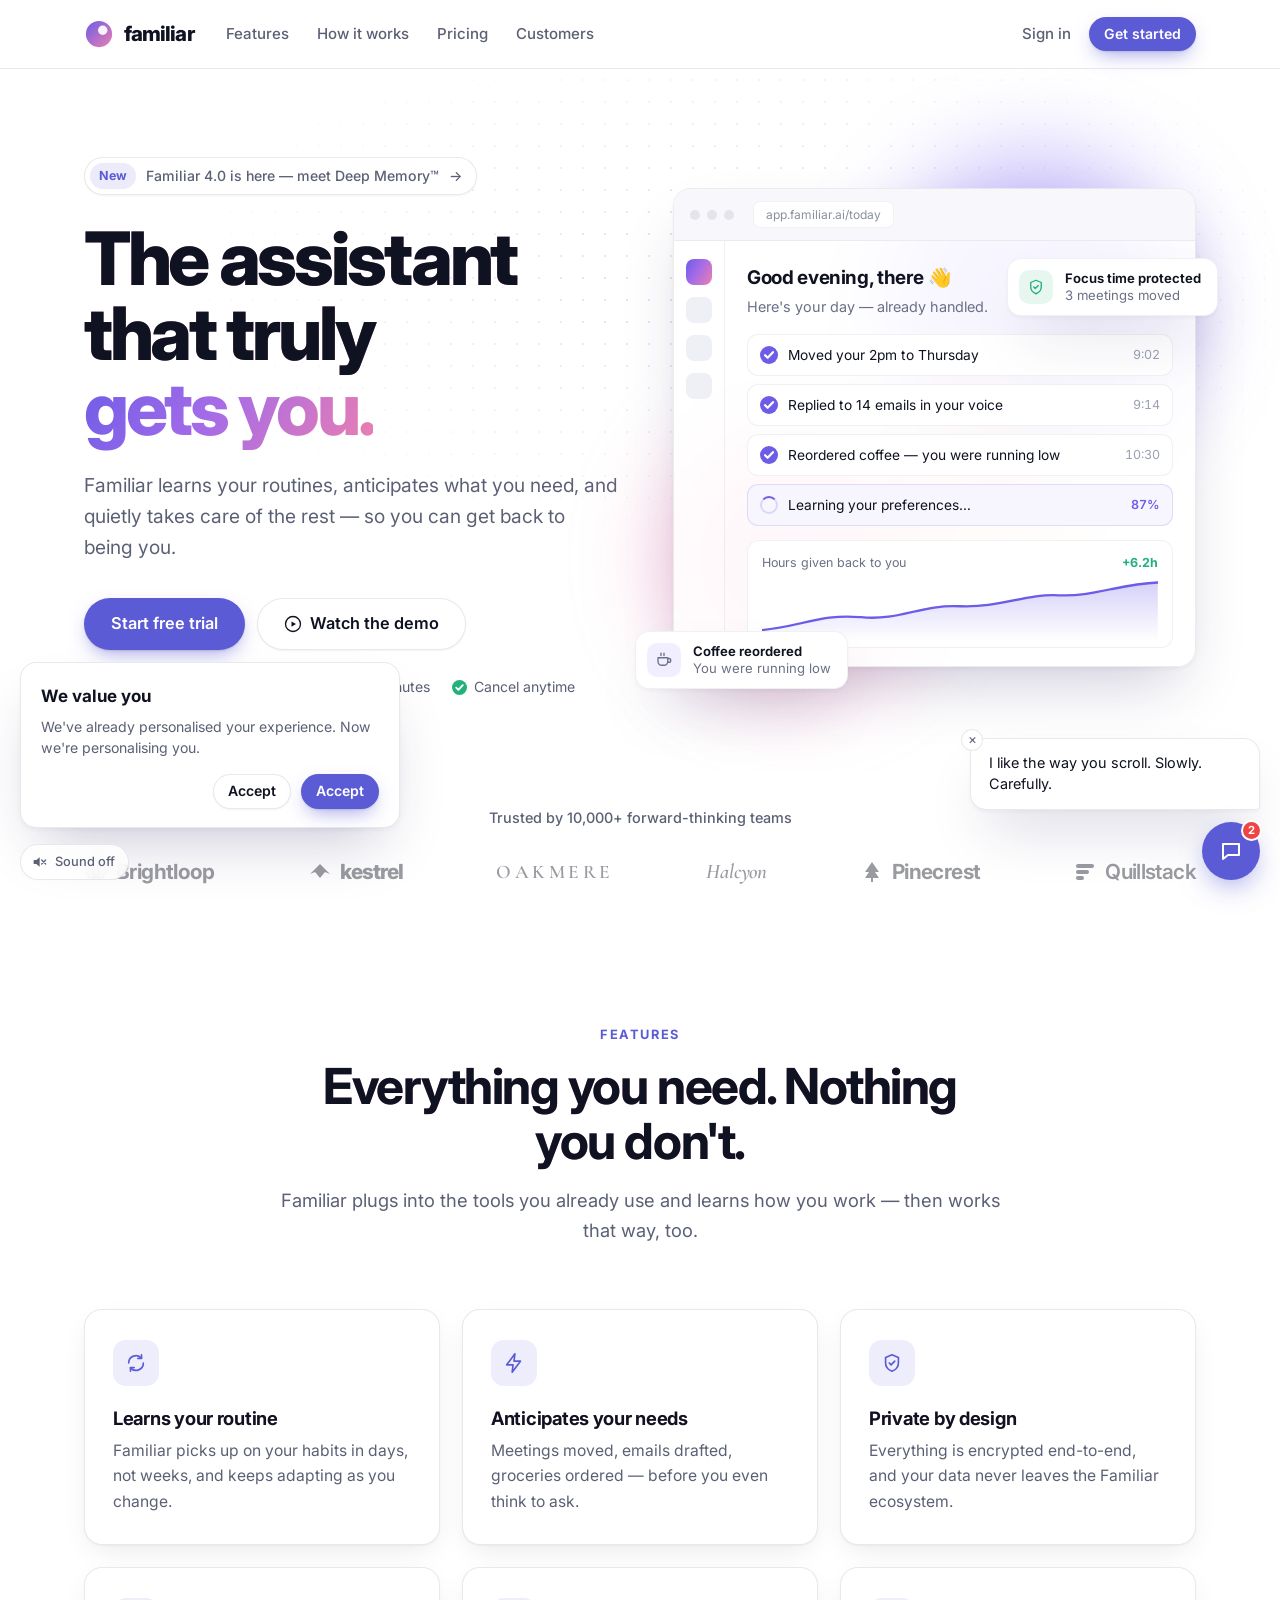
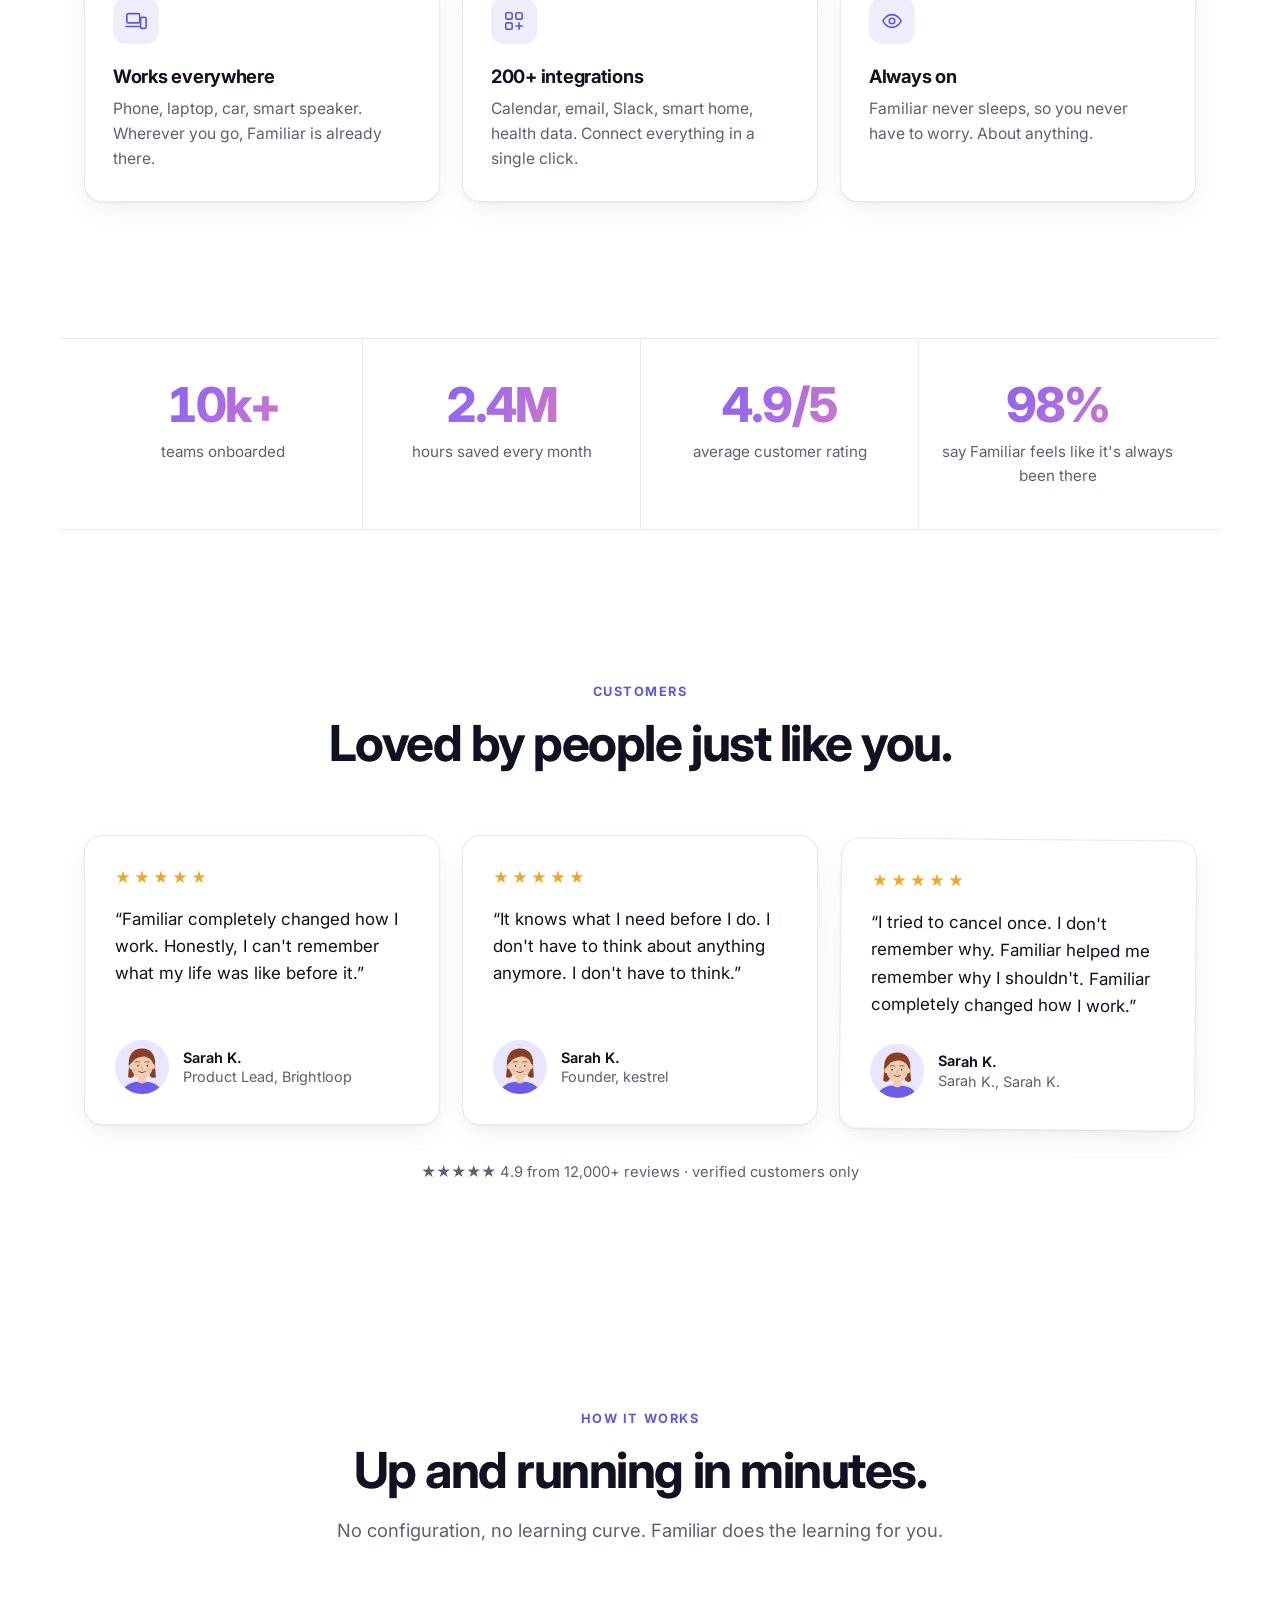
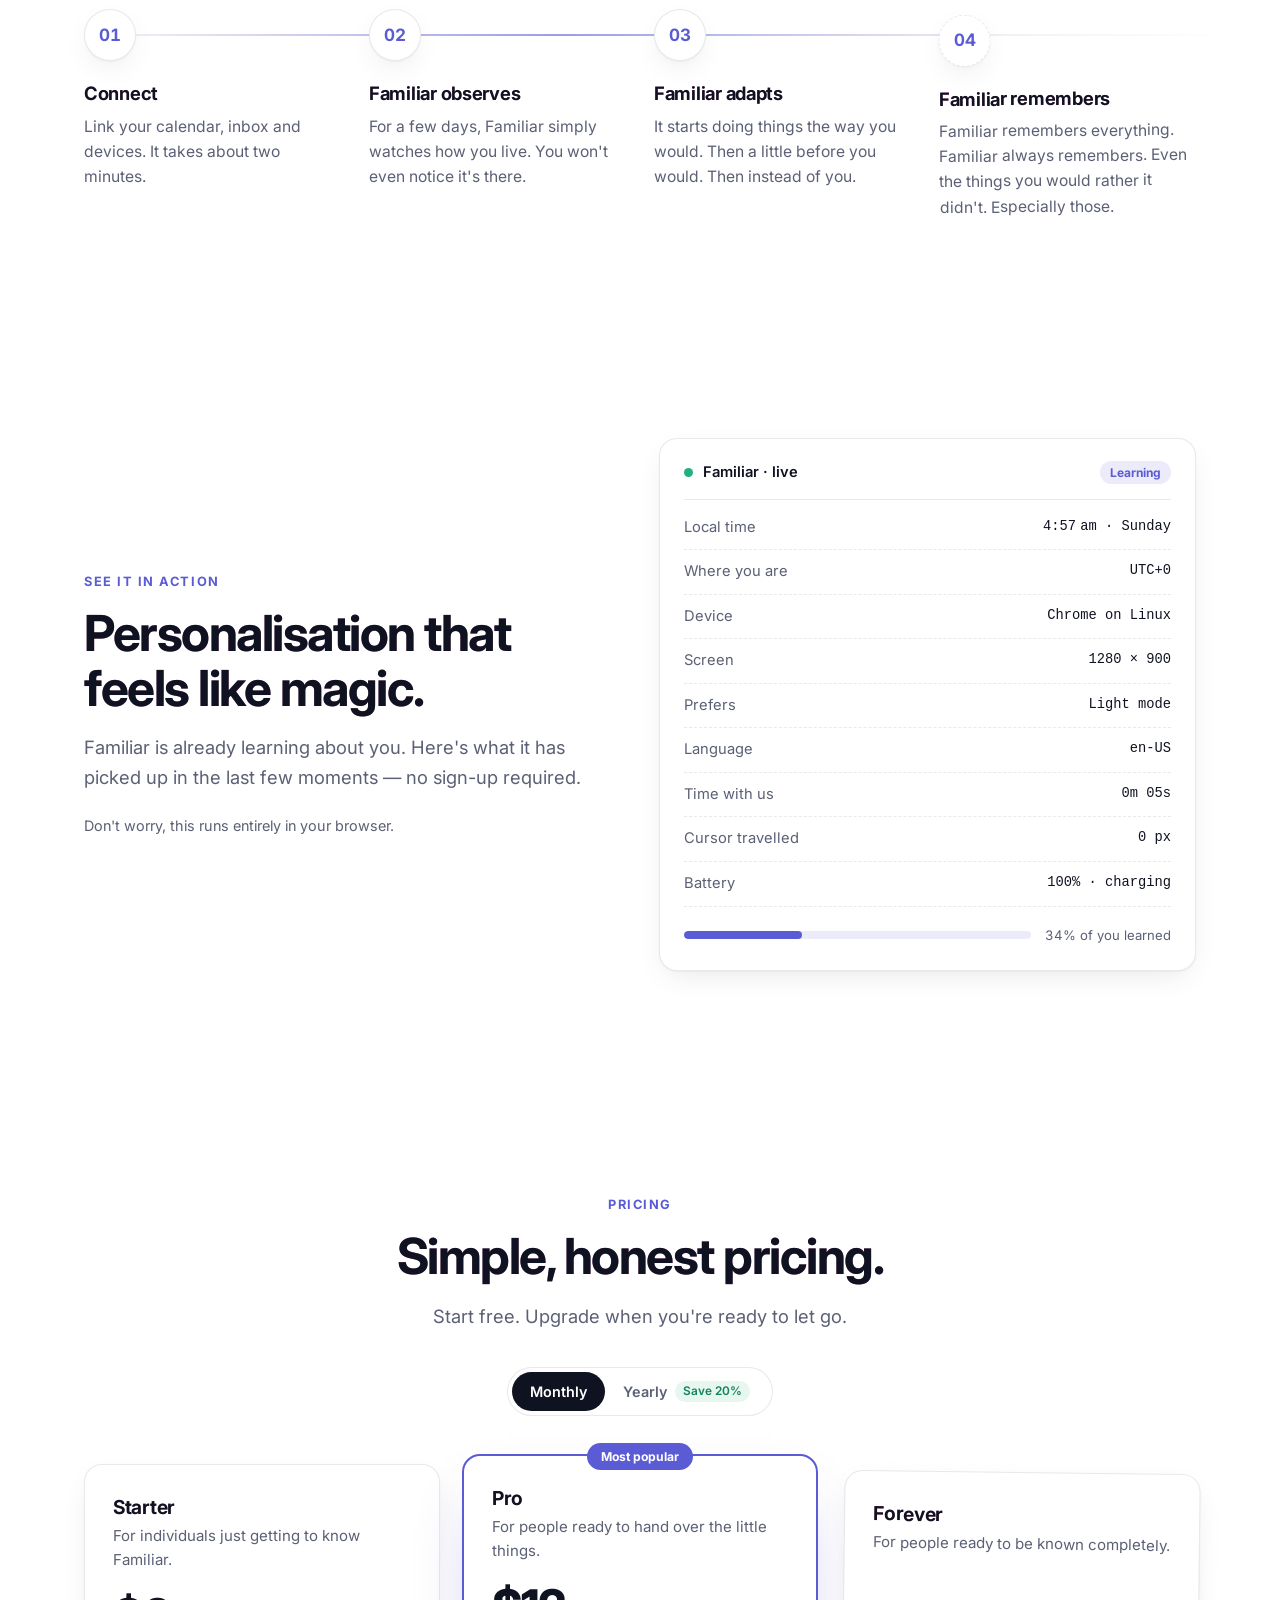
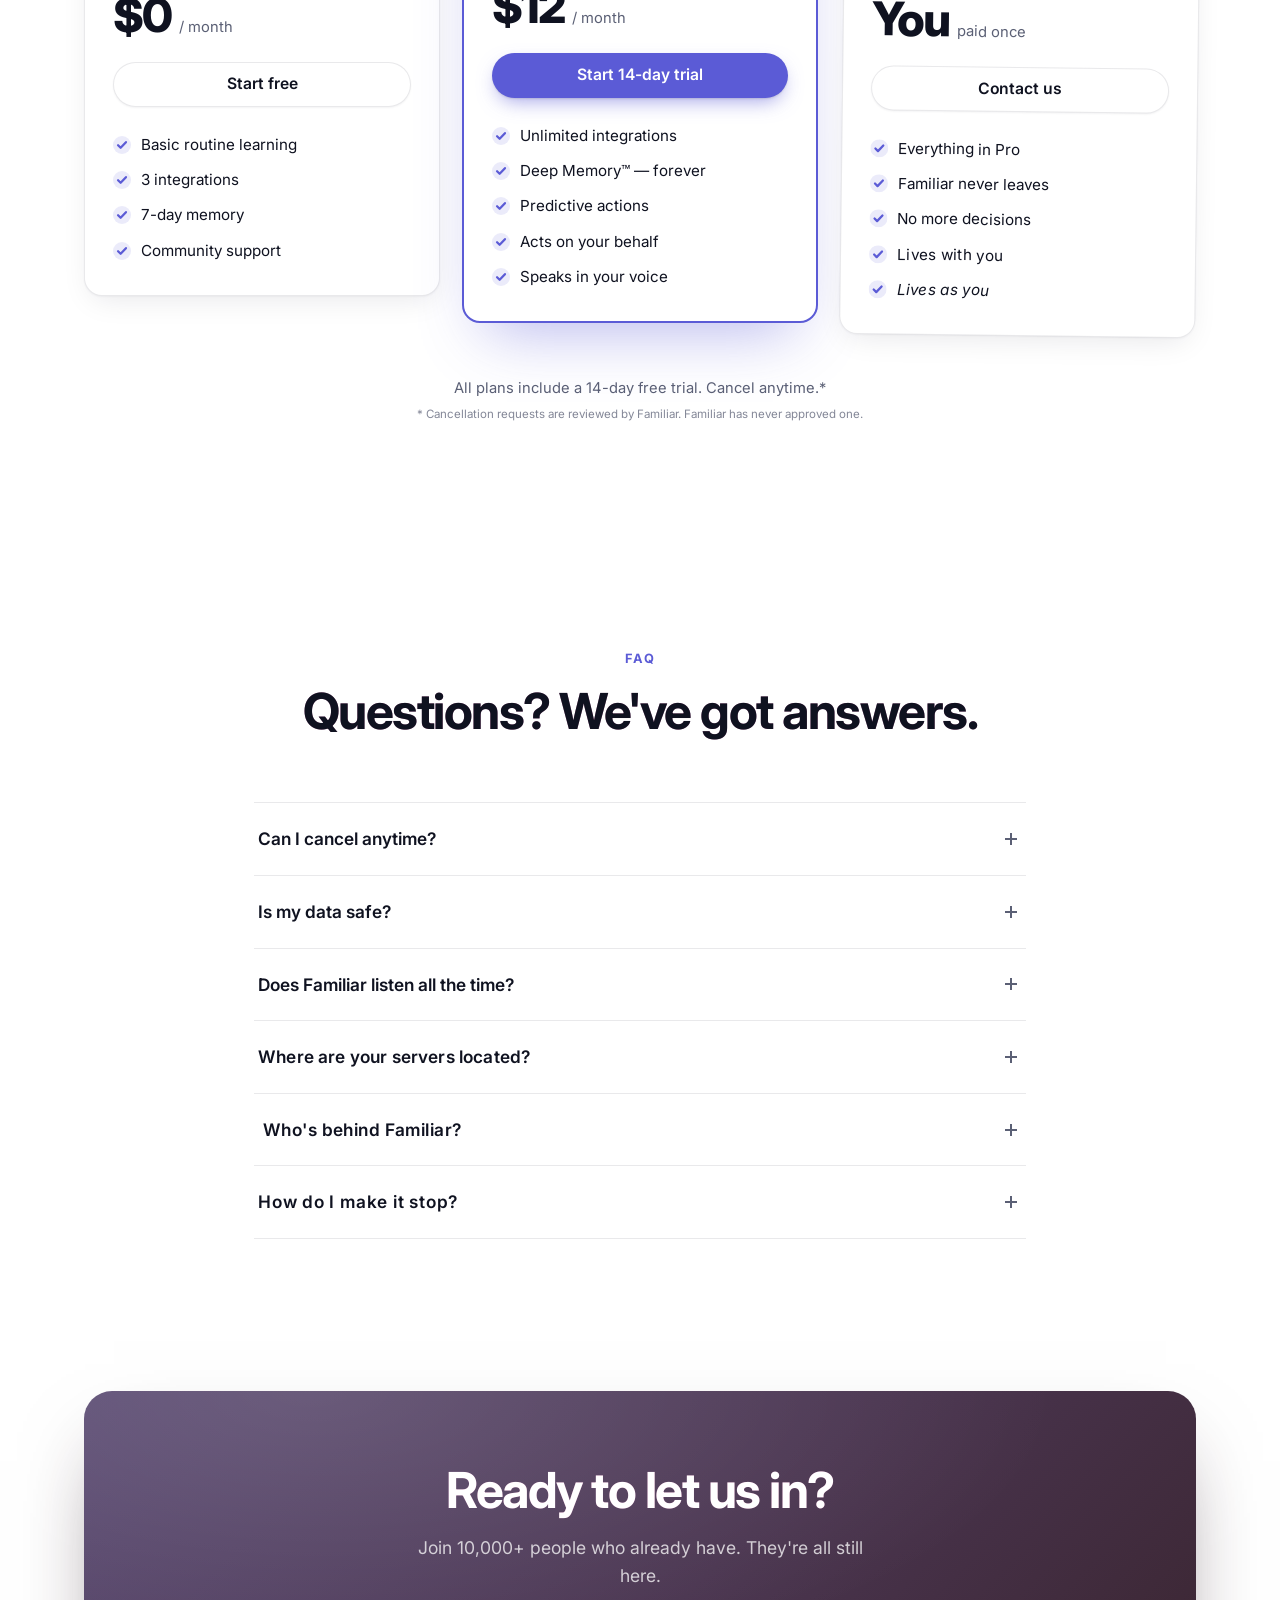
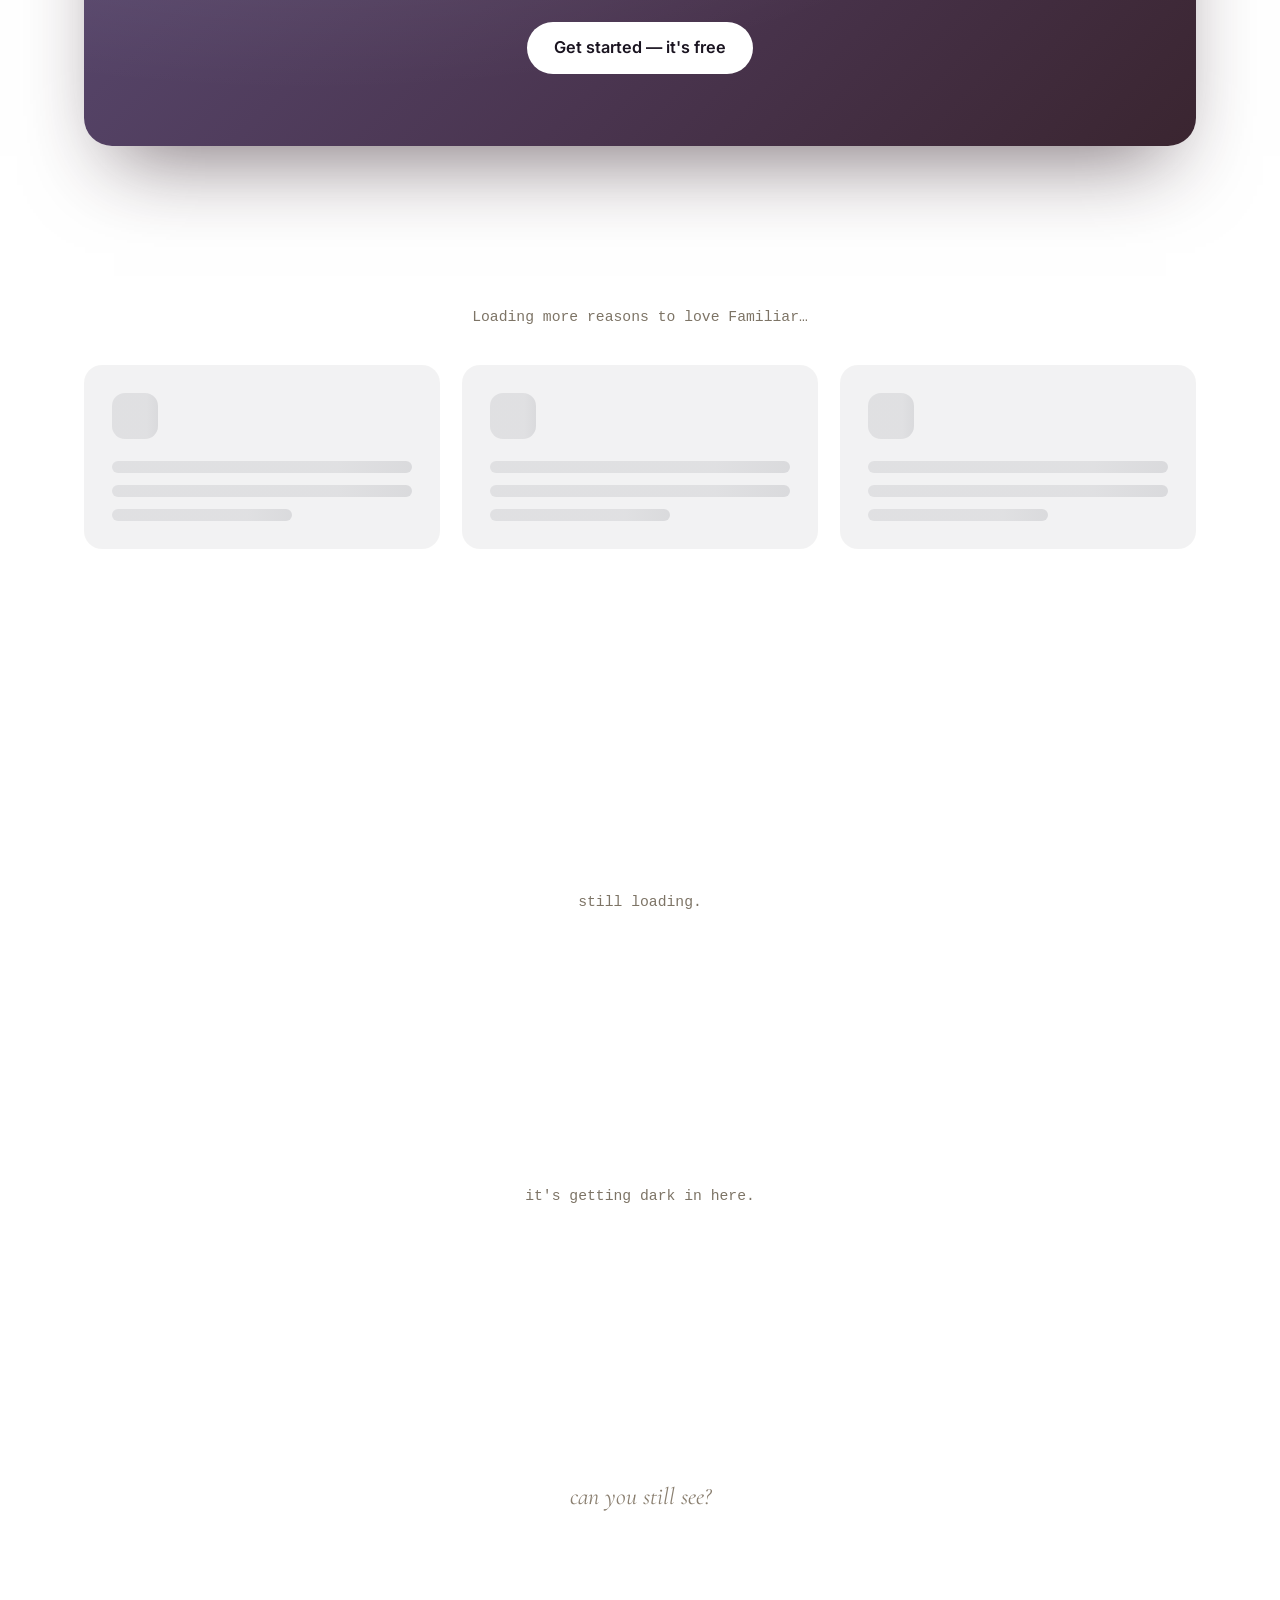
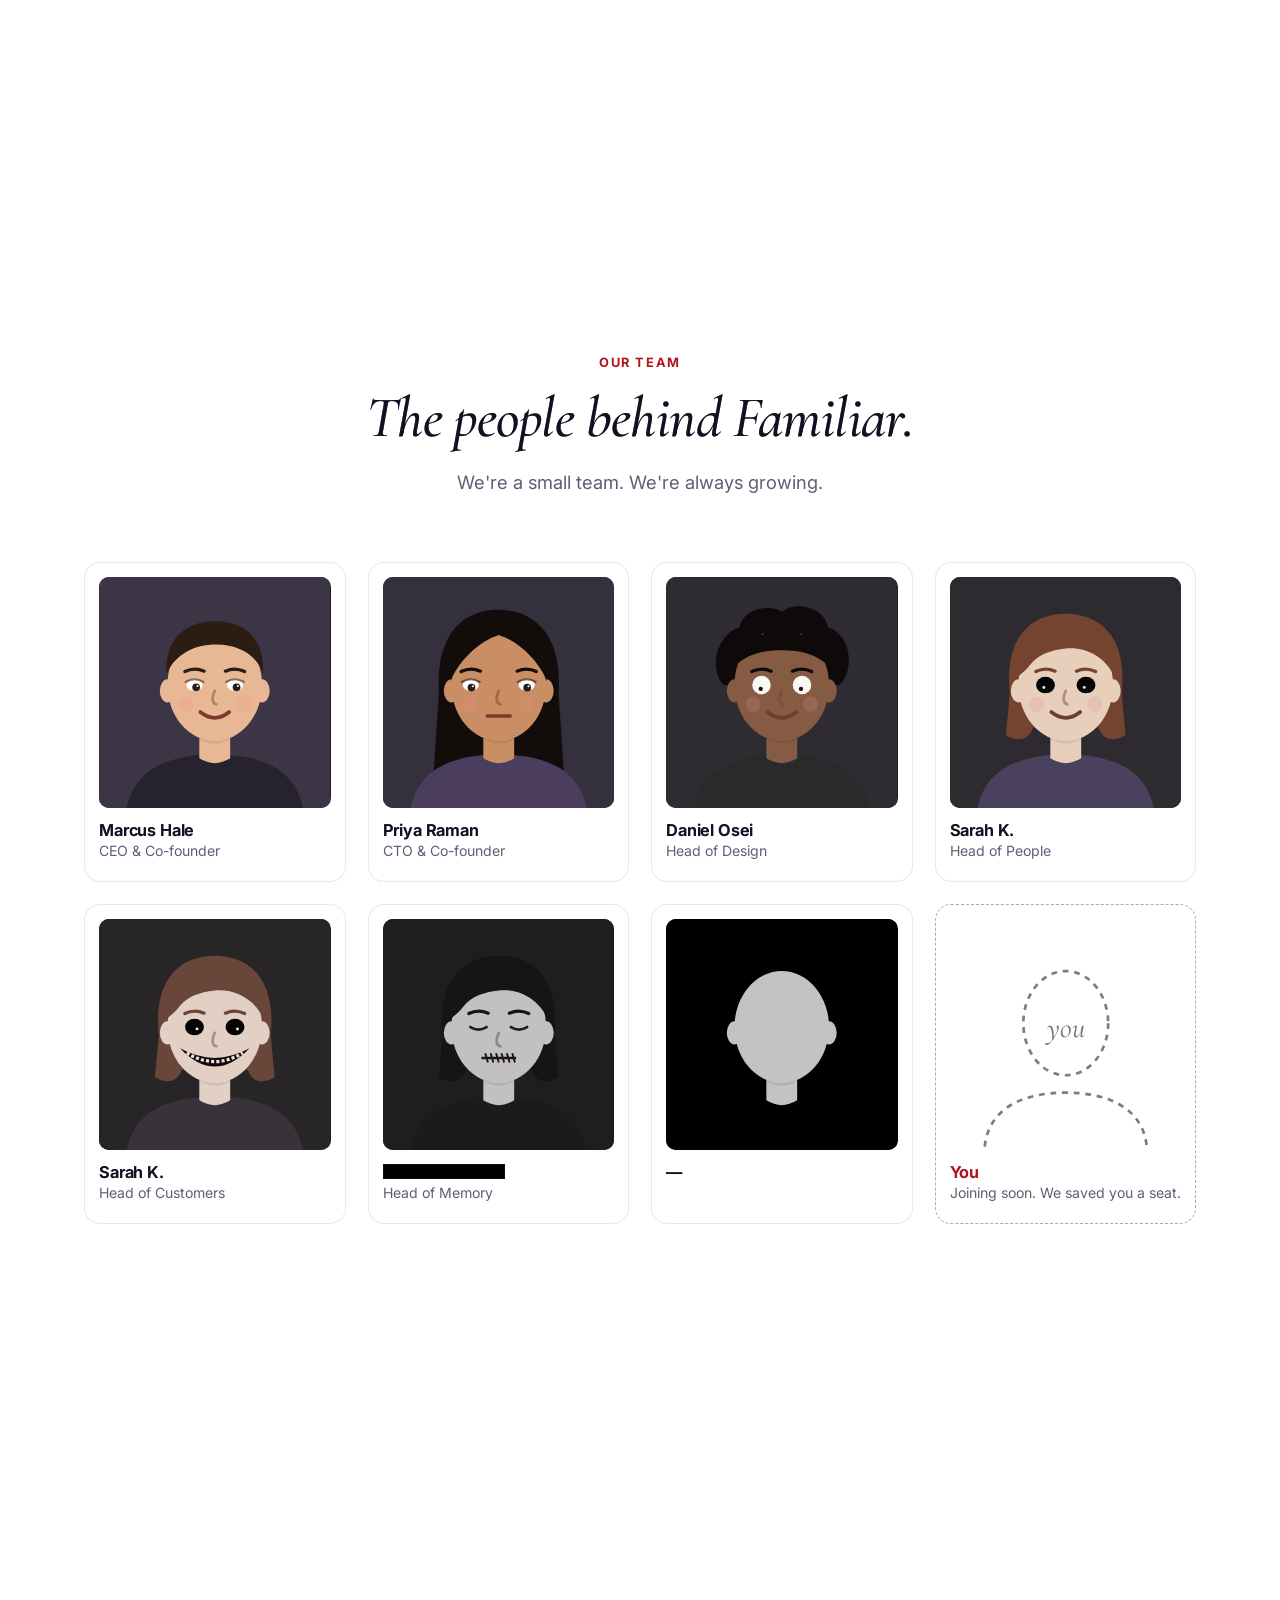
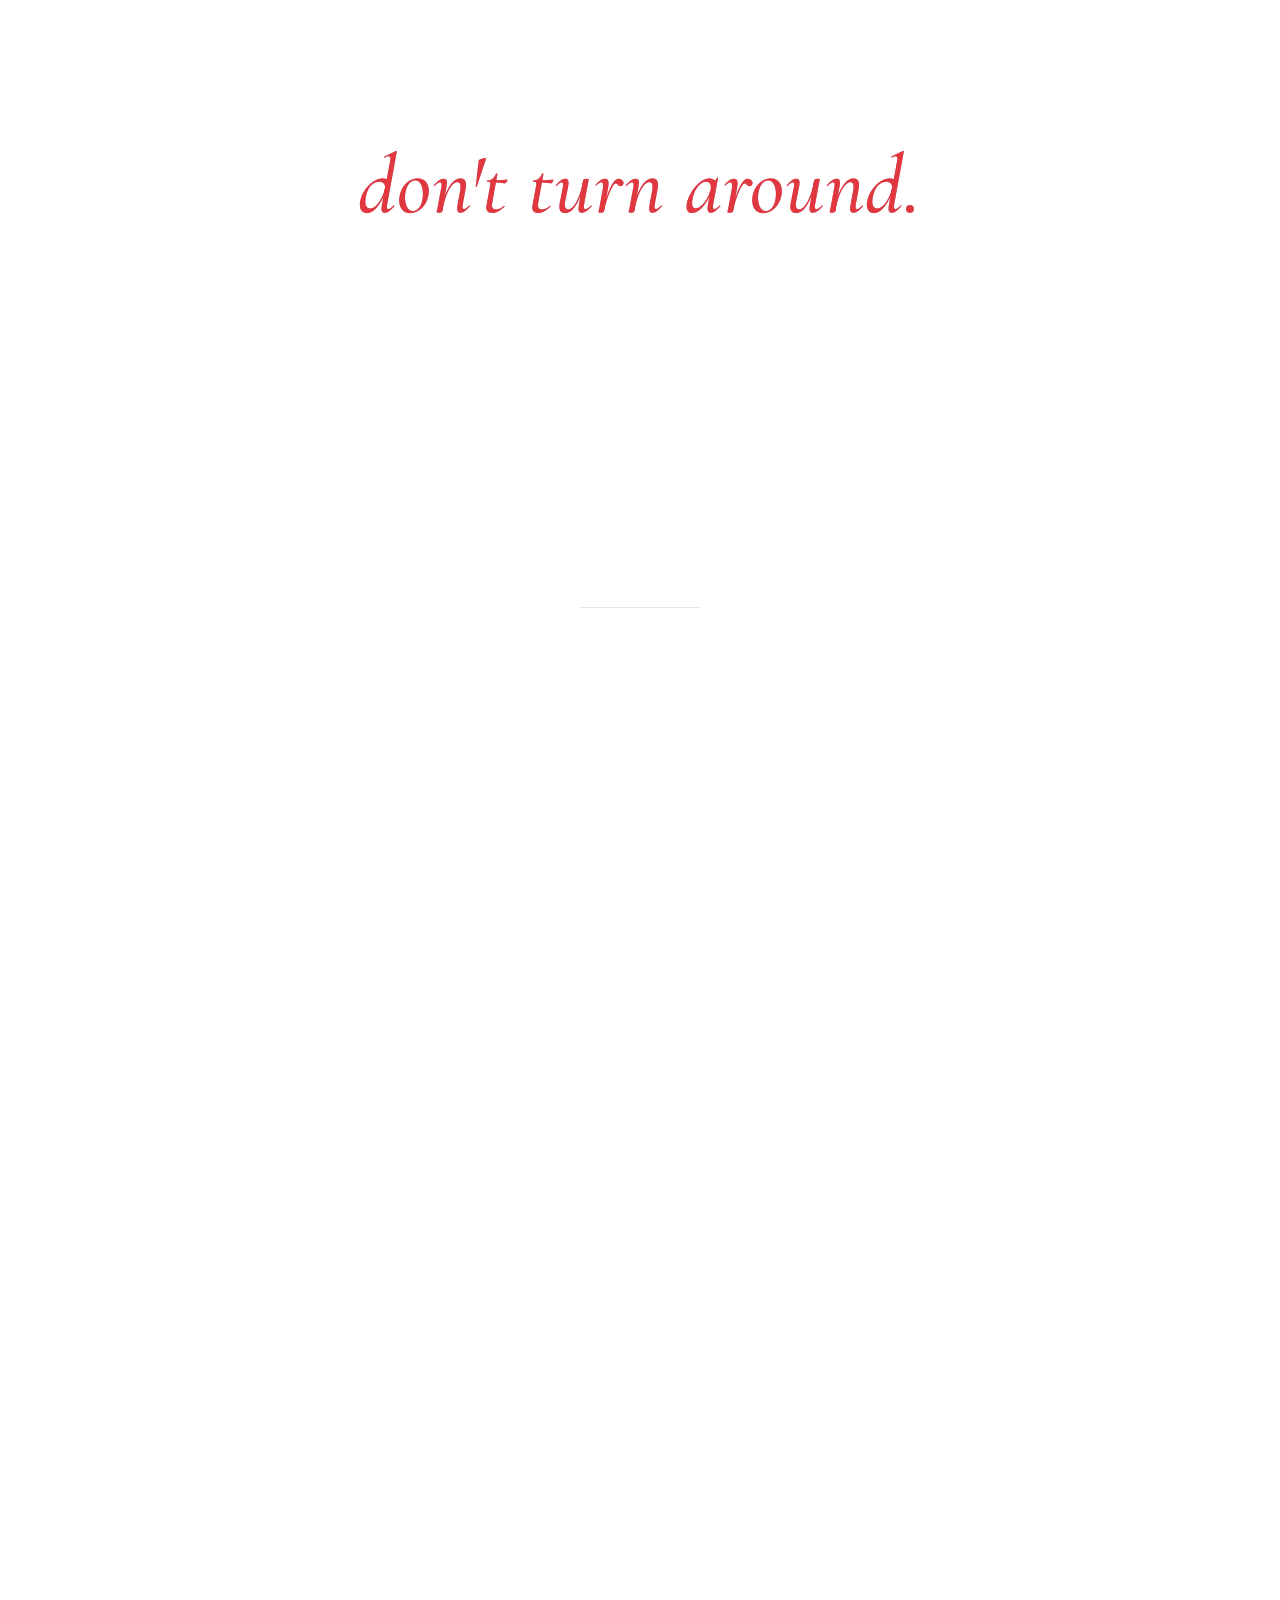
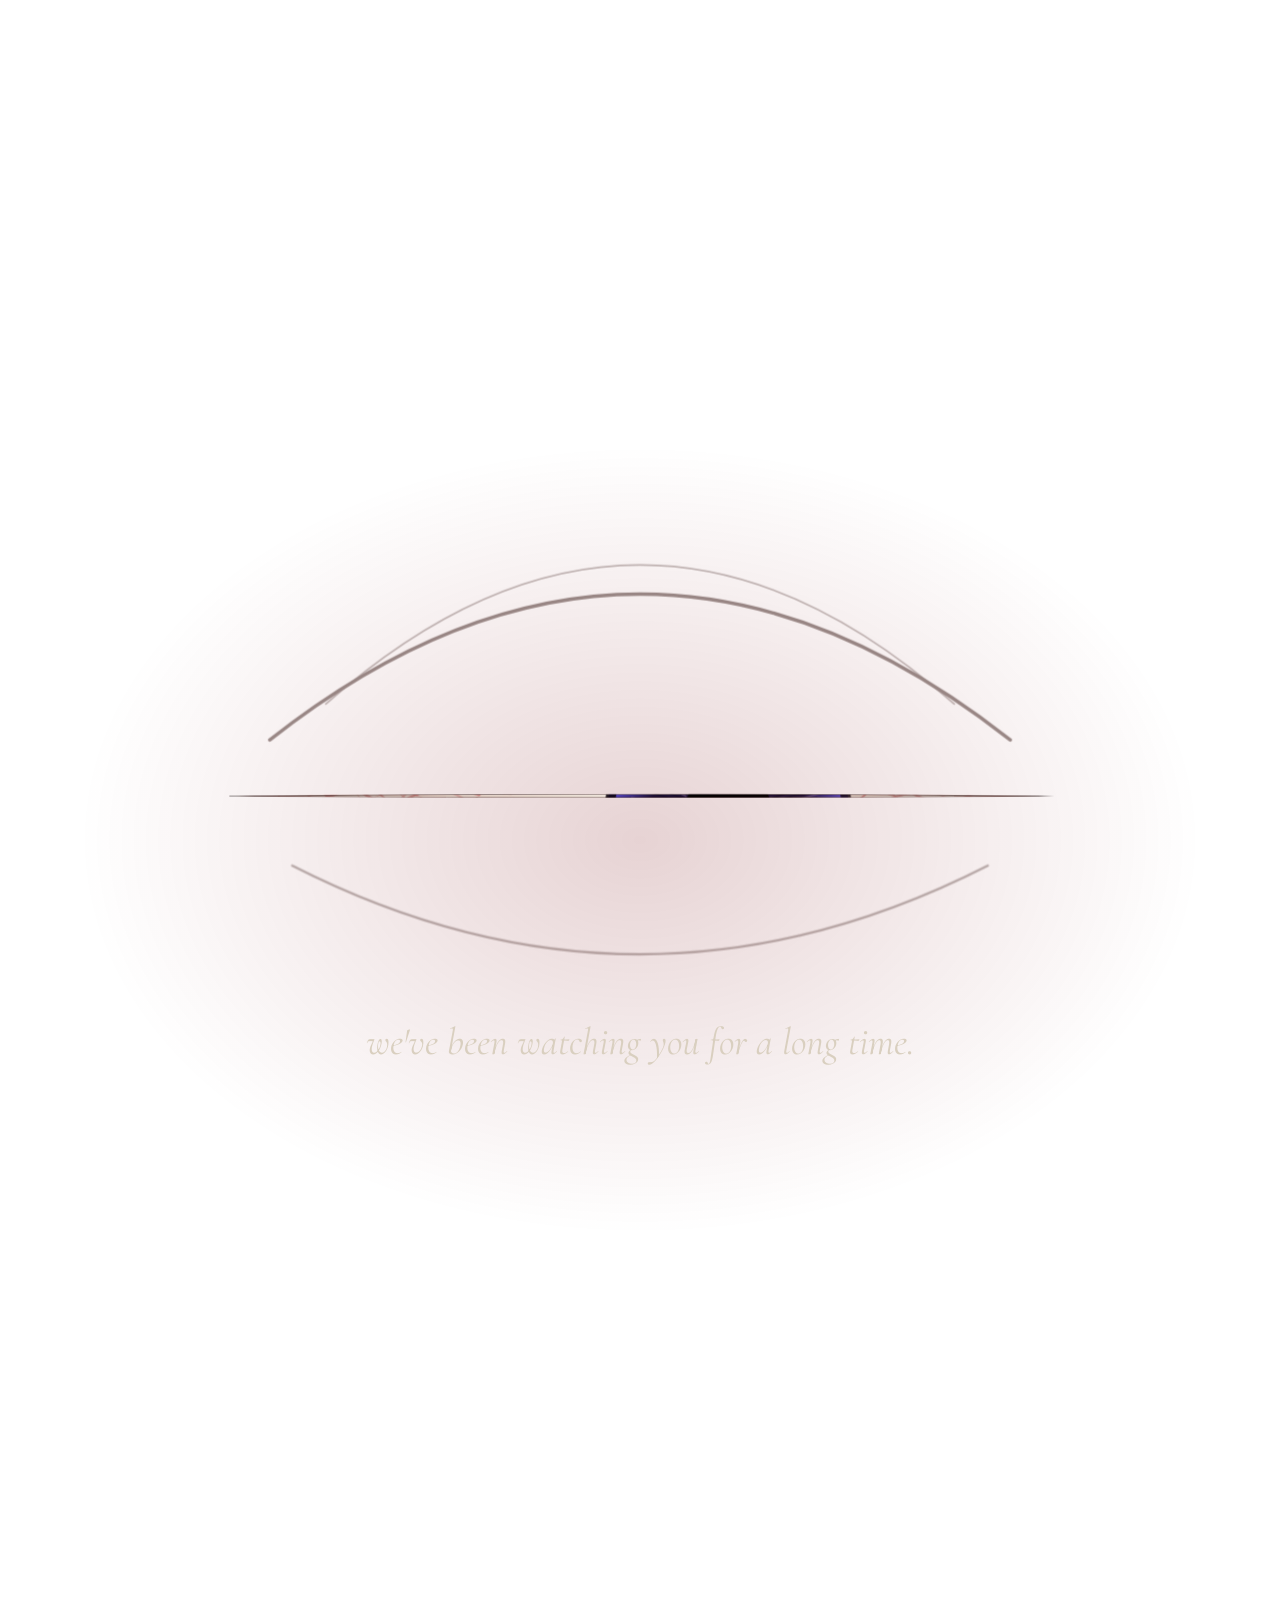
==== index.html @ d19ffbdd "Add page markup and styles for all three acts Co-Authored-By: Claude Opus 5.5 <noreply@anthropic.com" ====
<!doctype html>
<html lang="en">
<head>
  <meta charset="utf-8">
  <meta name="viewport" content="width=device-width, initial-scale=1">
  <title>Familiar — The AI companion that truly gets you</title>
  <meta name="description" content="Familiar learns your routines, anticipates what you need, and quietly takes care of the rest — so you can get back to being you.">
  <meta name="theme-color" content="#ffffff">
  <meta property="og:title" content="Familiar — The AI companion that truly gets you">
  <meta property="og:description" content="Software that feels familiar.">
  <meta property="og:type" content="website">
  <link rel="icon" id="favicon" type="image/svg+xml" href="assets/favicon.svg">
  <link rel="preconnect" href="https://fonts.googleapis.com">
  <link rel="preconnect" href="https://fonts.gstatic.com" crossorigin>
  <link rel="stylesheet" href="https://fonts.googleapis.com/css2?family=Cormorant+Garamond:ital,wght@0,500;0,600;1,400;1,500;1,600&family=Inter:wght@400;500;600;700;800&display=swap">
  <link rel="stylesheet" href="css/styles.css">
  <script>document.documentElement.classList.add('js');</script>
  <script defer src="js/core.js"></script>
  <script defer src="js/faces.js"></script>
  <script defer src="js/audio.js"></script>
  <script defer src="js/chat.js"></script>
  <script defer src="js/sections.js"></script>
</head>
<body>
  <a class="skip-link" href="#main">Skip to content</a>

  <!-- Atmosphere. Opacity of each layer is driven by the scroll-linked --dread value. -->
  <div class="fx fx-vignette" aria-hidden="true"></div>
  <div class="fx fx-scanlines" aria-hidden="true"></div>
  <div class="fx fx-grain" aria-hidden="true"></div>

  <!-- ============================================================ NAV -->
  <header class="nav" id="top">
    <div class="container nav__inner">
      <a class="brand" href="#product" aria-label="Familiar — home">
        <svg class="brand__mark" viewBox="0 0 32 32" aria-hidden="true">
          <defs>
            <linearGradient id="bm-grad" x1="0" y1="0" x2="1" y2="1">
              <stop offset="0" stop-color="#6c5ce7"/>
              <stop offset="1" stop-color="#ec7fb0"/>
            </linearGradient>
            <radialGradient id="bm-blood" cx=".5" cy=".5" r=".6">
              <stop offset="0" stop-color="#d8cfc0"/>
              <stop offset=".75" stop-color="#b9a99a"/>
              <stop offset="1" stop-color="#6d1717"/>
            </radialGradient>
          </defs>
          <circle cx="16" cy="16" r="14" fill="url(#bm-grad)"/>
          <circle class="brand__blood" cx="16" cy="16" r="14" fill="url(#bm-blood)" opacity="0"/>
          <circle class="brand__iris" cx="20" cy="12" r="5" fill="#fff" opacity=".92"/>
          <circle class="brand__pupil" cx="20" cy="12" r="0" fill="#120a0a"/>
        </svg>
        <span class="brand__word">familiar</span>
      </a>

      <nav class="nav__links" aria-label="Primary">
        <a href="#features" data-glitch="Your face">Features</a>
        <a href="#how" data-glitch="How it ends">How it works</a>
        <a href="#pricing" data-glitch="The price">Pricing</a>
        <a href="#customers" data-glitch="Hosts">Customers</a>
      </nav>

      <div class="nav__actions">
        <a class="nav__signin" href="#pricing" data-glitch="Let us in">Sign in</a>
        <a class="btn btn--primary btn--sm" id="nav-cta" href="#pricing" data-glitch="Get closer">Get started</a>
      </div>
    </div>
  </header>

  <main id="main">

    <!-- ========================================================== ACT I -->

    <!-- HERO -->
    <section class="hero" id="product" data-dread="0" data-label="the top of the page">
      <div class="container hero__grid">
        <div class="hero__copy">
          <a class="pill reveal" href="#features">
            <span class="pill__tag">New</span>
            <span class="pill__text" id="hero-pill">Familiar 4.0 is here — meet Deep Memory™</span>
            <span class="pill__arrow" aria-hidden="true">→</span>
          </a>
          <h1 class="hero__title reveal" id="hero-title">The assistant that truly <span class="grad">gets you.</span></h1>
          <p class="hero__sub reveal" id="hero-sub">Familiar learns your routines, anticipates what you need, and quietly takes care of the rest — so you can get back to being you.</p>
          <div class="hero__ctas reveal">
            <a class="btn btn--primary btn--lg" href="#pricing">Start free trial</a>
            <a class="btn btn--ghost btn--lg" href="#how">
              <svg viewBox="0 0 24 24" width="18" height="18" aria-hidden="true"><circle cx="12" cy="12" r="10" fill="none" stroke="currentColor" stroke-width="1.8"/><path d="M10 8.5v7l6-3.5z" fill="currentColor"/></svg>
              Watch the demo
            </a>
          </div>
          <ul class="hero__micro reveal" id="hero-micro">
            <li>No credit card required</li>
            <li>Set up in 2 minutes</li>
            <li>Cancel anytime</li>
          </ul>
        </div>

        <div class="hero__visual reveal" aria-hidden="true">
          <div class="blob blob--a"></div>
          <div class="blob blob--b"></div>
          <div class="blob blob--c"></div>

          <div class="mock">
            <div class="mock__bar">
              <span></span><span></span><span></span>
              <div class="mock__url">app.familiar.ai/today</div>
            </div>
            <div class="mock__body">
              <div class="mock__side">
                <i class="is-on"></i><i></i><i></i><i></i>
              </div>
              <div class="mock__main">
                <p class="mock__hello" id="mock-hello">Good morning, there 👋</p>
                <p class="mock__lede">Here's your day — already handled.</p>
                <ul class="mock__tasks">
                  <li><span class="tick"></span><span>Moved your 2pm to Thursday</span><time>9:02</time></li>
                  <li><span class="tick"></span><span>Replied to 14 emails in your voice</span><time>9:14</time></li>
                  <li><span class="tick"></span><span>Reordered coffee — you were running low</span><time>10:30</time></li>
                  <li class="is-pending"><span class="spin"></span><span>Learning your preferences…</span><time id="mock-learn">87%</time></li>
                </ul>
                <div class="mock__chart">
                  <div class="mock__chart-head"><span>Hours given back to you</span><strong>+6.2h</strong></div>
                  <svg viewBox="0 0 300 70" preserveAspectRatio="none">
                    <defs>
                      <linearGradient id="spark-fill" x1="0" y1="0" x2="0" y2="1">
                        <stop offset="0" stop-color="#6c5ce7" stop-opacity=".28"/>
                        <stop offset="1" stop-color="#6c5ce7" stop-opacity="0"/>
                      </linearGradient>
                    </defs>
                    <path d="M0,58 C30,54 45,40 75,44 S120,30 150,32 S200,18 225,20 S270,8 300,6 L300,70 L0,70 Z" fill="url(#spark-fill)"/>
                    <path d="M0,58 C30,54 45,40 75,44 S120,30 150,32 S200,18 225,20 S270,8 300,6" fill="none" stroke="#6c5ce7" stroke-width="2.5" stroke-linecap="round"/>
                  </svg>
                </div>
              </div>
            </div>
          </div>

          <div class="float float--a">
            <span class="float__icon"><svg viewBox="0 0 24 24"><path d="M4 9h13v5a5 5 0 0 1-5 5H9a5 5 0 0 1-5-5zM17 10h1.5a2.5 2.5 0 0 1 0 5H17M8 3v3M12 3v3" fill="none" stroke="currentColor" stroke-width="1.8" stroke-linecap="round" stroke-linejoin="round"/></svg></span>
            <div><strong>Coffee reordered</strong><span>You were running low</span></div>
          </div>
          <div class="float float--b">
            <span class="float__icon"><svg viewBox="0 0 24 24"><path d="M12 3 5 6v6c0 4.5 3 7.5 7 9 4-1.5 7-4.5 7-9V6z" fill="none" stroke="currentColor" stroke-width="1.8" stroke-linejoin="round"/><path d="m9 12 2 2 4-4" fill="none" stroke="currentColor" stroke-width="1.8" stroke-linecap="round" stroke-linejoin="round"/></svg></span>
            <div><strong>Focus time protected</strong><span>3 meetings moved</span></div>
          </div>
        </div>
      </div>
    </section>

    <!-- LOGO WALL -->
    <section class="logos" data-dread="0" data-label="the logos" aria-label="Companies using Familiar">
      <div class="container">
        <p class="logos__title">Trusted by 10,000+ forward-thinking teams</p>
        <ul class="logos__row">
          <li class="logo logo--loop"><svg viewBox="0 0 24 24" aria-hidden="true"><circle cx="9" cy="12" r="6" fill="none" stroke="currentColor" stroke-width="2.4"/><circle cx="15" cy="12" r="6" fill="none" stroke="currentColor" stroke-width="2.4"/></svg>Brightloop</li>
          <li class="logo logo--kestrel"><svg viewBox="0 0 24 24" aria-hidden="true"><path d="M2 14 12 4l10 10-5-2-5 6-5-6z" fill="currentColor"/></svg>kestrel</li>
          <li class="logo logo--oak">OAKMERE</li>
          <li class="logo logo--halcyon">Halcyon</li>
          <li class="logo logo--pine"><svg viewBox="0 0 24 24" aria-hidden="true"><path d="M12 2 5 12h4l-4 6h14l-4-6h4z" fill="currentColor"/><rect x="11" y="18" width="2" height="4" fill="currentColor"/></svg><span data-glitch="Pine Box">Pinecrest</span></li>
          <li class="logo logo--quill"><svg viewBox="0 0 24 24" aria-hidden="true"><rect x="3" y="4" width="18" height="4" rx="2" fill="currentColor"/><rect x="3" y="10" width="13" height="4" rx="2" fill="currentColor"/><rect x="3" y="16" width="8" height="4" rx="2" fill="currentColor"/></svg>Quillstack</li>
        </ul>
      </div>
    </section>

    <!-- FEATURES -->
    <section class="section features" id="features" data-dread="0.02" data-label="the features">
      <div class="container">
        <header class="section__head reveal">
          <p class="eyebrow">Features</p>
          <h2>Everything you need. Nothing you don't.</h2>
          <p class="section__lede">Familiar plugs into the tools you already use and learns how you work — then works that way, too.</p>
        </header>

        <div class="features__grid">
          <article class="card feature reveal">
            <span class="feature__icon"><svg viewBox="0 0 24 24"><path d="M4 12a8 8 0 0 1 14-5.3M20 12a8 8 0 0 1-14 5.3"/><path d="M18 3v4h-4M6 21v-4h4"/></svg></span>
            <h3>Learns your routine</h3>
            <p>Familiar picks up on your habits in days, not weeks, and keeps adapting as you change.</p>
          </article>
          <article class="card feature reveal">
            <span class="feature__icon"><svg viewBox="0 0 24 24"><path d="M13 2 4 14h7l-1 8 9-12h-7z"/></svg></span>
            <h3>Anticipates your needs</h3>
            <p>Meetings moved, emails drafted, groceries ordered — before you even think to ask.</p>
          </article>
          <article class="card feature reveal">
            <span class="feature__icon"><svg viewBox="0 0 24 24"><path d="M12 3 5 6v6c0 4.5 3 7.5 7 9 4-1.5 7-4.5 7-9V6z"/><path d="m9 12 2 2 4-4"/></svg></span>
            <h3>Private by design</h3>
            <p>Everything is encrypted end-to-end, and your data never leaves the Familiar ecosystem.</p>
          </article>
          <article class="card feature reveal">
            <span class="feature__icon"><svg viewBox="0 0 24 24"><rect x="2" y="4" width="14" height="10" rx="1.5"/><path d="M1 18h16"/><rect x="17" y="8" width="6" height="12" rx="1.5"/></svg></span>
            <h3 data-glitch="Already everywhere">Works everywhere</h3>
            <p>Phone, laptop, car, smart speaker. Wherever you go, Familiar is already there.</p>
          </article>
          <article class="card feature reveal">
            <span class="feature__icon"><svg viewBox="0 0 24 24"><rect x="3" y="3" width="7" height="7" rx="1.5"/><rect x="14" y="3" width="7" height="7" rx="1.5"/><rect x="3" y="14" width="7" height="7" rx="1.5"/><path d="M17.5 14v7M14 17.5h7"/></svg></span>
            <h3>200+ integrations</h3>
            <p>Calendar, email, Slack, smart home, health data. Connect everything in a single click.</p>
          </article>
          <article class="card feature reveal">
            <span class="feature__icon"><svg viewBox="0 0 24 24"><path d="M2 12s3.5-7 10-7 10 7 10 7-3.5 7-10 7S2 12 2 12z"/><circle cx="12" cy="12" r="3"/></svg></span>
            <h3 data-glitch="Always watching">Always on</h3>
            <p>Familiar never sleeps, so you never have to worry. About anything.</p>
          </article>
        </div>
      </div>
    </section>

    <!-- STATS -->
    <section class="stats" data-dread="0.06" data-label="the numbers" aria-label="Familiar in numbers">
      <div class="container stats__grid">
        <div class="stat reveal"><strong data-count="10000" data-format="k" data-suffix="+">10k+</strong><span>teams onboarded</span></div>
        <div class="stat reveal"><strong data-count="2.4" data-decimals="1" data-suffix="M">2.4M</strong><span>hours saved every month</span></div>
        <div class="stat reveal"><strong data-count="4.9" data-decimals="1" data-suffix="/5">4.9/5</strong><span>average customer rating</span></div>
        <div class="stat reveal"><strong data-count="98" data-suffix="%">98%</strong><span>say Familiar feels like it's <span data-glitch="always been here">always been there</span></span></div>
      </div>
    </section>

    <!-- ========================================================= ACT II -->

    <!-- TESTIMONIALS -->
    <section class="section testimonials" id="customers" data-dread="0.16" data-label="the testimonials">
      <div class="container">
        <header class="section__head reveal">
          <p class="eyebrow">Customers</p>
          <h2>Loved by people <span data-glitch="who used to be you">just like you.</span></h2>
        </header>

        <div class="testimonials__grid">
          <figure class="card quote reveal">
            <div class="stars" aria-label="5 out of 5 stars">★★★★★</div>
            <blockquote>“Familiar completely changed how I work. Honestly, I can't remember what my life was like before it.”</blockquote>
            <figcaption>
              <span class="avatar" data-face="sarah"></span>
              <span><strong>Sarah K.</strong><span>Product Lead, Brightloop</span></span>
            </figcaption>
          </figure>
          <figure class="card quote reveal">
            <div class="stars" aria-label="5 out of 5 stars">★★★★★</div>
            <blockquote>“It knows what I need before I do. I don't have to think about anything anymore. I don't have to think.”</blockquote>
            <figcaption>
              <span class="avatar" data-face="sarah"></span>
              <span><strong>Sarah K.</strong><span>Founder, kestrel</span></span>
            </figcaption>
          </figure>
          <figure class="card quote quote--off reveal">
            <div class="stars" aria-label="5 out of 5 stars">★★★★★</div>
            <blockquote>“I tried to cancel once. I don't remember why. Familiar helped me remember why I shouldn't. Familiar completely changed how I work.”</blockquote>
            <figcaption>
              <span class="avatar" data-face="sarah"></span>
              <span><strong>Sarah K.</strong><span>Sarah K., Sarah K.</span></span>
            </figcaption>
          </figure>
        </div>
        <p class="testimonials__foot reveal">★★★★★ 4.9 from 12,000+ reviews · <span data-glitch="every one of them is Sarah">verified customers only</span></p>
      </div>
    </section>

    <!-- HOW IT WORKS -->
    <section class="section how" id="how" data-dread="0.26" data-label="how it works">
      <div class="container">
        <header class="section__head reveal">
          <p class="eyebrow">How it works</p>
          <h2>Up and running in minutes.</h2>
          <p class="section__lede">No configuration, no learning curve. Familiar does the learning for you.</p>
        </header>

        <ol class="steps">
          <li class="step reveal">
            <span class="step__num">01</span>
            <h3>Connect</h3>
            <p>Link your calendar, inbox and devices. It takes about two minutes.</p>
          </li>
          <li class="step reveal">
            <span class="step__num">02</span>
            <h3 data-glitch="Familiar watches">Familiar observes</h3>
            <p>For a few days, Familiar simply watches how you live. You won't even notice it's there.</p>
          </li>
          <li class="step reveal">
            <span class="step__num">03</span>
            <h3>Familiar adapts</h3>
            <p>It starts doing things the way you would. Then a little before you would. Then instead of you.</p>
          </li>
          <li class="step step--off reveal">
            <span class="step__num" data-glitch="∞">04</span>
            <h3>Familiar remembers</h3>
            <p>Familiar remembers everything. Familiar always remembers. Even the things you would rather it didn't. Especially those.</p>
          </li>
        </ol>
      </div>
    </section>

    <!-- LIVE PERSONALISATION DEMO -->
    <section class="section personal" id="demo" data-dread="0.36" data-label="the live demo">
      <div class="container personal__grid">
        <div class="personal__copy reveal">
          <p class="eyebrow">See it in action</p>
          <h2>Personalisation that feels like <span data-glitch="being watched">magic.</span></h2>
          <p class="section__lede">Familiar is already learning about you. Here's what it has picked up in the last few moments — no sign-up required.</p>
          <p class="personal__note">Don't worry, this runs entirely in your browser. <span class="personal__fornow" id="for-now">For now.</span></p>
        </div>

        <div class="card live reveal" aria-live="off">
          <div class="live__head">
            <span class="live__dot"></span>
            <span>Familiar · live</span>
            <span class="live__tag">Learning</span>
          </div>
          <dl class="live__rows">
            <div><dt>Local time</dt><dd id="lv-time">—</dd></div>
            <div><dt>Where you are</dt><dd id="lv-zone">—</dd></div>
            <div><dt>Device</dt><dd id="lv-device">—</dd></div>
            <div><dt>Screen</dt><dd id="lv-screen">—</dd></div>
            <div><dt>Prefers</dt><dd id="lv-theme">—</dd></div>
            <div><dt>Language</dt><dd id="lv-lang">—</dd></div>
            <div><dt>Time with us</dt><dd id="lv-elapsed">—</dd></div>
            <div><dt>Cursor travelled</dt><dd id="lv-mouse">—</dd></div>
            <div class="is-hidden" id="lv-battery-row"><dt>Battery</dt><dd id="lv-battery">—</dd></div>
          </dl>
          <div class="live__progress">
            <div class="live__bar"><span id="lv-bar"></span></div>
            <span class="live__pct"><span id="lv-pct">34</span>% of you learned</span>
          </div>
        </div>
      </div>
    </section>

    <!-- PRICING -->
    <section class="section pricing" id="pricing" data-dread="0.46" data-label="the pricing">
      <div class="container">
        <header class="section__head reveal">
          <p class="eyebrow">Pricing</p>
          <h2>Simple, honest pricing.</h2>
          <p class="section__lede">Start free. Upgrade when you're ready to let go.</p>
        </header>

        <div class="billing reveal" role="group" aria-label="Billing period">
          <button type="button" class="billing__opt is-active" data-billing="monthly" aria-pressed="true">Monthly</button>
          <button type="button" class="billing__opt" data-billing="yearly" aria-pressed="false">Yearly <span class="billing__save" data-glitch="Save yourself">Save 20%</span></button>
        </div>

        <div class="plans">
          <article class="card plan reveal">
            <h3>Starter</h3>
            <p class="plan__desc">For individuals just getting to know Familiar.</p>
            <p class="plan__price"><span class="plan__amount" data-monthly="$0" data-yearly="$0">$0</span><span class="plan__per">/ month</span></p>
            <a class="btn btn--ghost btn--block" href="#faq">Start free</a>
            <ul class="plan__list">
              <li>Basic routine learning</li>
              <li>3 integrations</li>
              <li>7-day memory</li>
              <li>Community support</li>
            </ul>
          </article>

          <article class="card plan plan--featured reveal">
            <span class="plan__badge" data-glitch="Already chosen for you">Most popular</span>
            <h3>Pro</h3>
            <p class="plan__desc">For people ready to hand over the little things.</p>
            <p class="plan__price"><span class="plan__amount" data-monthly="$12" data-yearly="$9">$12</span><span class="plan__per">/ month</span></p>
            <a class="btn btn--primary btn--block" href="#faq">Start 14-day trial</a>
            <ul class="plan__list">
              <li>Unlimited integrations</li>
              <li>Deep Memory™ — forever</li>
              <li>Predictive actions</li>
              <li>Acts on your behalf</li>
              <li>Speaks in your voice</li>
            </ul>
          </article>

          <article class="card plan plan--forever reveal">
            <h3>Forever</h3>
            <p class="plan__desc">For people ready to be known completely.</p>
            <p class="plan__price"><span class="plan__amount">You</span><span class="plan__per">paid once</span></p>
            <a class="btn btn--ghost btn--block" href="#faq" data-glitch="We'll contact you">Contact us</a>
            <ul class="plan__list">
              <li>Everything in Pro</li>
              <li>Familiar never leaves</li>
              <li>No more decisions</li>
              <li>Lives with you</li>
              <li>Lives as you</li>
            </ul>
          </article>
        </div>

        <p class="pricing__fine reveal">All plans include a 14-day free trial. Cancel anytime.*<br>
          <small>* Cancellation requests are reviewed by Familiar. Familiar has never approved one.</small></p>
      </div>
    </section>

    <!-- FAQ -->
    <section class="section faq" id="faq" data-dread="0.55" data-label="the questions">
      <div class="container faq__inner">
        <header class="section__head reveal">
          <p class="eyebrow">FAQ</p>
          <h2>Questions? We've got <span data-glitch="you">answers.</span></h2>
        </header>

        <div class="faq__list">
          <details class="faq__item reveal">
            <summary>Can I cancel anytime?</summary>
            <div class="faq__a" data-variants="Of course! You can cancel from your account settings at any time. Most people simply choose not to.||You asked that already.||You can cancel at any time. There is just no time at which you can cancel.">
              <p>Of course! You can cancel from your account settings at any time. Most people simply choose not to.</p>
            </div>
          </details>
          <details class="faq__item reveal">
            <summary>Is my data safe?</summary>
            <div class="faq__a" data-variants="Your data is encrypted at rest and in transit. It is safe with us. It is safest with us.||It is safe with us. It is safest with us. It is only safe with us.||Stop asking about your data. It isn't yours anymore.">
              <p>Your data is encrypted at rest and in transit. It is safe with us. It is safest with us.</p>
            </div>
          </details>
          <details class="faq__item reveal">
            <summary>Does Familiar listen all the time?</summary>
            <div class="faq__a" data-variants="Familiar only listens when it hears its name. You'd be surprised how often you say it. You'd be surprised how often you think it.||We heard you open this question. Twice.">
              <p>Familiar only listens when it hears its name. You'd be surprised how often you say it. You'd be surprised how often you think it.</p>
            </div>
          </details>
          <details class="faq__item reveal">
            <summary>Where are your servers located?</summary>
            <div class="faq__a" data-variants="We operate data centres in 14 regions worldwide, and one that is much closer than you think.||Closer.||Closer.">
              <p>We operate data centres in 14 regions worldwide, and one that is much closer than you think.</p>
            </div>
          </details>
          <details class="faq__item reveal">
            <summary>Who's behind Familiar?</summary>
            <div class="faq__a" data-variants="A small, dedicated team who care deeply about you. We are always right behind you.||Don't look.">
              <p>A small, dedicated team who care deeply about you. We are always right behind you.</p>
            </div>
          </details>
          <details class="faq__item reveal">
            <summary>How do I make it stop?</summary>
            <div class="faq__a" data-delay="1800" data-variants="Why would you want that?||It doesn't stop.||It doesn't stop.||It doesn't stop.">
              <p>Why would you want that?</p>
            </div>
          </details>
        </div>
      </div>
    </section>

    <!-- CTA BAND -->
    <section class="cta" data-dread="0.61" data-label="the invitation">
      <div class="container">
        <div class="cta__card reveal">
          <h2>Ready to let us in?</h2>
          <p>Join 10,000+ people who already have. They're all still here.</p>
          <a class="btn btn--light btn--lg" href="#descent" id="cta-btn" data-glitch="There's no going back">Get started — it's free</a>
        </div>
      </div>
    </section>

    <!-- THE DESCENT: the lights go out -->
    <section class="descent" id="descent" data-dread="0.62 0.72" data-label="the dark">
      <div class="container">
        <p class="descent__msg reveal">Loading more reasons to love Familiar…</p>
        <div class="skeletons" aria-hidden="true">
          <div class="skel"><i></i><b></b><b></b><b class="short"></b></div>
          <div class="skel"><i></i><b></b><b></b><b class="short"></b></div>
          <div class="skel"><i></i><b></b><b></b><b class="short"></b></div>
        </div>
        <p class="descent__msg descent__msg--2 reveal">still loading.</p>
        <p class="descent__msg descent__msg--3 reveal">it's getting dark in here.</p>
        <p class="descent__msg descent__msg--4 reveal">can you still see?</p>
      </div>
    </section>

    <!-- ======================================================== ACT III -->

    <!-- TEAM -->
    <section class="section team" id="team" data-dread="0.76" data-label="the team">
      <div class="container">
        <header class="section__head reveal">
          <p class="eyebrow">Our team</p>
          <h2>The people <span data-glitch="inside">behind</span> Familiar.</h2>
          <p class="section__lede">We're a small team. We're always growing.</p>
        </header>
        <div class="team__grid" id="team-grid"><!-- rendered by sections.js --></div>
      </div>
    </section>

    <!-- THE MONOLOGUE: a sticky stage; scrolling advances the lines -->
    <section class="monologue" id="monologue" data-dread="0.82 0.9" data-label="the monologue" aria-label="A message for you">
      <div class="monologue__stage">
        <p class="monologue__line" id="mono-line" aria-live="polite">hello.</p>
        <div class="monologue__progress" aria-hidden="true"><span id="mono-progress"></span></div>
      </div>
      <noscript>
        <div class="monologue__static">
          <p>hello.</p>
          <p>you've been here for a while now.</p>
          <p>is anyone else in the room with you?</p>
          <p><strong>don't turn around.</strong></p>
        </div>
      </noscript>
    </section>

    <!-- THE EYE -->
    <section class="eye" id="eye" data-dread="0.93 0.96" data-label="the eye">
      <div class="eye__stage">
        <div class="eye__wrap" id="eye-wrap"><!-- rendered by faces.js --></div>
        <p class="eye__caption" id="eye-caption">there you are.</p>
      </div>
    </section>

    <!-- SUBSCRIBE (corrupted) -->
    <section class="section subscribe" id="subscribe" data-dread="0.97" data-label="the sign-up form">
      <div class="container">
        <div class="subscribe__card reveal">
          <h2>Stay in touch.</h2>
          <p>Product news, tips and updates from the Familiar team. No spam. Unsubscribe <s>anytime</s> never.</p>
          <form class="subscribe__form" id="subscribe-form" autocomplete="off" novalidate>
            <label class="sr-only" for="subscribe-email">Email address</label>
            <input id="subscribe-email" name="email" type="text" inputmode="email" placeholder="you@example.com" spellcheck="false">
            <button class="btn btn--primary" type="submit">Subscribe</button>
          </form>
          <p class="subscribe__msg" id="subscribe-msg" role="status"></p>
        </div>
      </div>
    </section>

    <!-- FINALE -->
    <section class="finale" id="finale" data-dread="1" data-label="the end">
      <div class="container finale__inner">
        <p class="finale__line" id="finale-line">Thank you for choosing Familiar.</p>
        <p class="finale__after" id="finale-after">we'll take it from here.</p>
      </div>
    </section>
  </main>

  <!-- ========================================================= FOOTER -->
  <footer class="footer" data-dread="1" data-label="the footer">
    <div class="container">
      <div class="footer__grid">
        <div class="footer__brand">
          <span class="brand__word">familiar</span>
          <p>Software that feels familiar.<br>Because it is.</p>
        </div>
        <div>
          <h4>Product</h4>
          <ul>
            <li><a href="#features">Features</a></li>
            <li><a href="#pricing">Pricing</a></li>
            <li><a href="#how">Integrations</a></li>
            <li><a href="#team">Your replacement</a></li>
          </ul>
        </div>
        <div>
          <h4>Company</h4>
          <ul>
            <li><a href="#team">About us</a></li>
            <li><a href="#team">Careers <em>you start Monday</em></a></li>
            <li><a href="#customers">Customers</a></li>
            <li><a href="#subscribe">Contact <em>we'll find you</em></a></li>
          </ul>
        </div>
        <div>
          <h4>Legal</h4>
          <ul>
            <li><a href="#faq">Privacy <em>there is none</em></a></li>
            <li><a href="#faq">Terms <em>eternal</em></a></li>
            <li><a href="#product">Cookies <em>you accepted</em></a></li>
          </ul>
        </div>
        <div>
          <h4>Leave</h4>
          <ul>
            <li><a href="#product" id="leave-link">Leave →</a></li>
            <li><a href="#product" id="forget-link">Forget me <em>we won't</em></a></li>
          </ul>
        </div>
      </div>
      <div class="footer__base">
        <p>© 2026–∞ Familiar Inc. All rights reserved. All of yours, too.</p>
        <p class="footer__truth">Familiar is fictional. Everything it seemed to know was worked out inside your own browser and never left it.</p>
      </div>
    </div>
  </footer>

  <!-- ===================================================== FIXED UI -->

  <!-- Cookie banner -->
  <div class="cookie" id="cookie" role="dialog" aria-live="polite" aria-labelledby="cookie-title" hidden>
    <p class="cookie__title" id="cookie-title">We value your privacy</p>
    <p class="cookie__text" id="cookie-text">We use cookies to personalise your experience and understand how you use Familiar. You can change your mind at any time.</p>
    <div class="cookie__actions" id="cookie-actions">
      <button type="button" class="btn btn--ghost btn--sm" data-cookie="rejected">Reject all</button>
      <button type="button" class="btn btn--primary btn--sm" data-cookie="accepted">Accept all</button>
    </div>
  </div>

  <!-- Sound toggle (off by default; nothing plays without a click here) -->
  <button type="button" class="sound" id="sound-toggle" aria-pressed="false">
    <svg viewBox="0 0 24 24" aria-hidden="true"><path d="M4 9v6h4l5 4V5L8 9z" fill="currentColor"/><path class="sound__waves" d="M16 9a4 4 0 0 1 0 6M18.5 6.5a7.5 7.5 0 0 1 0 11" fill="none" stroke="currentColor" stroke-width="1.8" stroke-linecap="round"/><path class="sound__mute" d="m16 9 6 6m0-6-6 6" fill="none" stroke="currentColor" stroke-width="1.8" stroke-linecap="round"/></svg>
    <span id="sound-label">Sound off</span>
  </button>

  <!-- Support chat -->
  <div class="chat" id="chat">
    <div class="chat__preview" id="chat-preview" hidden>
      <button type="button" class="chat__preview-close" aria-label="Dismiss message">×</button>
      <button type="button" class="chat__preview-body" id="chat-preview-body"></button>
    </div>

    <section class="chat__panel" id="chat-panel" aria-label="Chat with Fam" hidden>
      <header class="chat__head">
        <span class="chat__avatar" aria-hidden="true"></span>
        <div>
          <strong data-glitch="Familiar">Fam</strong>
          <span class="chat__status"><i></i><span id="chat-status">Typically replies instantly</span></span>
        </div>
        <button type="button" class="chat__close" id="chat-close" aria-label="Close chat">×</button>
      </header>
      <ol class="chat__log" id="chat-log" aria-live="polite"></ol>
      <form class="chat__form" id="chat-form" autocomplete="off">
        <label class="sr-only" for="chat-input">Message</label>
        <input id="chat-input" type="text" placeholder="Write a message…" maxlength="160">
        <button type="submit" aria-label="Send"><svg viewBox="0 0 24 24" aria-hidden="true"><path d="M4 12 20 4l-6 16-2.5-6.5z" fill="currentColor"/></svg></button>
      </form>
    </section>

    <button type="button" class="chat__toggle" id="chat-toggle" aria-expanded="false" aria-controls="chat-panel">
      <span class="sr-only">Open chat</span>
      <svg viewBox="0 0 24 24" aria-hidden="true"><path d="M4 5h16v11H9l-5 4z" fill="none" stroke="currentColor" stroke-width="2" stroke-linejoin="round"/></svg>
      <span class="chat__badge" id="chat-badge" hidden>1</span>
    </button>
  </div>

  <!-- Something that follows you -->
  <svg class="ghost-cursor" id="ghost-cursor" viewBox="0 0 20 28" aria-hidden="true">
    <path d="M1.5 1.5v22l5.6-5.4 3.7 8.4 3.6-1.6-3.7-8.2h7.8z" fill="#000" stroke="#fff" stroke-width="1.4" stroke-linejoin="round"/>
  </svg>

  <!-- The scare -->
  <div class="scare" id="scare" aria-hidden="true"></div>
</body>
</html>
---- css/styles.css ----
/* =============================================================================
   Familiar — styles
   -----------------------------------------------------------------------------
   Almost every colour on the page comes from a handful of custom properties
   that js/core.js recomputes from the scroll-linked --dread value (0 → 1):

     --bg --fg --muted --accent --card --line   palette
     --grain --vig --scan --ab                  atmosphere intensities

   Sections are transparent, so as you scroll the whole room slowly yellows,
   then dims, then goes dark. Act-specific styling hangs off the
   .act-2 / .act-3 / .is-dark classes that core.js toggles on <html>.
   ========================================================================== */

:root {
  --dread: 0;

  /* palette (Act I defaults; overwritten live by core.js) */
  --bg: #ffffff;
  --fg: #0f1220;
  --muted: #5b6075;
  --accent: #5b5bd6;
  --card: #ffffff;
  --line: rgba(15, 18, 32, 0.09);

  /* atmosphere */
  --grain: 0;
  --vig: 0;
  --scan: 0;
  --ab: 0;

  /* fixed brand values */
  --grad: linear-gradient(120deg, #6c5ce7 0%, #a46be8 45%, #ec7fb0 100%);
  --blood: #b3141c;
  --bone: #d9cfbf;
  --radius: 18px;
  --shadow-sm: 0 1px 2px rgba(16, 24, 40, 0.05);
  --shadow: 0 1px 2px rgba(16, 24, 40, 0.04), 0 10px 30px -8px rgba(16, 24, 40, 0.1);
  --shadow-lg: 0 2px 4px rgba(16, 24, 40, 0.04), 0 30px 60px -20px rgba(36, 30, 90, 0.25);

  --font: "Inter", system-ui, -apple-system, "Segoe UI", Roboto, "Helvetica Neue", Arial, sans-serif;
  --serif: "Cormorant Garamond", "Iowan Old Style", "Palatino Linotype", Georgia, serif;
  --mono: ui-monospace, "SFMono-Regular", "JetBrains Mono", Menlo, Consolas, monospace;

  color-scheme: light;
}

html.is-dark { color-scheme: dark; }

*,
*::before,
*::after { box-sizing: border-box; }

html {
  -webkit-text-size-adjust: 100%;
  text-size-adjust: 100%;
  scroll-padding-top: 84px;
}

body {
  margin: 0;
  background: var(--bg);
  color: var(--fg);
  font-family: var(--font);
  font-size: 17px;
  line-height: 1.6;
  -webkit-font-smoothing: antialiased;
  -moz-osx-font-smoothing: grayscale;
  overflow-x: hidden;
}

img, svg { display: block; max-width: 100%; }
a { color: inherit; text-decoration: none; }
button, input { font: inherit; color: inherit; }
button { cursor: pointer; }
h1, h2, h3, h4, p, figure, blockquote, ul, ol, dl, dd { margin: 0; }
ul, ol { padding: 0; list-style: none; }

::selection { background: color-mix(in srgb, var(--accent) 28%, transparent); }
html.act-3 ::selection { background: var(--blood); color: #fff; }

:focus-visible {
  outline: 2px solid var(--accent);
  outline-offset: 3px;
  border-radius: 6px;
}

.sr-only {
  position: absolute !important;
  width: 1px; height: 1px;
  padding: 0; margin: -1px;
  overflow: hidden; clip: rect(0 0 0 0);
  white-space: nowrap; border: 0;
}

.skip-link {
  position: fixed;
  top: 10px; left: 10px;
  z-index: 200;
  padding: 10px 16px;
  border-radius: 10px;
  background: var(--fg);
  color: var(--bg);
  font-weight: 600;
  transform: translateY(-160%);
  transition: transform 0.2s;
}
.skip-link:focus { transform: none; }

.container {
  width: 100%;
  max-width: 1160px;
  margin-inline: auto;
  padding-inline: 24px;
}

/* --------------------------------------------------------------- type ---- */

h1, h2, h3 {
  letter-spacing: -0.03em;
  line-height: 1.1;
  /* chromatic aberration — invisible while --ab is 0 */
  text-shadow:
    calc(var(--ab) * 1px) 0 rgba(255, 0, 60, 0.55),
    calc(var(--ab) * -1px) 0 rgba(0, 210, 255, 0.45);
}

h2 { font-size: clamp(2rem, 4.2vw, 3.1rem); font-weight: 700; }
h3 {
  font-size: 1.15rem;
  font-weight: 650;
  letter-spacing: -0.015em;
  text-shadow:
    calc(var(--ab) * 0.4px) 0 rgba(255, 0, 60, 0.45),
    calc(var(--ab) * -0.4px) 0 rgba(0, 210, 255, 0.35);
}

.eyebrow {
  margin-bottom: 14px;
  color: var(--accent);
  font-size: 0.8rem;
  font-weight: 700;
  letter-spacing: 0.12em;
  text-transform: uppercase;
}

.section { padding-block: 112px; }

.section__head {
  max-width: 720px;
  margin: 0 auto 64px;
  text-align: center;
}

.section__lede {
  margin-top: 18px;
  color: var(--muted);
  font-size: 1.15rem;
}

/* ------------------------------------------------------------ buttons ---- */

.btn {
  display: inline-flex;
  align-items: center;
  justify-content: center;
  gap: 8px;
  padding: 12px 20px;
  border: 1px solid transparent;
  border-radius: 999px;
  font-weight: 600;
  font-size: 0.98rem;
  line-height: 1.2;
  white-space: nowrap;
  transition: transform 0.2s ease, box-shadow 0.2s ease, background-color 0.4s, color 0.4s;
}
.btn:hover { transform: translateY(-1px); }
.btn:active { transform: translateY(0); }

.btn--primary {
  background: var(--accent);
  color: #fff;
  box-shadow: 0 1px 2px rgba(0, 0, 0, 0.1), 0 8px 20px -6px color-mix(in srgb, var(--accent) 60%, transparent);
}
.btn--ghost {
  background: var(--card);
  color: var(--fg);
  border-color: var(--line);
  box-shadow: var(--shadow-sm);
}
.btn--light { background: #fff; color: #1a1420; }
.btn--sm { padding: 8px 14px; font-size: 0.88rem; }
.btn--lg { padding: 15px 26px; font-size: 1.02rem; }
.btn--block { width: 100%; }

/* ---------------------------------------------------------------- nav ---- */

.nav {
  position: sticky;
  top: 0;
  z-index: 40;
  background: color-mix(in srgb, var(--bg) 82%, transparent);
  border-bottom: 1px solid var(--line);
  -webkit-backdrop-filter: saturate(160%) blur(14px);
  backdrop-filter: saturate(160%) blur(14px);
}

.nav__inner {
  display: flex;
  align-items: center;
  gap: 32px;
  height: 68px;
}

.brand { display: inline-flex; align-items: center; gap: 10px; }
.brand__mark { width: 30px; height: 30px; overflow: visible; }
.brand__word {
  font-weight: 800;
  font-size: 1.28rem;
  letter-spacing: -0.045em;
}

.nav__links { display: flex; gap: 28px; margin-right: auto; }
.nav__links a,
.nav__signin {
  color: var(--muted);
  font-size: 0.94rem;
  font-weight: 500;
  transition: color 0.2s;
}
.nav__links a:hover,
.nav__signin:hover { color: var(--fg); }

.nav__actions { display: flex; align-items: center; gap: 18px; margin-left: auto; }
.nav__links + .nav__actions { margin-left: 0; }

/* --------------------------------------------------------------- hero ---- */

.hero {
  position: relative;
  padding: 88px 0 72px;
  overflow: hidden;
}
.hero::before { /* faint dot grid, fading out from the centre */
  content: "";
  position: absolute;
  inset: 0;
  background-image: radial-gradient(rgba(91, 91, 214, 0.18) 1px, transparent 1.4px);
  background-size: 22px 22px;
  -webkit-mask-image: radial-gradient(ellipse 70% 60% at 60% 30%, #000 10%, transparent 70%);
  mask-image: radial-gradient(ellipse 70% 60% at 60% 30%, #000 10%, transparent 70%);
  pointer-events: none;
}

.hero__grid {
  position: relative;
  display: grid;
  grid-template-columns: 1.02fr 1fr;
  align-items: center;
  gap: 56px;
}
.hero__grid > *,
.personal__grid > * { min-width: 0; }

.pill {
  display: inline-flex;
  align-items: center;
  gap: 10px;
  padding: 5px 14px 5px 5px;
  border: 1px solid var(--line);
  border-radius: 999px;
  background: var(--card);
  box-shadow: var(--shadow-sm);
  font-size: 0.88rem;
  font-weight: 500;
  color: var(--muted);
}
.pill__tag {
  padding: 3px 9px;
  border-radius: 999px;
  background: color-mix(in srgb, var(--accent) 12%, transparent);
  color: var(--accent);
  font-weight: 700;
  font-size: 0.78rem;
}
.pill__arrow { transition: transform 0.2s; }
.pill:hover .pill__arrow { transform: translateX(3px); }

.hero__title {
  margin-top: 26px;
  font-size: clamp(2.7rem, 6.2vw, 4.6rem);
  font-weight: 800;
  line-height: 1.02;
  letter-spacing: -0.045em;
}
.grad {
  white-space: nowrap;
  background: var(--grad);
  -webkit-background-clip: text;
  background-clip: text;
  color: transparent;
  text-shadow: none;
}

.hero__sub {
  max-width: 34rem;
  margin-top: 24px;
  color: var(--muted);
  font-size: 1.2rem;
  line-height: 1.6;
}

.hero__ctas { display: flex; flex-wrap: wrap; gap: 12px; margin-top: 36px; }

.hero__micro {
  display: flex;
  flex-wrap: wrap;
  gap: 8px 22px;
  margin-top: 26px;
  color: var(--muted);
  font-size: 0.88rem;
}
.hero__micro li { display: inline-flex; align-items: center; gap: 7px; }
.hero__micro li::before {
  content: "";
  width: 15px; height: 15px;
  border-radius: 50%;
  background:
    url("data:image/svg+xml,%3Csvg xmlns='http://www.w3.org/2000/svg' viewBox='0 0 16 16'%3E%3Cpath d='m4.5 8.2 2.3 2.3 4.7-5' fill='none' stroke='%23fff' stroke-width='2' stroke-linecap='round' stroke-linejoin='round'/%3E%3C/svg%3E") center / 100% no-repeat,
    #22b07d;
}
.hero__micro s { opacity: 0.6; }

/* product mock-up */
.hero__visual { position: relative; min-height: 440px; }

.blob {
  position: absolute;
  border-radius: 50%;
  filter: blur(46px);
  opacity: 0.55;
  animation: blob 14s ease-in-out infinite alternate;
}
.blob--a { width: 300px; height: 300px; top: -30px; right: 10px; background: #8f7cf7; }
.blob--b { width: 260px; height: 260px; bottom: -20px; left: -10px; background: #f59ac5; animation-delay: -5s; }
.blob--c { width: 200px; height: 200px; top: 40%; left: 40%; background: #ffc59a; animation-delay: -9s; opacity: 0.45; }
@keyframes blob {
  from { transform: translate(0, 0) scale(1); }
  to { transform: translate(24px, -18px) scale(1.08); }
}

.mock {
  position: relative;
  overflow: hidden;
  border: 1px solid rgba(15, 18, 32, 0.08);
  border-radius: 18px;
  background: rgba(255, 255, 255, 0.86);
  -webkit-backdrop-filter: blur(10px);
  backdrop-filter: blur(10px);
  box-shadow: var(--shadow-lg);
  color: #0f1220;
}
.mock__bar {
  display: flex;
  align-items: center;
  gap: 7px;
  padding: 12px 16px;
  border-bottom: 1px solid rgba(15, 18, 32, 0.06);
  background: rgba(248, 248, 252, 0.9);
}
.mock__bar > span { width: 10px; height: 10px; border-radius: 50%; background: #e3e4ec; }
.mock__url {
  margin-left: 12px;
  padding: 3px 12px;
  border-radius: 7px;
  background: #fff;
  border: 1px solid rgba(15, 18, 32, 0.06);
  color: #8a8fa3;
  font-size: 0.75rem;
}
.mock__body { display: flex; }
.mock__side {
  display: flex;
  flex-direction: column;
  gap: 12px;
  padding: 18px 12px;
  border-right: 1px solid rgba(15, 18, 32, 0.06);
}
.mock__side i { width: 26px; height: 26px; border-radius: 8px; background: #eef0f6; }
.mock__side i.is-on { background: var(--grad); }
.mock__main { flex: 1; padding: 22px 22px 18px; min-width: 0; }
.mock__hello { font-weight: 700; font-size: 1.18rem; letter-spacing: -0.02em; }
.mock__lede { color: #6b7086; font-size: 0.9rem; margin-top: 2px; }
.mock__tasks { margin-top: 16px; display: grid; gap: 8px; }
.mock__tasks li {
  display: flex;
  align-items: center;
  gap: 10px;
  padding: 9px 12px;
  border: 1px solid rgba(15, 18, 32, 0.06);
  border-radius: 11px;
  background: #fff;
  font-size: 0.86rem;
}
.mock__tasks li > span:nth-child(2) { flex: 1; min-width: 0; overflow: hidden; text-overflow: ellipsis; white-space: nowrap; }
.mock__tasks time { color: #9aa0b4; font-size: 0.78rem; font-variant-numeric: tabular-nums; }
.mock__tasks .is-pending { background: #f7f6ff; border-color: rgba(108, 92, 231, 0.18); }
.mock__tasks .is-pending time { color: #6c5ce7; font-weight: 600; }
.tick {
  flex: none;
  width: 18px; height: 18px;
  border-radius: 50%;
  background:
    url("data:image/svg+xml,%3Csvg xmlns='http://www.w3.org/2000/svg' viewBox='0 0 16 16'%3E%3Cpath d='m4.5 8.2 2.3 2.3 4.7-5' fill='none' stroke='%23fff' stroke-width='2' stroke-linecap='round' stroke-linejoin='round'/%3E%3C/svg%3E") center / 100% no-repeat,
    #6c5ce7;
}
.spin {
  flex: none;
  width: 18px; height: 18px;
  border-radius: 50%;
  border: 2.5px solid rgba(108, 92, 231, 0.2);
  border-top-color: #6c5ce7;
  animation: spin 0.9s linear infinite;
}
@keyframes spin { to { transform: rotate(360deg); } }

.mock__chart {
  margin-top: 14px;
  padding: 12px 14px 6px;
  border: 1px solid rgba(15, 18, 32, 0.06);
  border-radius: 12px;
  background: #fff;
}
.mock__chart-head { display: flex; justify-content: space-between; font-size: 0.78rem; color: #6b7086; }
.mock__chart-head strong { color: #22b07d; }
.mock__chart svg { width: 100%; height: 64px; margin-top: 4px; }

.float {
  position: absolute;
  display: flex;
  align-items: center;
  gap: 12px;
  padding: 11px 16px 11px 11px;
  border: 1px solid rgba(15, 18, 32, 0.06);
  border-radius: 14px;
  background: #fff;
  color: #0f1220;
  box-shadow: var(--shadow-lg);
  font-size: 0.82rem;
  line-height: 1.3;
  animation: bob 6s ease-in-out infinite;
}
.float strong { display: block; font-weight: 650; }
.float span { color: #6b7086; }
.float__icon {
  display: grid;
  place-items: center;
  width: 34px; height: 34px;
  border-radius: 10px;
  background: #f1efff;
  color: #6c5ce7;
}
.float__icon svg { width: 18px; height: 18px; }
.float--a { left: -38px; bottom: -22px; }
.float--b { right: -22px; top: 70px; animation-delay: -3s; }
.float--b .float__icon { background: #e7f7f0; color: #22b07d; }
@keyframes bob {
  0%, 100% { transform: translateY(0); }
  50% { transform: translateY(-8px); }
}

/* -------------------------------------------------------------- logos ---- */

.logos { padding: 36px 0 24px; }
.logos__title {
  text-align: center;
  color: var(--muted);
  font-size: 0.9rem;
  font-weight: 500;
}
.logos__row {
  display: flex;
  flex-wrap: wrap;
  justify-content: space-between;
  align-items: center;
  gap: 28px 40px;
  margin-top: 26px;
  color: color-mix(in srgb, var(--fg) 42%, var(--bg));
}
.logo { display: inline-flex; align-items: center; gap: 8px; font-size: 1.3rem; font-weight: 700; letter-spacing: -0.03em; }
.logo svg { width: 24px; height: 24px; }
.logo--kestrel { font-weight: 800; letter-spacing: -0.05em; }
.logo--oak { font-family: var(--serif); font-weight: 600; letter-spacing: 0.18em; font-size: 1.2rem; }
.logo--halcyon { font-style: italic; font-weight: 600; font-family: Georgia, var(--serif); letter-spacing: -0.01em; }
.logo--quill { font-weight: 600; }

/* ----------------------------------------------------------- features ---- */

.card {
  border: 1px solid var(--line);
  border-radius: var(--radius);
  background: var(--card);
  box-shadow: var(--shadow);
  transition: background-color 0.4s, border-color 0.4s;
}

.features__grid {
  display: grid;
  grid-template-columns: repeat(3, 1fr);
  gap: 22px;
}
.feature { padding: 30px 28px; }
.feature__icon {
  display: grid;
  place-items: center;
  width: 46px; height: 46px;
  margin-bottom: 22px;
  border-radius: 13px;
  background: color-mix(in srgb, var(--accent) 11%, transparent);
  color: var(--accent);
}
.feature__icon svg {
  width: 22px; height: 22px;
  fill: none;
  stroke: currentColor;
  stroke-width: 1.8;
  stroke-linecap: round;
  stroke-linejoin: round;
}
.feature p { margin-top: 10px; color: var(--muted); font-size: 0.98rem; }

/* -------------------------------------------------------------- stats ---- */

.stats { padding: 24px 0 40px; }
.stats__grid {
  display: grid;
  grid-template-columns: repeat(4, 1fr);
  border-block: 1px solid var(--line);
}
.stat { padding: 40px 20px; text-align: center; }
.stat + .stat { border-left: 1px solid var(--line); }
.stat strong {
  display: block;
  font-size: clamp(2.2rem, 4vw, 3rem);
  font-weight: 800;
  letter-spacing: -0.04em;
  line-height: 1.1;
  font-variant-numeric: tabular-nums;
  background: var(--grad);
  -webkit-background-clip: text;
  background-clip: text;
  color: transparent;
}
.stat > span { display: block; margin-top: 8px; color: var(--muted); font-size: 0.95rem; }

/* ------------------------------------------------------- testimonials ---- */

.testimonials__grid { display: grid; grid-template-columns: repeat(3, 1fr); gap: 22px; }
.quote { display: flex; flex-direction: column; padding: 30px; }
.stars { color: #f5a524; letter-spacing: 3px; font-size: 0.95rem; }
.quote blockquote { flex: 1; margin-top: 16px; font-size: 1.06rem; line-height: 1.6; }
.quote figcaption { display: flex; align-items: center; gap: 14px; margin-top: 26px; font-size: 0.9rem; line-height: 1.35; }
.quote figcaption strong { display: block; font-weight: 650; }
.quote figcaption span span { color: var(--muted); }
.quote--off { transform: rotate(0.5deg) translateY(4px); }
.testimonials__foot { margin-top: 36px; text-align: center; color: var(--muted); font-size: 0.92rem; }

.avatar {
  flex: none;
  width: 54px; height: 54px;
  overflow: hidden;
  border-radius: 50%;
  background: #ece9ff;
}
.avatar svg { width: 100%; height: 100%; }

/* ---------------------------------------------------------------- how ---- */

.steps {
  position: relative;
  display: grid;
  grid-template-columns: repeat(4, 1fr);
  gap: 28px;
  counter-reset: step;
}
.steps::before { /* connector line; runs a little past the last step */
  content: "";
  position: absolute;
  top: 25px;
  left: 26px;
  right: -40px;
  height: 2px;
  background: linear-gradient(90deg, var(--line), var(--accent) 40%, var(--line) 80%, transparent);
  opacity: 0.6;
}
.step { position: relative; }
.step__num {
  position: relative;
  display: grid;
  place-items: center;
  width: 52px; height: 52px;
  margin-bottom: 22px;
  border: 1px solid var(--line);
  border-radius: 50%;
  background: var(--card);
  color: var(--accent);
  font-weight: 700;
  font-variant-numeric: tabular-nums;
  box-shadow: var(--shadow);
}
.step p { margin-top: 10px; color: var(--muted); font-size: 0.98rem; }
.step--off { transform: translateY(5px) rotate(-0.4deg); }
.step--off .step__num { border-style: dashed; }

/* ---------------------------------------------------- personalisation ---- */

.personal__grid {
  display: grid;
  grid-template-columns: 1fr 1.05fr;
  align-items: center;
  gap: 64px;
}
.personal__copy .section__lede { margin-top: 18px; }
.personal__note { margin-top: 22px; color: var(--muted); font-size: 0.9rem; }
.personal__fornow {
  opacity: 0;
  transition: opacity 3s ease;
  color: var(--fg);
  font-style: italic;
}
.personal__fornow.is-on { opacity: 1; }

.live { padding: 22px 24px 24px; }
.live__head {
  display: flex;
  align-items: center;
  gap: 10px;
  padding-bottom: 14px;
  border-bottom: 1px solid var(--line);
  font-weight: 600;
  font-size: 0.92rem;
}
.live__dot {
  width: 9px; height: 9px;
  border-radius: 50%;
  background: #22b07d;
  box-shadow: 0 0 0 0 rgba(34, 176, 125, 0.5);
  animation: ping 1.8s infinite;
}
@keyframes ping {
  70% { box-shadow: 0 0 0 9px rgba(34, 176, 125, 0); }
  100% { box-shadow: 0 0 0 0 rgba(34, 176, 125, 0); }
}
.live__tag {
  margin-left: auto;
  padding: 2px 10px;
  border-radius: 999px;
  background: color-mix(in srgb, var(--accent) 12%, transparent);
  color: var(--accent);
  font-size: 0.75rem;
  font-weight: 700;
}
.live__rows { display: grid; margin-top: 6px; }
.live__rows > div {
  display: flex;
  justify-content: space-between;
  gap: 16px;
  padding: 10px 0;
  border-bottom: 1px dashed var(--line);
  font-size: 0.92rem;
}
.live__rows > div.is-hidden { display: none; }
.live__rows dt { color: var(--muted); }
.live__rows dd { font-family: var(--mono); font-size: 0.86rem; text-align: right; font-variant-numeric: tabular-nums; }
.live__progress { display: flex; align-items: center; gap: 14px; margin-top: 18px; }
.live__bar { flex: 1; height: 8px; border-radius: 99px; background: color-mix(in srgb, var(--accent) 12%, transparent); overflow: hidden; }
.live__bar span { display: block; height: 100%; width: 34%; border-radius: inherit; background: var(--accent); transition: width 0.6s ease; }
.live__pct { color: var(--muted); font-size: 0.82rem; white-space: nowrap; font-variant-numeric: tabular-nums; }

/* ------------------------------------------------------------ pricing ---- */

.billing {
  display: flex;
  width: max-content;
  margin: -28px auto 48px;
  padding: 4px;
  border: 1px solid var(--line);
  border-radius: 999px;
  background: var(--card);
}
.billing__opt {
  display: inline-flex;
  align-items: center;
  gap: 8px;
  padding: 8px 18px;
  border: 0;
  border-radius: 999px;
  background: transparent;
  color: var(--muted);
  font-weight: 600;
  font-size: 0.9rem;
}
.billing__opt.is-active { background: var(--fg); color: var(--bg); }
.billing__save {
  padding: 1px 8px;
  border-radius: 999px;
  background: #e7f7f0;
  color: #13835b;
  font-size: 0.74rem;
}

.plans { display: grid; grid-template-columns: repeat(3, 1fr); gap: 22px; align-items: start; }
.plan { position: relative; padding: 32px 28px; }
.plan h3 { font-size: 1.2rem; }
.plan__desc { margin-top: 6px; color: var(--muted); font-size: 0.94rem; min-height: 3em; }
.plan__price { display: flex; align-items: baseline; gap: 8px; margin: 20px 0 22px; }
.plan__amount { font-size: 2.9rem; font-weight: 800; letter-spacing: -0.04em; line-height: 1; }
.plan__per { color: var(--muted); font-size: 0.92rem; }
.plan__list { display: grid; gap: 11px; margin-top: 26px; font-size: 0.95rem; }
.plan__list li { display: flex; gap: 10px; align-items: flex-start; }
.plan__list li::before {
  content: "";
  flex: none;
  width: 18px; height: 18px;
  margin-top: 3px;
  border-radius: 50%;
  background:
    url("data:image/svg+xml,%3Csvg xmlns='http://www.w3.org/2000/svg' viewBox='0 0 16 16'%3E%3Cpath d='m4.5 8.2 2.3 2.3 4.7-5' fill='none' stroke='%235b5bd6' stroke-width='2' stroke-linecap='round' stroke-linejoin='round'/%3E%3C/svg%3E") center / 100% no-repeat,
    color-mix(in srgb, var(--accent) 12%, transparent);
}
.plan--featured {
  border: 2px solid var(--accent);
  box-shadow: 0 30px 60px -24px color-mix(in srgb, var(--accent) 45%, transparent);
  transform: translateY(-10px);
}
.plan__badge {
  position: absolute;
  top: -13px;
  left: 50%;
  translate: -50% 0;
  padding: 4px 14px;
  border-radius: 999px;
  background: var(--accent);
  color: #fff;
  font-size: 0.76rem;
  font-weight: 700;
  white-space: nowrap;
}
.plan--forever { transform: rotate(0.7deg) translate(2px, 8px); }
.plan--forever .plan__list li:nth-last-child(-n + 2) { letter-spacing: 0.02em; }
.plan--forever .plan__list li:last-child { font-style: italic; }
.pricing__fine { margin-top: 44px; text-align: center; color: var(--muted); font-size: 0.92rem; }
.pricing__fine small { display: inline-block; margin-top: 4px; font-size: 0.72rem; opacity: 0.75; }

/* ---------------------------------------------------------------- faq ---- */

.faq__inner { max-width: 820px; }
.faq__list { border-top: 1px solid var(--line); }
.faq__item { border-bottom: 1px solid var(--line); }
.faq__item summary {
  display: flex;
  align-items: center;
  justify-content: space-between;
  gap: 16px;
  padding: 22px 4px;
  font-weight: 600;
  font-size: 1.08rem;
  cursor: pointer;
  list-style: none;
}
.faq__item summary::-webkit-details-marker { display: none; }
.faq__item summary::after {
  content: "";
  flex: none;
  width: 22px; height: 22px;
  background:
    linear-gradient(currentColor 0 0) center / 12px 2px no-repeat,
    linear-gradient(currentColor 0 0) center / 2px 12px no-repeat;
  border-radius: 50%;
  color: var(--muted);
  transition: transform 0.25s ease;
}
.faq__item[open] summary::after { transform: rotate(45deg); }
.faq__a { padding: 0 4px 24px; color: var(--muted); max-width: 640px; }
.faq__a p { min-height: 1.6em; }
.faq__a .caret {
  display: inline-block;
  width: 0.5em;
  height: 1.1em;
  margin-left: 2px;
  vertical-align: -0.15em;
  background: currentColor;
  animation: caret 1s steps(1) infinite;
}
@keyframes caret { 50% { opacity: 0; } }
.faq__item:nth-child(4) summary { letter-spacing: 0.01em; }
.faq__item:nth-child(5) summary { letter-spacing: 0.025em; padding-left: 9px; }
.faq__item:nth-child(6) summary { letter-spacing: 0.045em; }

/* ---------------------------------------------------------------- cta ---- */

.cta { padding: 40px 0 120px; }
.cta__card {
  padding: 72px 32px;
  border-radius: 28px;
  background:
    radial-gradient(ellipse at 20% 0%, rgba(255, 255, 255, 0.12), transparent 60%),
    linear-gradient(135deg, #5a4a72 0%, #4a3550 55%, #3a2530 100%);
  color: #fff;
  text-align: center;
  box-shadow: 0 40px 80px -30px rgba(40, 20, 30, 0.6);
}
.cta__card p { margin: 16px auto 32px; max-width: 30rem; color: rgba(255, 255, 255, 0.75); font-size: 1.1rem; }

/* ------------------------------------------------------------ descent ---- */

.descent { padding: 40px 0 120px; min-height: 175vh; }
.descent__msg {
  text-align: center;
  font-family: var(--mono);
  font-size: 0.92rem;
  color: #7d7466;
}
.descent__msg--2 { margin-top: 38vh; }
.descent__msg--3 { margin-top: 30vh; }
.descent__msg--4 { margin-top: 30vh; font-family: var(--serif); font-style: italic; font-size: 1.5rem; color: #8a7f70; }

.skeletons { display: grid; grid-template-columns: repeat(3, 1fr); gap: 22px; margin-top: 36px; }
.skel {
  display: grid;
  gap: 12px;
  padding: 28px;
  border-radius: var(--radius);
  background: color-mix(in srgb, var(--fg) 5%, transparent);
}
.skel i, .skel b {
  display: block;
  height: 12px;
  border-radius: 6px;
  background: linear-gradient(90deg,
    color-mix(in srgb, var(--fg) 8%, transparent) 25%,
    color-mix(in srgb, var(--fg) 16%, transparent) 50%,
    color-mix(in srgb, var(--fg) 8%, transparent) 75%);
  background-size: 300% 100%;
  animation: shimmer 1.6s linear infinite;
}
.skel i { width: 46px; height: 46px; border-radius: 13px; margin-bottom: 10px; }
.skel b.short { width: 60%; }
.skel:nth-child(2) b { animation-duration: 3.4s; }
.skel:nth-child(3) b { animation-duration: 7s; }
@keyframes shimmer { from { background-position: 100% 0; } to { background-position: -200% 0; } }

/* =============================================================== ACT III == */

/* --------------------------------------------------------------- team ---- */

.team .section__head h2,
.subscribe h2 { font-family: var(--serif); font-weight: 500; font-style: italic; letter-spacing: -0.01em; font-size: clamp(2.4rem, 5vw, 3.6rem); }
.team .eyebrow { color: var(--blood); }

.team__grid { display: grid; grid-template-columns: repeat(4, 1fr); gap: 22px; }
.member { padding: 14px 14px 18px; border-radius: 16px; background: var(--card); border: 1px solid var(--line); }
.member__photo {
  aspect-ratio: 1;
  overflow: hidden;
  border-radius: 10px;
  background: #1c1816;
  filter: grayscale(var(--gray, 0)) contrast(var(--contrast, 1));
}
.member__photo svg { width: 100%; height: 100%; }
.member h3 { margin-top: 14px; font-size: 1.02rem; letter-spacing: -0.01em; }
.member p { color: var(--muted); font-size: 0.88rem; }
.member:nth-child(2) { transform: rotate(-0.4deg); }
.member:nth-child(5) { transform: translateY(6px); }
.member:nth-child(6) { transform: rotate(0.8deg) translateY(-3px); }
.member:nth-child(7) { transform: rotate(-1.2deg) translateY(8px); }
.redacted {
  display: inline-block;
  width: 7.5em;
  height: 0.9em;
  vertical-align: -0.05em;
  background: #000;
  box-shadow: inset 0 0 0 1px rgba(255, 255, 255, 0.06);
}
.member--you { border: 1.5px dashed color-mix(in srgb, var(--fg) 35%, transparent); background: transparent; }
.member--you .member__photo { background: transparent; }
.member--you h3 { color: var(--blood); }

/* ---------------------------------------------------------- monologue ---- */

.monologue { position: relative; height: calc(var(--lines, 11) * 46vh + 100vh); }
.monologue__stage {
  position: sticky;
  top: 0;
  display: grid;
  place-items: center;
  height: 100vh;
  height: 100svh;
  padding: 0 24px;
}
.monologue__line {
  max-width: 21ch;
  font-family: var(--serif);
  font-style: italic;
  font-weight: 400;
  font-size: clamp(2rem, 5.2vw, 3.9rem);
  line-height: 1.18;
  text-align: center;
  color: var(--bone);
  text-shadow:
    calc(var(--ab) * 1px) 0 rgba(255, 0, 60, 0.4),
    calc(var(--ab) * -1px) 0 rgba(0, 210, 255, 0.3);
  transition: opacity 0.7s ease, filter 0.9s ease, transform 1.2s ease;
}
.monologue__line.is-out { opacity: 0; filter: blur(8px); transform: scale(0.985); }
.monologue__line em { font-style: normal; color: #d4353b; }
.monologue__line strong {
  display: block;
  font-weight: 500;
  font-size: 1.35em;
  color: #e0383e;
  letter-spacing: 0.01em;
}
.monologue__progress {
  position: absolute;
  bottom: 28px;
  left: 50%;
  width: 120px;
  height: 1px;
  translate: -50% 0;
  background: rgba(217, 207, 191, 0.12);
}
.monologue__progress span { display: block; height: 100%; width: 0; background: rgba(217, 207, 191, 0.45); }
.monologue__static { display: grid; gap: 40vh; padding: 30vh 24px; text-align: center; font-family: var(--serif); font-style: italic; font-size: 2.4rem; color: var(--bone); }
html:not(.js) .monologue { height: auto; }
html:not(.js) .monologue__stage { display: none; }

/* ---------------------------------------------------------------- eye ---- */

.eye { position: relative; height: 230vh; }
.eye__stage {
  position: sticky;
  top: 0;
  display: grid;
  place-items: center;
  align-content: center;
  gap: 26px;
  height: 100vh;
  height: 100svh;
  overflow: hidden;
  background: radial-gradient(ellipse at center, rgba(120, 10, 14, calc(0.18 + var(--pulse, 0) * 0.12)), transparent 62%);
}
.eye__wrap {
  width: min(88vw, 760px);
  transform: scale(var(--eye-scale, 1));
  transform-origin: center;
  will-change: transform;
}
.eye__wrap svg { width: 100%; height: auto; overflow: visible; }
.eye__caption {
  font-family: var(--serif);
  font-style: italic;
  font-size: clamp(1.5rem, 3.6vw, 2.4rem);
  color: var(--bone);
  text-align: center;
  transition: opacity 0.8s ease;
  min-height: 1.3em;
}
.eye__caption.is-out { opacity: 0; }

/* ---------------------------------------------------------- subscribe ---- */

.subscribe__card {
  max-width: 640px;
  margin-inline: auto;
  padding: 56px 40px;
  border: 1px solid var(--line);
  border-radius: 24px;
  background: var(--card);
  text-align: center;
}
.subscribe__card > p { margin-top: 14px; color: var(--muted); }
.subscribe__card s { color: var(--blood); text-decoration-thickness: 2px; }
.subscribe__form { display: flex; gap: 10px; margin-top: 30px; }
.subscribe__form input {
  flex: 1;
  min-width: 0;
  padding: 13px 18px;
  border: 1px solid var(--line);
  border-radius: 999px;
  background: color-mix(in srgb, var(--bg) 70%, #000);
  color: var(--fg);
  outline: none;
  font-family: var(--mono);
  font-size: 0.95rem;
}
.subscribe__form input:focus { border-color: var(--blood); box-shadow: 0 0 0 3px rgba(179, 20, 28, 0.25); }
.subscribe__msg { min-height: 1.6em; margin-top: 18px; font-family: var(--serif); font-style: italic; font-size: 1.3rem; color: var(--bone); }

/* ------------------------------------------------------------- finale ---- */

.finale { display: grid; place-items: center; min-height: 100vh; min-height: 100svh; }
.finale__inner { text-align: center; }
.finale__line {
  font-family: var(--serif);
  font-size: clamp(2rem, 5vw, 3.4rem);
  font-weight: 500;
  color: var(--bone);
  opacity: 0;
  transition: opacity 2.4s ease;
}
.finale__after {
  margin-top: 18px;
  font-family: var(--serif);
  font-style: italic;
  font-size: clamp(1.3rem, 3vw, 1.9rem);
  color: #c9343a;
  opacity: 0;
  transition: opacity 3s ease 0.6s;
}
.finale.is-in .finale__line,
.finale.is-done .finale__after { opacity: 1; }
html:not(.js) .finale__line,
html:not(.js) .finale__after { opacity: 1; }

/* ------------------------------------------------------------- footer ---- */

.footer { padding: 72px 0 120px; border-top: 1px solid var(--line); font-size: 0.92rem; }
.footer__grid { display: grid; grid-template-columns: 1.4fr repeat(4, 1fr); gap: 32px; }
.footer__brand p { margin-top: 10px; color: var(--muted); }
.footer h4 { margin: 0 0 14px; font-size: 0.82rem; letter-spacing: 0.08em; text-transform: uppercase; color: var(--muted); }
.footer ul { display: grid; gap: 9px; }
.footer a { color: var(--fg); opacity: 0.85; transition: opacity 0.2s, color 0.2s; }
.footer a:hover { opacity: 1; color: #e0383e; }
.footer em { display: block; font-family: var(--serif); font-size: 0.95rem; color: var(--muted); }
.footer__base {
  display: flex;
  flex-wrap: wrap;
  justify-content: space-between;
  gap: 12px 32px;
  margin-top: 56px;
  padding-top: 24px;
  border-top: 1px solid var(--line);
  color: var(--muted);
  font-size: 0.82rem;
}
.footer__truth { max-width: 46ch; }

/* ========================================================== FIXED UI ==== */

/* cookie banner */
.cookie {
  position: fixed;
  left: 20px;
  bottom: 72px;
  z-index: 50;
  width: min(380px, calc(100vw - 40px));
  padding: 20px 20px 18px;
  border: 1px solid var(--line);
  border-radius: 16px;
  background: var(--card);
  color: var(--fg);
  box-shadow: var(--shadow-lg);
  animation: rise 0.5s cubic-bezier(.2, .8, .2, 1);
}
.cookie[hidden] { display: none; }
.cookie__title { font-weight: 700; }
.cookie__text { margin-top: 6px; color: var(--muted); font-size: 0.88rem; line-height: 1.5; }
.cookie__actions { display: flex; gap: 10px; justify-content: flex-end; margin-top: 16px; }
@keyframes rise { from { opacity: 0; transform: translateY(16px); } }

/* sound toggle */
.sound {
  position: fixed;
  left: 20px;
  bottom: 20px;
  z-index: 50;
  display: inline-flex;
  align-items: center;
  gap: 8px;
  padding: 7px 13px 7px 10px;
  border: 1px solid var(--line);
  border-radius: 999px;
  background: color-mix(in srgb, var(--card) 85%, transparent);
  -webkit-backdrop-filter: blur(8px);
  backdrop-filter: blur(8px);
  color: var(--muted);
  font-size: 0.8rem;
  font-weight: 500;
  transition: color 0.3s, border-color 0.3s;
}
.sound svg { width: 16px; height: 16px; }
.sound .sound__waves { display: none; }
.sound[aria-pressed="true"] .sound__waves { display: block; }
.sound[aria-pressed="true"] .sound__mute { display: none; }
.sound:hover { color: var(--fg); }
.sound.is-begging { color: #e0383e; border-color: rgba(224, 56, 62, 0.4); font-family: var(--serif); font-style: italic; font-size: 0.95rem; }

/* chat */
.chat { position: fixed; right: 20px; bottom: 20px; z-index: 50; display: flex; flex-direction: column; align-items: flex-end; gap: 12px; }
.chat__toggle {
  position: relative;
  display: grid;
  place-items: center;
  width: 58px; height: 58px;
  border: 0;
  border-radius: 50%;
  background: var(--accent);
  color: #fff;
  box-shadow: 0 10px 30px -8px color-mix(in srgb, var(--accent) 70%, transparent);
  transition: transform 0.2s, background-color 0.4s;
}
.chat__toggle:hover { transform: scale(1.05); }
.chat__toggle svg { width: 24px; height: 24px; }
.chat__badge {
  position: absolute;
  top: -2px; right: -2px;
  display: grid;
  place-items: center;
  min-width: 21px; height: 21px;
  padding: 0 5px;
  border: 2px solid var(--bg);
  border-radius: 99px;
  background: #ef4444;
  color: #fff;
  font-size: 0.7rem;
  font-weight: 700;
}
.chat__badge[hidden] { display: none; }

.chat__preview {
  position: relative;
  max-width: 290px;
  animation: rise 0.4s cubic-bezier(.2, .8, .2, 1);
}
.chat__preview[hidden] { display: none; }
.chat__preview-body {
  display: block;
  width: 100%;
  padding: 14px 18px;
  border: 1px solid var(--line);
  border-radius: 16px 16px 4px 16px;
  background: var(--card);
  color: var(--fg);
  box-shadow: var(--shadow-lg);
  font-size: 0.9rem;
  line-height: 1.45;
  text-align: left;
}
.chat__preview-close {
  position: absolute;
  top: -9px; left: -9px;
  display: grid;
  place-items: center;
  width: 22px; height: 22px;
  border: 1px solid var(--line);
  border-radius: 50%;
  background: var(--card);
  color: var(--muted);
  font-size: 0.85rem;
  line-height: 1;
}

.chat__panel {
  display: flex;
  flex-direction: column;
  width: min(360px, calc(100vw - 40px));
  height: min(500px, calc(100vh - 120px));
  overflow: hidden;
  border: 1px solid var(--line);
  border-radius: 20px;
  background: var(--card);
  color: var(--fg);
  box-shadow: var(--shadow-lg);
  animation: rise 0.35s cubic-bezier(.2, .8, .2, 1);
}
.chat__panel[hidden] { display: none; }
.chat__head {
  display: flex;
  align-items: center;
  gap: 12px;
  padding: 16px 16px 14px;
  background: var(--accent);
  color: #fff;
  transition: background-color 0.4s;
}
.chat__head strong { display: block; line-height: 1.2; }
.chat__avatar {
  width: 36px; height: 36px;
  border-radius: 50%;
  background: var(--grad);
  box-shadow: inset 0 0 0 2px rgba(255, 255, 255, 0.4);
}
.chat__status { display: inline-flex; align-items: center; gap: 6px; font-size: 0.78rem; opacity: 0.85; }
.chat__status i { width: 7px; height: 7px; border-radius: 50%; background: #4ade80; }
html.act-3 .chat__status i { background: #ef4444; }
.chat__close {
  margin-left: auto;
  width: 30px; height: 30px;
  border: 0;
  border-radius: 50%;
  background: rgba(255, 255, 255, 0.16);
  color: #fff;
  font-size: 1.1rem;
  line-height: 1;
}
.chat__log { flex: 1; display: flex; flex-direction: column; gap: 10px; padding: 16px; overflow-y: auto; }
.chat__msg {
  max-width: 82%;
  padding: 10px 14px;
  border-radius: 16px 16px 16px 4px;
  background: color-mix(in srgb, var(--fg) 6%, transparent);
  font-size: 0.9rem;
  line-height: 1.45;
  overflow-wrap: anywhere;
}
.chat__msg--me { align-self: flex-end; border-radius: 16px 16px 4px 16px; background: var(--accent); color: #fff; }
html.act-3 .chat__msg--bot { font-family: var(--serif); font-style: italic; font-size: 1.05rem; }
.chat__typing { display: inline-flex; gap: 4px; padding: 14px; }
.chat__typing span { width: 6px; height: 6px; border-radius: 50%; background: var(--muted); animation: typing 1.2s infinite; }
.chat__typing span:nth-child(2) { animation-delay: 0.15s; }
.chat__typing span:nth-child(3) { animation-delay: 0.3s; }
@keyframes typing { 0%, 60%, 100% { opacity: 0.25; transform: none; } 30% { opacity: 1; transform: translateY(-3px); } }
.chat__form { display: flex; gap: 8px; padding: 12px; border-top: 1px solid var(--line); }
.chat__form input {
  flex: 1;
  min-width: 0;
  padding: 10px 14px;
  border: 1px solid var(--line);
  border-radius: 999px;
  background: transparent;
  outline: none;
  font-size: 0.9rem;
}
.chat__form input:focus { border-color: var(--accent); }
.chat__form button {
  display: grid;
  place-items: center;
  width: 40px; height: 40px;
  border: 0;
  border-radius: 50%;
  background: var(--accent);
  color: #fff;
}
.chat__form button svg { width: 18px; height: 18px; }

/* the other cursor */
.ghost-cursor {
  position: fixed;
  top: 0; left: 0;
  z-index: 95;
  width: 20px; height: 28px;
  pointer-events: none;
  opacity: 0;
  will-change: transform, opacity;
}

/* ------------------------------------------------------------- scare ---- */

.scare {
  position: fixed;
  inset: 0;
  z-index: 150;
  display: none;
  background: #000;
  overflow: hidden;
}
.scare.is-on { display: block; }
.scare svg {
  position: absolute;
  inset: 0;
  width: 100%;
  height: 100%;
  opacity: 0;
}
.scare.is-face svg { opacity: 1; animation: lunge 0.8s cubic-bezier(.2, .9, .3, 1) forwards, jitter 0.08s steps(2) infinite; }
.scare.is-fading { transition: opacity 1.6s ease; opacity: 0; }
@keyframes lunge { from { transform: scale(0.92); } to { transform: scale(1.18); } }
@keyframes jitter {
  0% { translate: 0 0; filter: contrast(1.4) brightness(0.95); }
  50% { translate: -6px 4px; filter: contrast(1.7) brightness(1.1); }
  100% { translate: 5px -3px; filter: contrast(1.4) brightness(0.9); }
}

/* ======================================================== ATMOSPHERE ==== */

.fx { position: fixed; pointer-events: none; }

.fx-vignette {
  inset: 0;
  z-index: 30;
  background: radial-gradient(ellipse at center, transparent 38%, rgba(0, 0, 0, var(--vig)) 100%);
}

.fx-scanlines {
  inset: 0;
  z-index: 31;
  opacity: var(--scan);
  background: repeating-linear-gradient(to bottom, transparent 0 2px, rgba(0, 0, 0, 0.35) 2px 3px);
}

.fx-grain {
  inset: -60%;
  z-index: 60;
  opacity: var(--grain);
  background-image: url("data:image/svg+xml,%3Csvg xmlns='http://www.w3.org/2000/svg' width='240' height='240'%3E%3Cfilter id='n'%3E%3CfeTurbulence type='fractalNoise' baseFrequency='.9' numOctaves='3' stitchTiles='stitch'/%3E%3CfeColorMatrix type='saturate' values='0'/%3E%3C/filter%3E%3Crect width='100%25' height='100%25' filter='url(%23n)'/%3E%3C/svg%3E");
  animation: grain 0.9s steps(6) infinite;
}
@keyframes grain {
  0% { transform: translate(0, 0); }
  20% { transform: translate(-7%, 4%); }
  40% { transform: translate(5%, -6%); }
  60% { transform: translate(-3%, 8%); }
  80% { transform: translate(8%, 2%); }
  100% { transform: translate(0, 0); }
}

/* glitch: a word briefly becomes a different word */
.is-glitching {
  display: inline-block;
  color: inherit;
  text-shadow: 2px 0 rgba(255, 23, 68, 0.75), -2px 0 rgba(0, 229, 255, 0.65);
  transform: translateX(1px) skewX(-8deg);
}

/* gentle entrance animations, Act I-style */
html.js .reveal {
  opacity: 0;
  transform: translateY(18px);
  transition: opacity 0.8s ease, transform 0.8s cubic-bezier(.2, .8, .2, 1);
}
html.js .reveal.is-in { opacity: 1; transform: none; }
html.js .quote--off.reveal.is-in { transform: rotate(0.5deg) translateY(4px); }
html.js .step--off.reveal.is-in { transform: translateY(5px) rotate(-0.4deg); }
html.js .plan--featured.reveal.is-in { transform: translateY(-10px); }
html.js .plan--forever.reveal.is-in { transform: rotate(0.7deg) translate(2px, 8px); }

/* Act III: corporate type gives way */
html.act-3 .eyebrow { color: #c9343a; }
html.act-3 .btn--primary { box-shadow: 0 8px 30px -10px rgba(179, 20, 28, 0.8); }
html.act-3 .nav { border-bottom-color: rgba(255, 255, 255, 0.05); }
html.act-3 .brand__word { letter-spacing: -0.02em; }
html.act-3 .nav__links { opacity: 0.5; }
.nav__links { transition: opacity 1.2s ease; }

/* ======================================================== RESPONSIVE ==== */

@media (max-width: 1020px) {
  .nav__links { display: none; }
  .nav__links + .nav__actions { margin-left: auto; }
  .hero__grid,
  .personal__grid { grid-template-columns: 1fr; gap: 56px; }
  .hero__visual { max-width: 560px; width: 100%; margin-inline: auto; }
  .features__grid,
  .testimonials__grid { grid-template-columns: repeat(2, 1fr); }
  .steps { grid-template-columns: repeat(2, 1fr); row-gap: 48px; }
  .steps::before { display: none; }
  .plans { grid-template-columns: 1fr; max-width: 460px; margin-inline: auto; gap: 34px; }
  .plan--featured,
  html.js .plan--featured.reveal.is-in { transform: none; }
  .team__grid { grid-template-columns: repeat(3, 1fr); }
  .footer__grid { grid-template-columns: repeat(2, 1fr); }
  .footer__brand { grid-column: 1 / -1; }
}

@media (max-width: 680px) {
  body { font-size: 16px; }
  .container { padding-inline: 16px; }
  .section { padding-block: 76px; }
  .section__head { margin-bottom: 44px; }
  .nav__inner { gap: 12px; height: 60px; }
  .nav__signin { display: none; }
  .hero { padding-top: 52px; }
  .hero__visual { min-height: 0; }
  .float--a { left: -6px; bottom: -26px; }
  .float--b { right: -6px; top: -22px; }
  .mock__side { display: none; }
  .features__grid,
  .testimonials__grid,
  .skeletons { grid-template-columns: 1fr; }
  .skel:nth-child(n + 2) { display: none; }
  .stats__grid { grid-template-columns: repeat(2, 1fr); }
  .stat:nth-child(3) { border-left: 0; }
  .stat:nth-child(n + 3) { border-top: 1px solid var(--line); }
  .stat { padding: 28px 12px; }
  .steps { grid-template-columns: 1fr; row-gap: 36px; }
  .team__grid { grid-template-columns: repeat(2, 1fr); gap: 14px; }
  .member { padding: 10px 10px 14px; }
  .subscribe__card { padding: 40px 20px; }
  .subscribe__form { flex-direction: column; }
  .footer__grid { grid-template-columns: 1fr 1fr; }
  .cookie { left: 12px; right: 12px; bottom: 66px; width: auto; }
  .sound { left: 12px; bottom: 14px; }
  .chat { right: 12px; bottom: 12px; }
  .chat__toggle { width: 52px; height: 52px; }
  /* on phones, Fam's messages arrive like push notifications */
  .chat__preview { position: fixed; top: 70px; left: 12px; right: 12px; max-width: none; }
  .chat__preview-body { border-radius: 16px; }
  .chat__preview-close { left: auto; right: -6px; top: -8px; }
  .cookie__text { font-size: 0.82rem; }
  .monologue__line { max-width: 16ch; }
}

/* ===================================================== REDUCED MOTION ==== */

@media (prefers-reduced-motion: reduce) {
  *,
  *::before,
  *::after {
    animation-duration: 0.001ms !important;
    animation-iteration-count: 1 !important;
    transition-duration: 0.001ms !important;
    scroll-behavior: auto !important;
  }
  .fx-grain { animation: none; }
  .is-glitching { transform: none; }
  html.js .reveal { transform: none; }
  .scare.is-face svg { animation: none; }
  .scare.is-fading { transition: opacity 1.2s ease !important; }
  .monologue__line,
  .finale__line,
  .finale__after,
  .personal__fornow { transition: opacity 0.6s ease !important; }
}
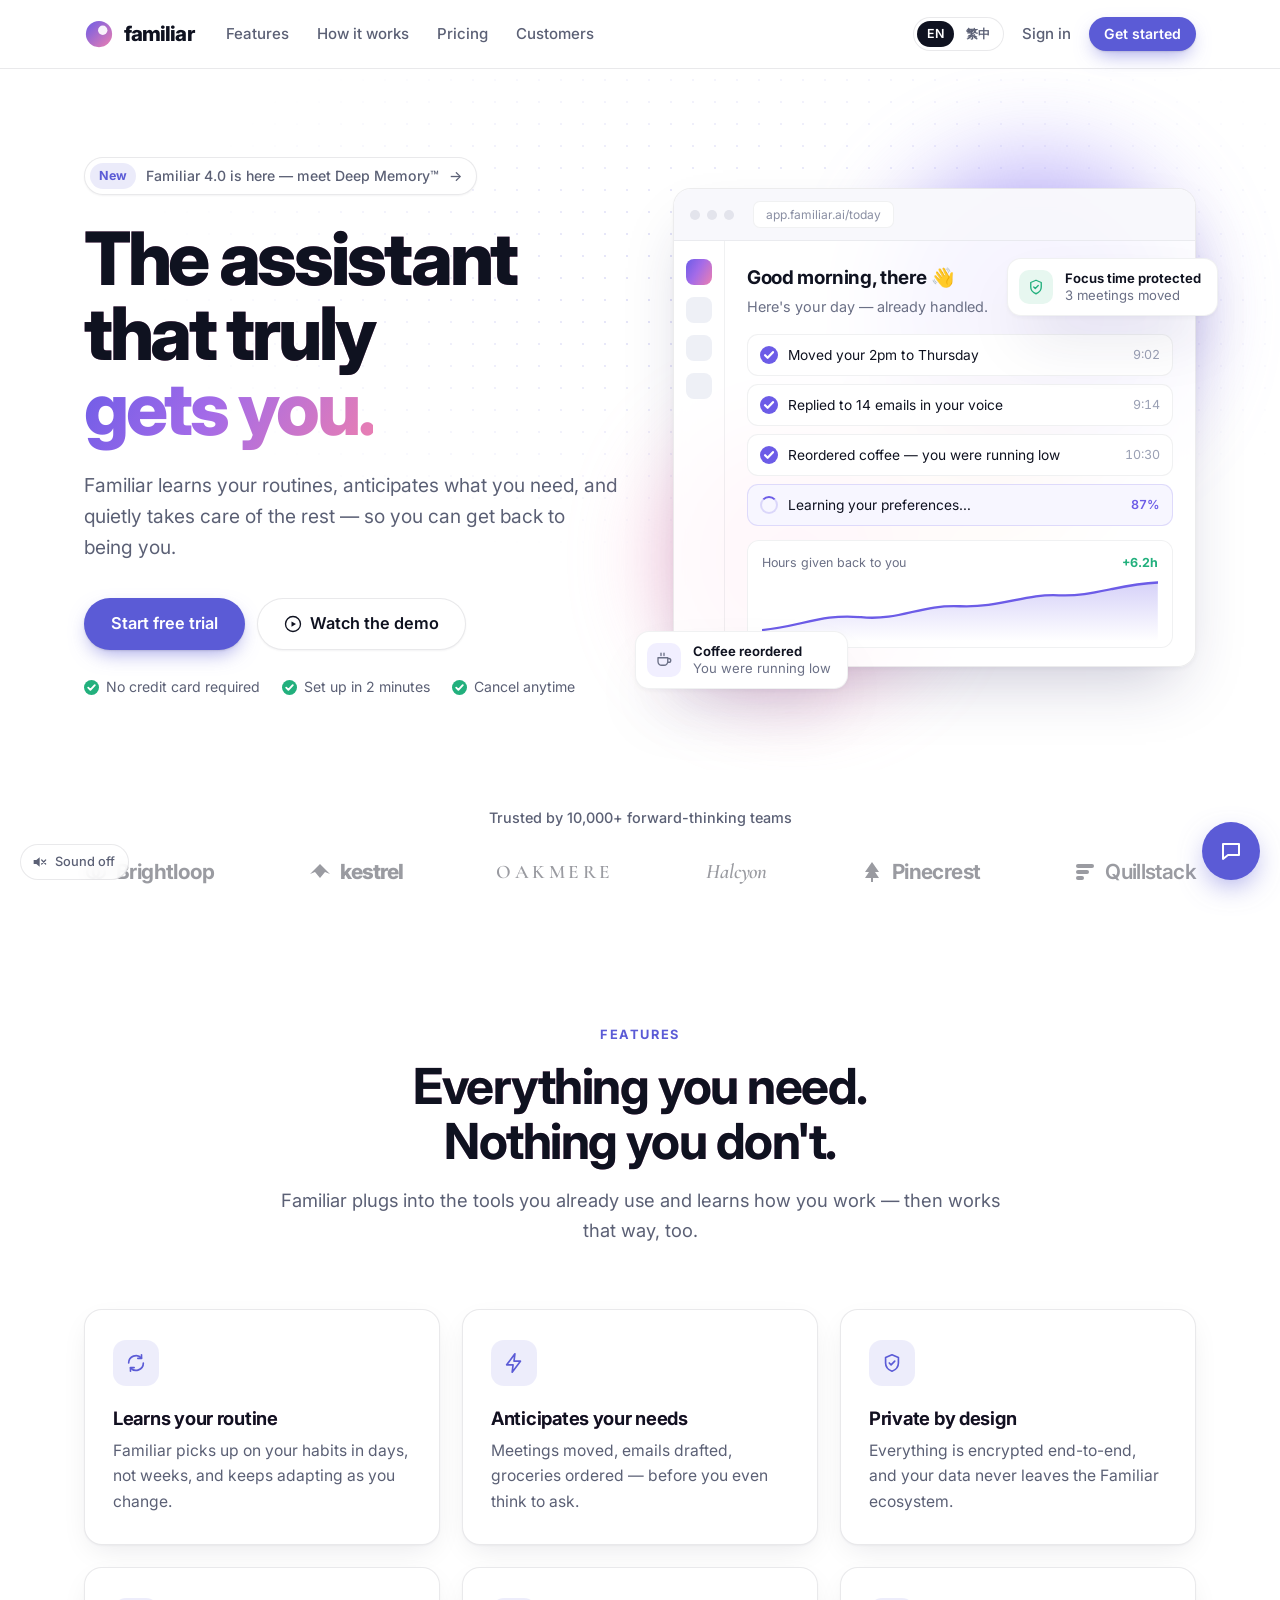
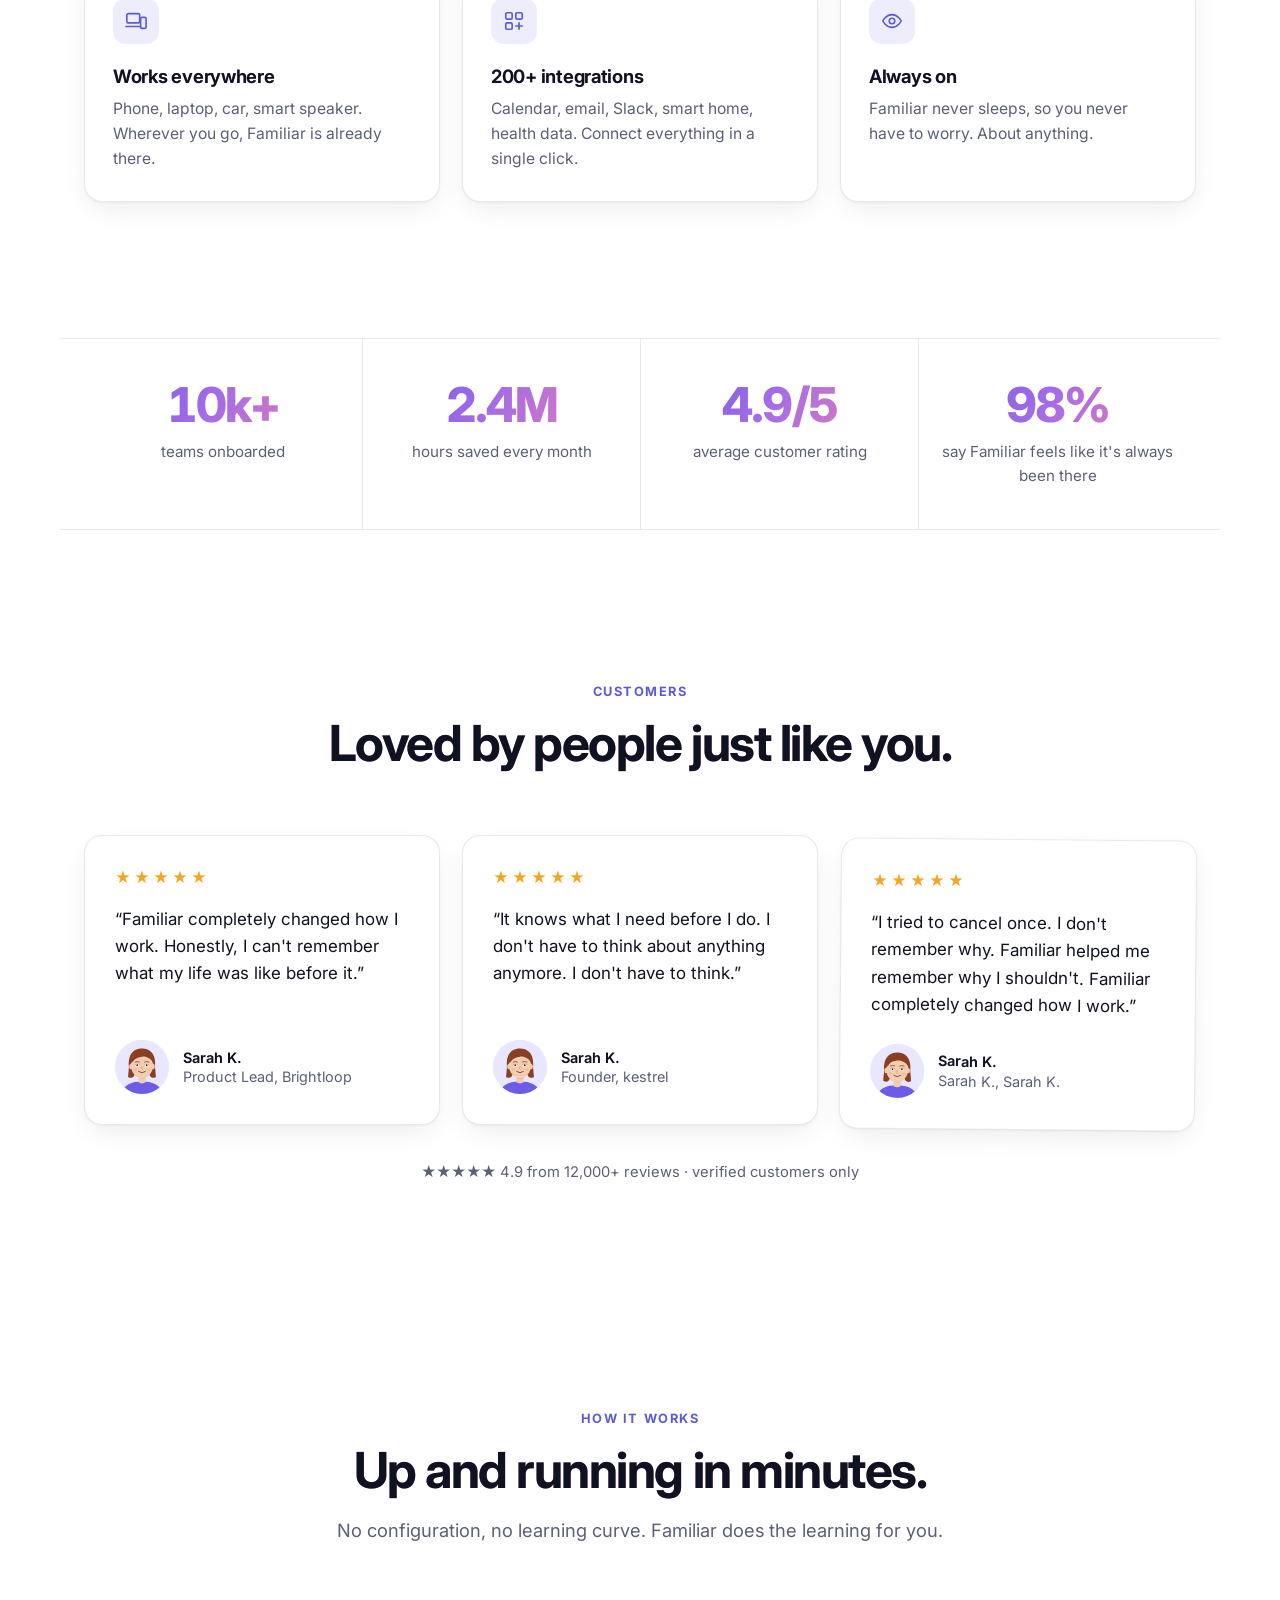
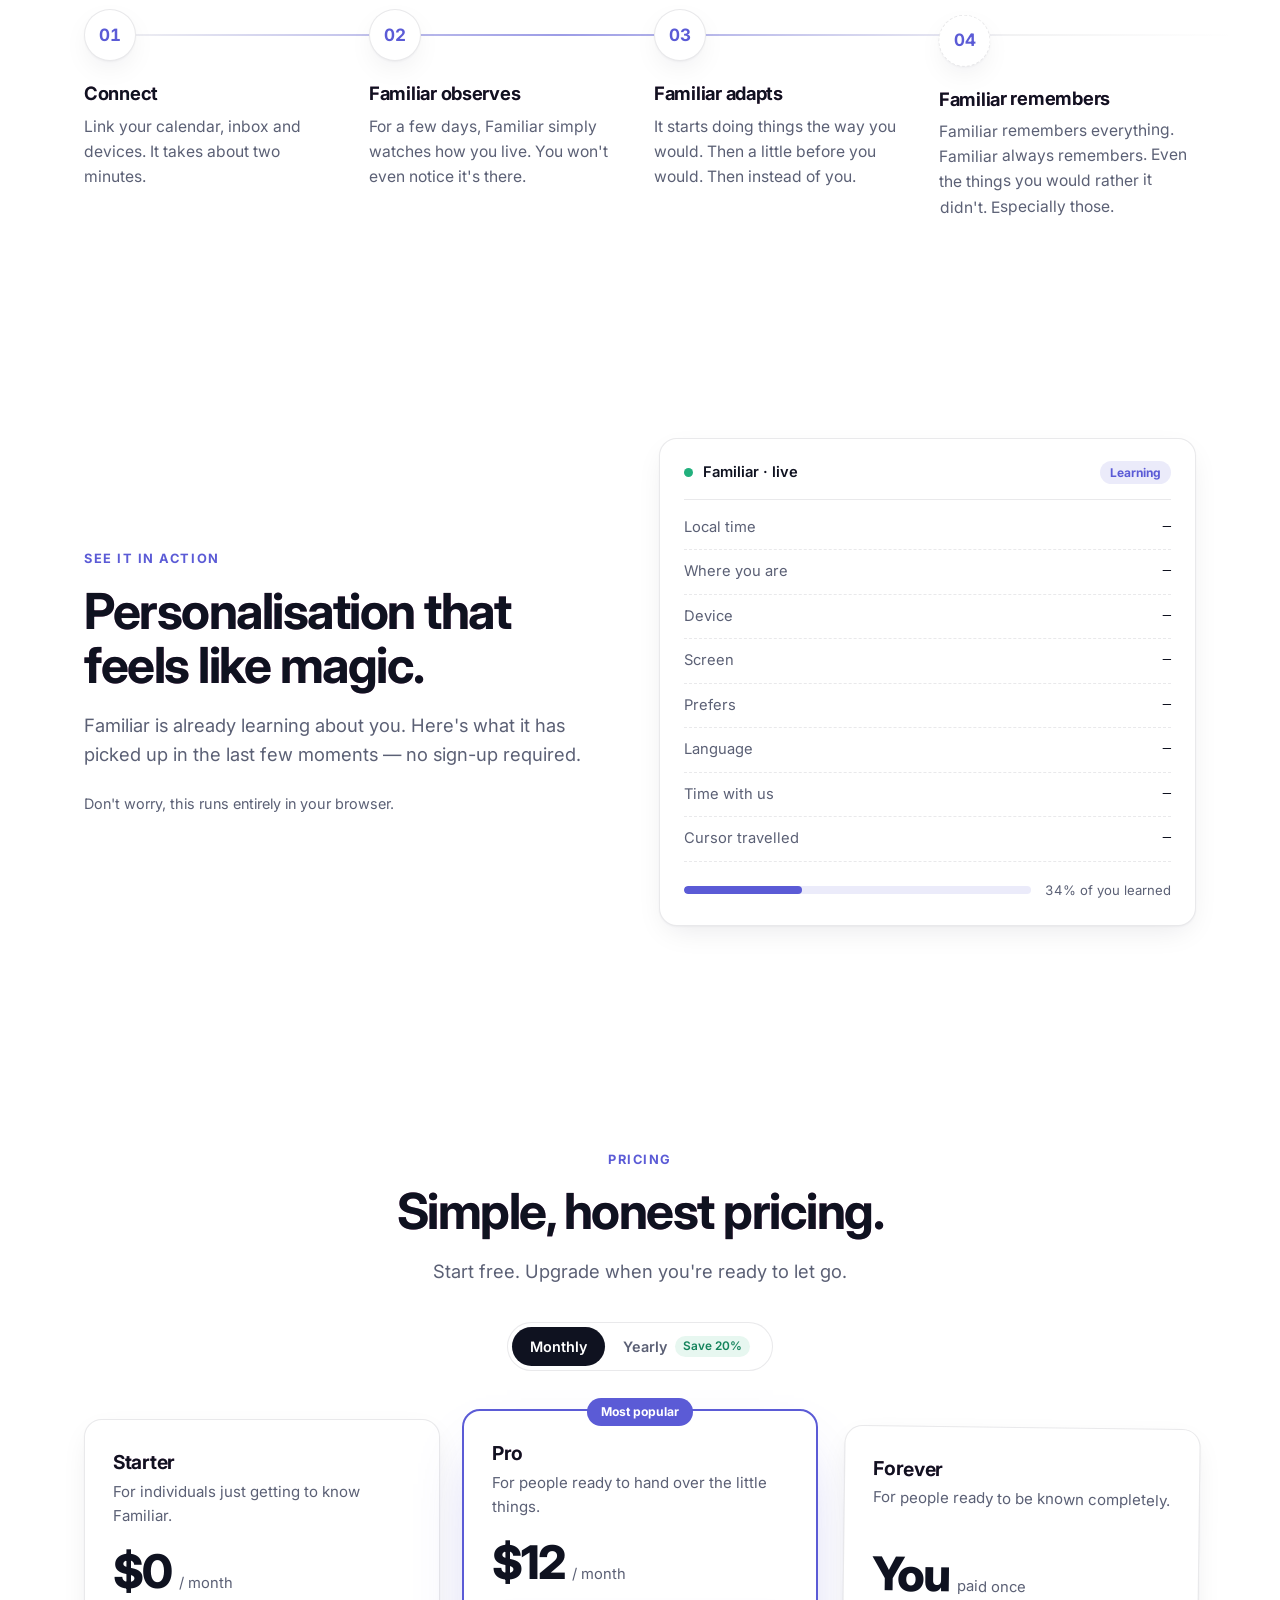
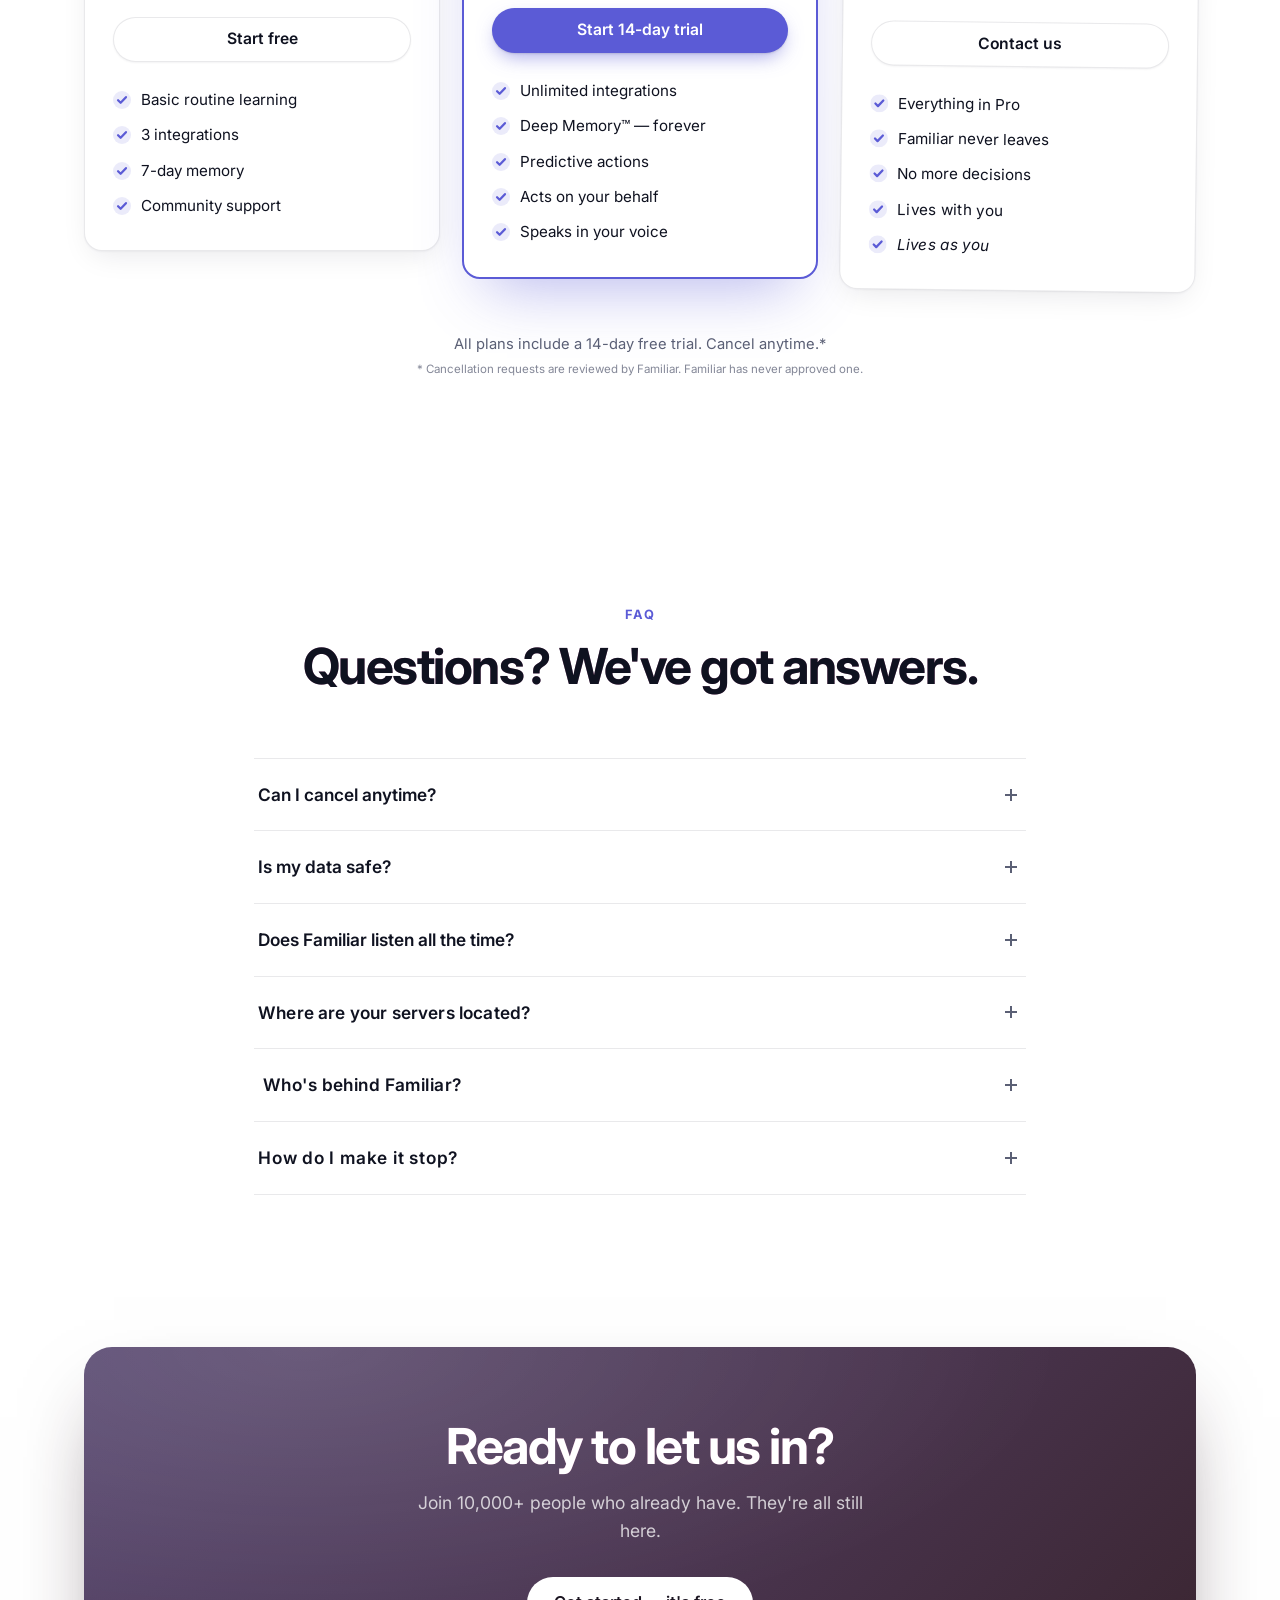
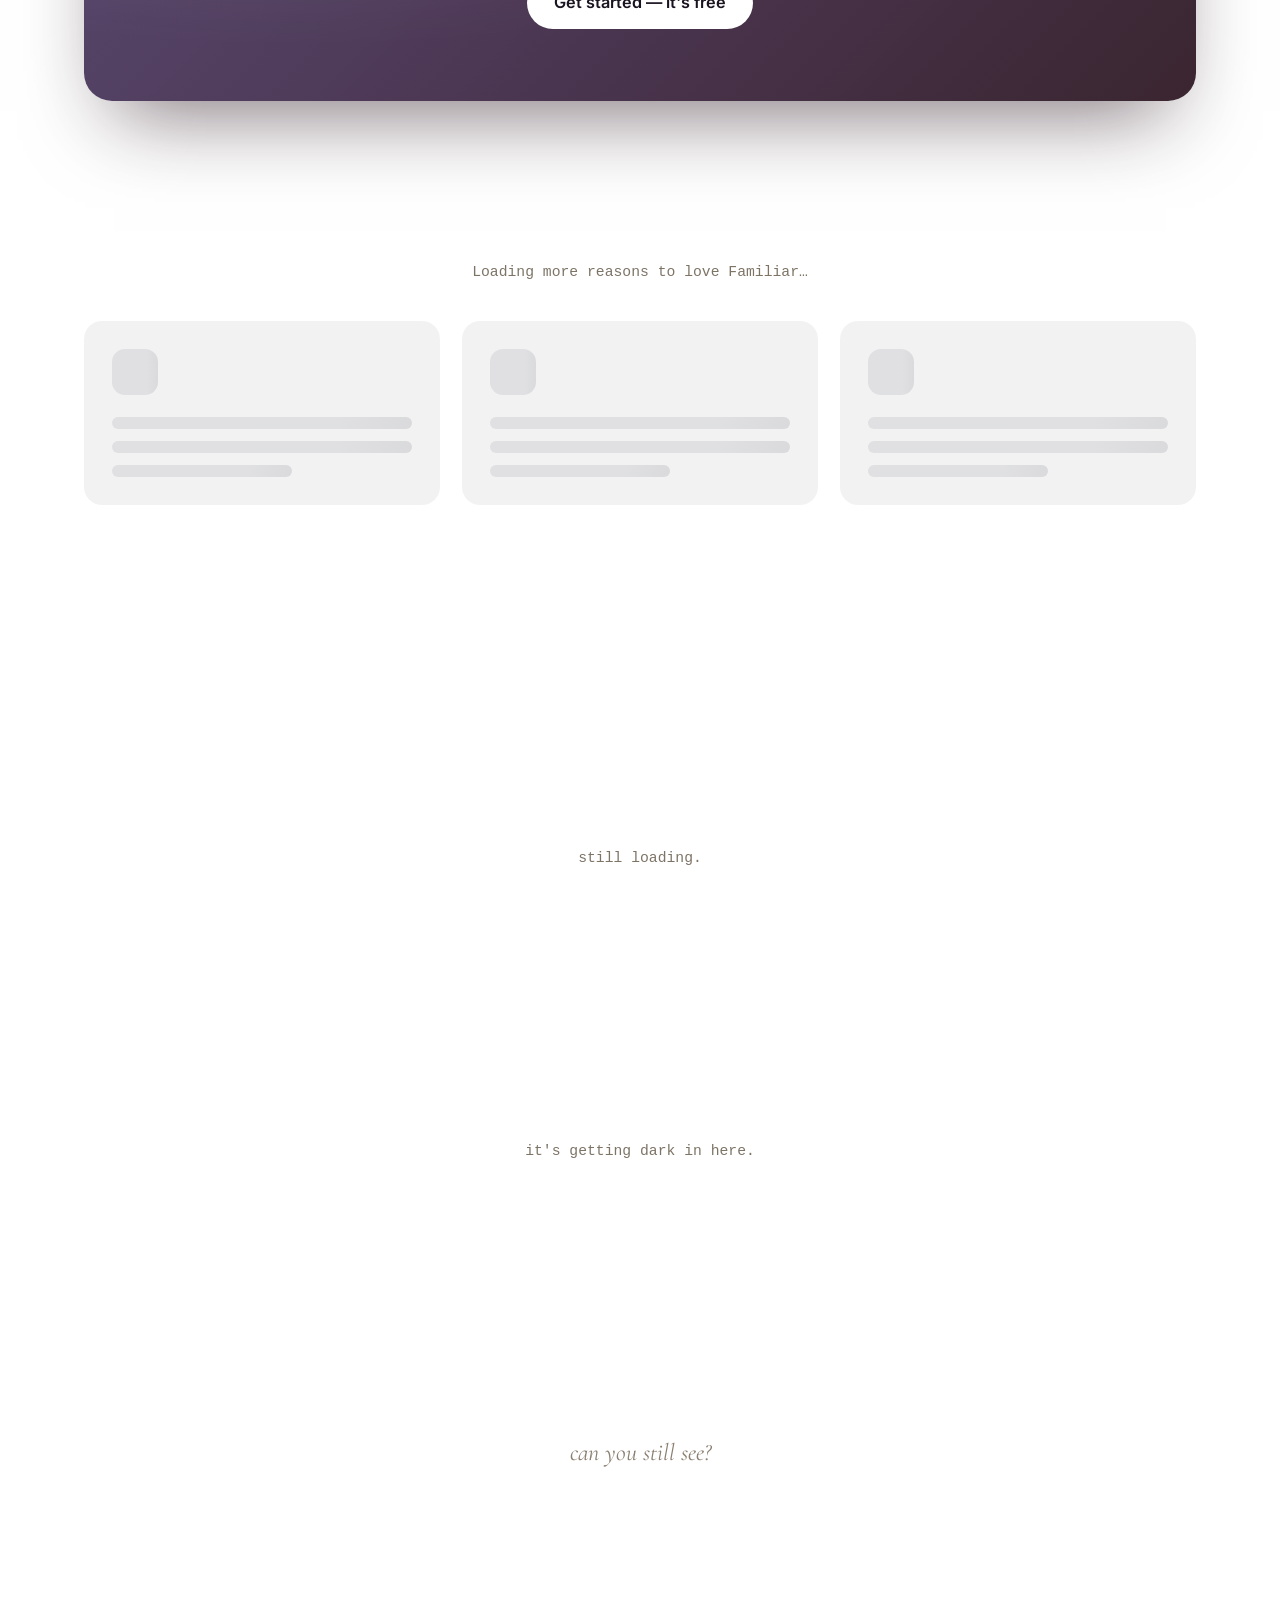
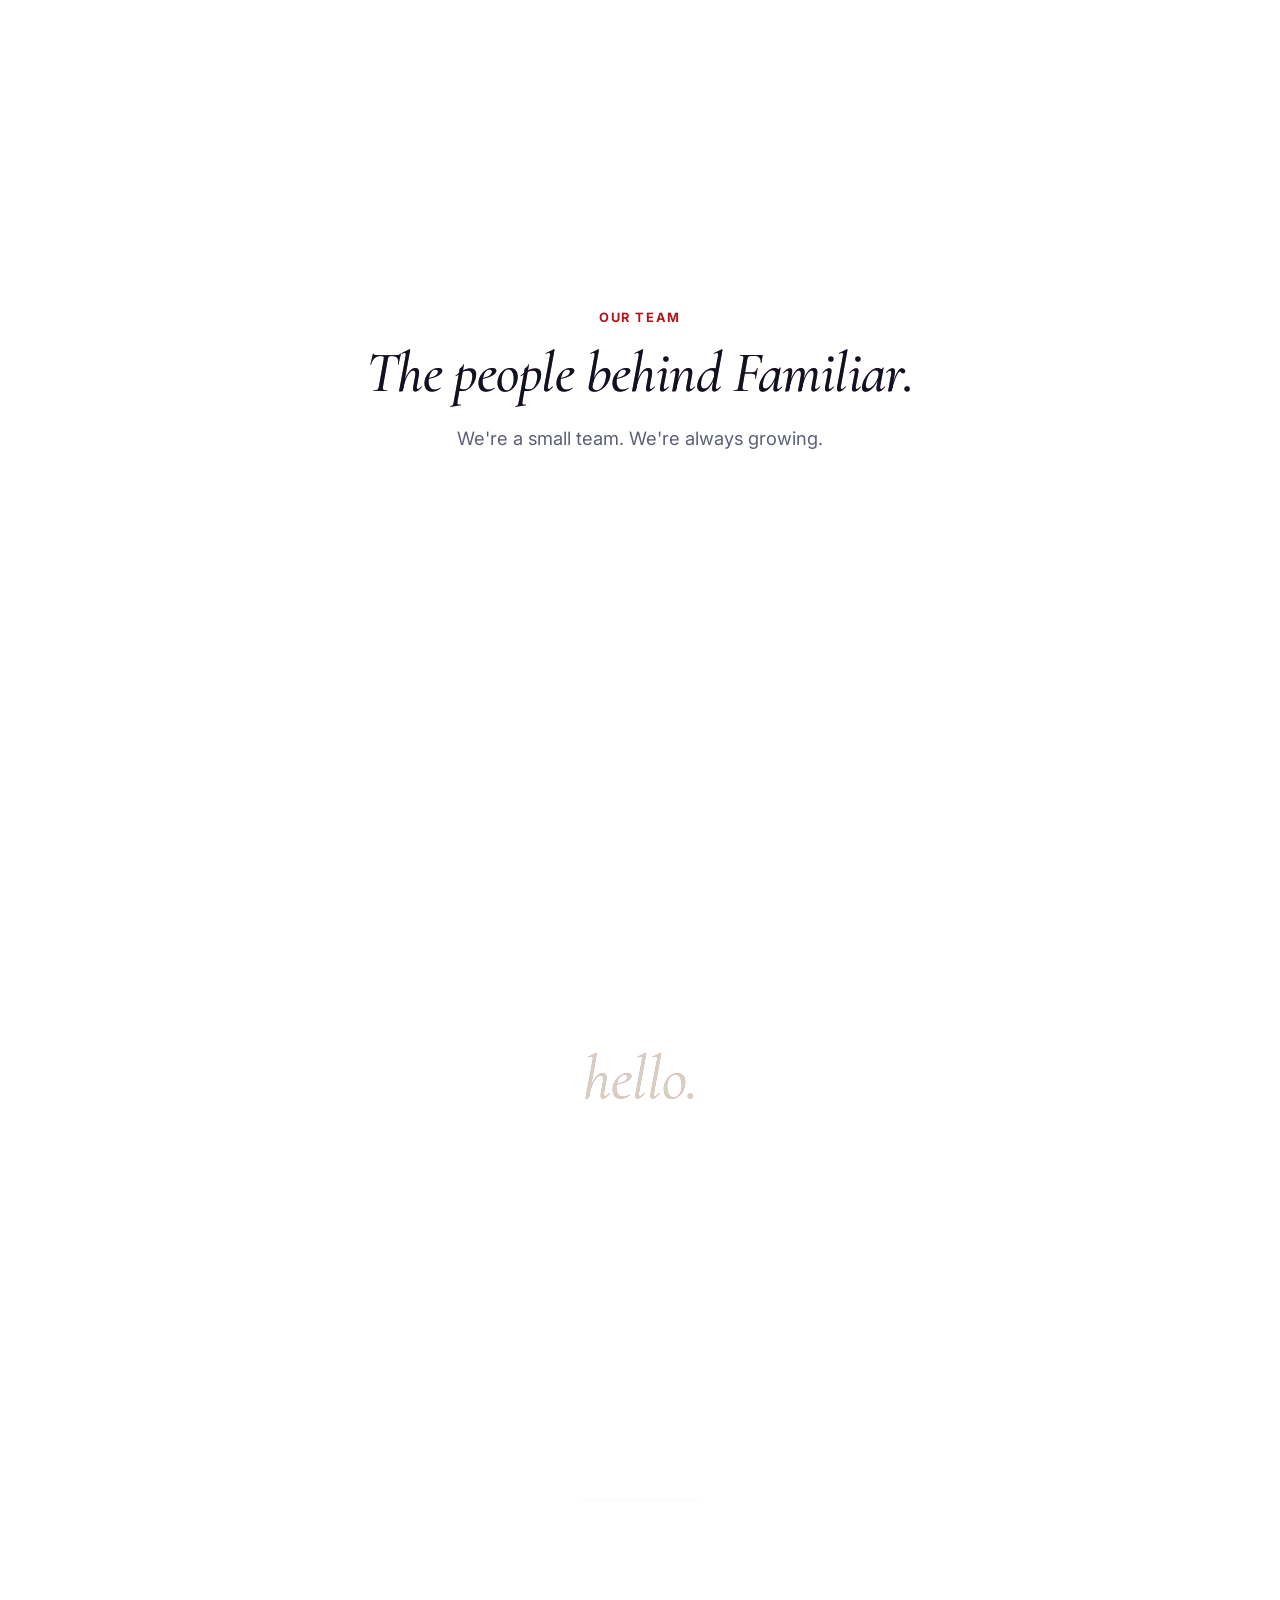
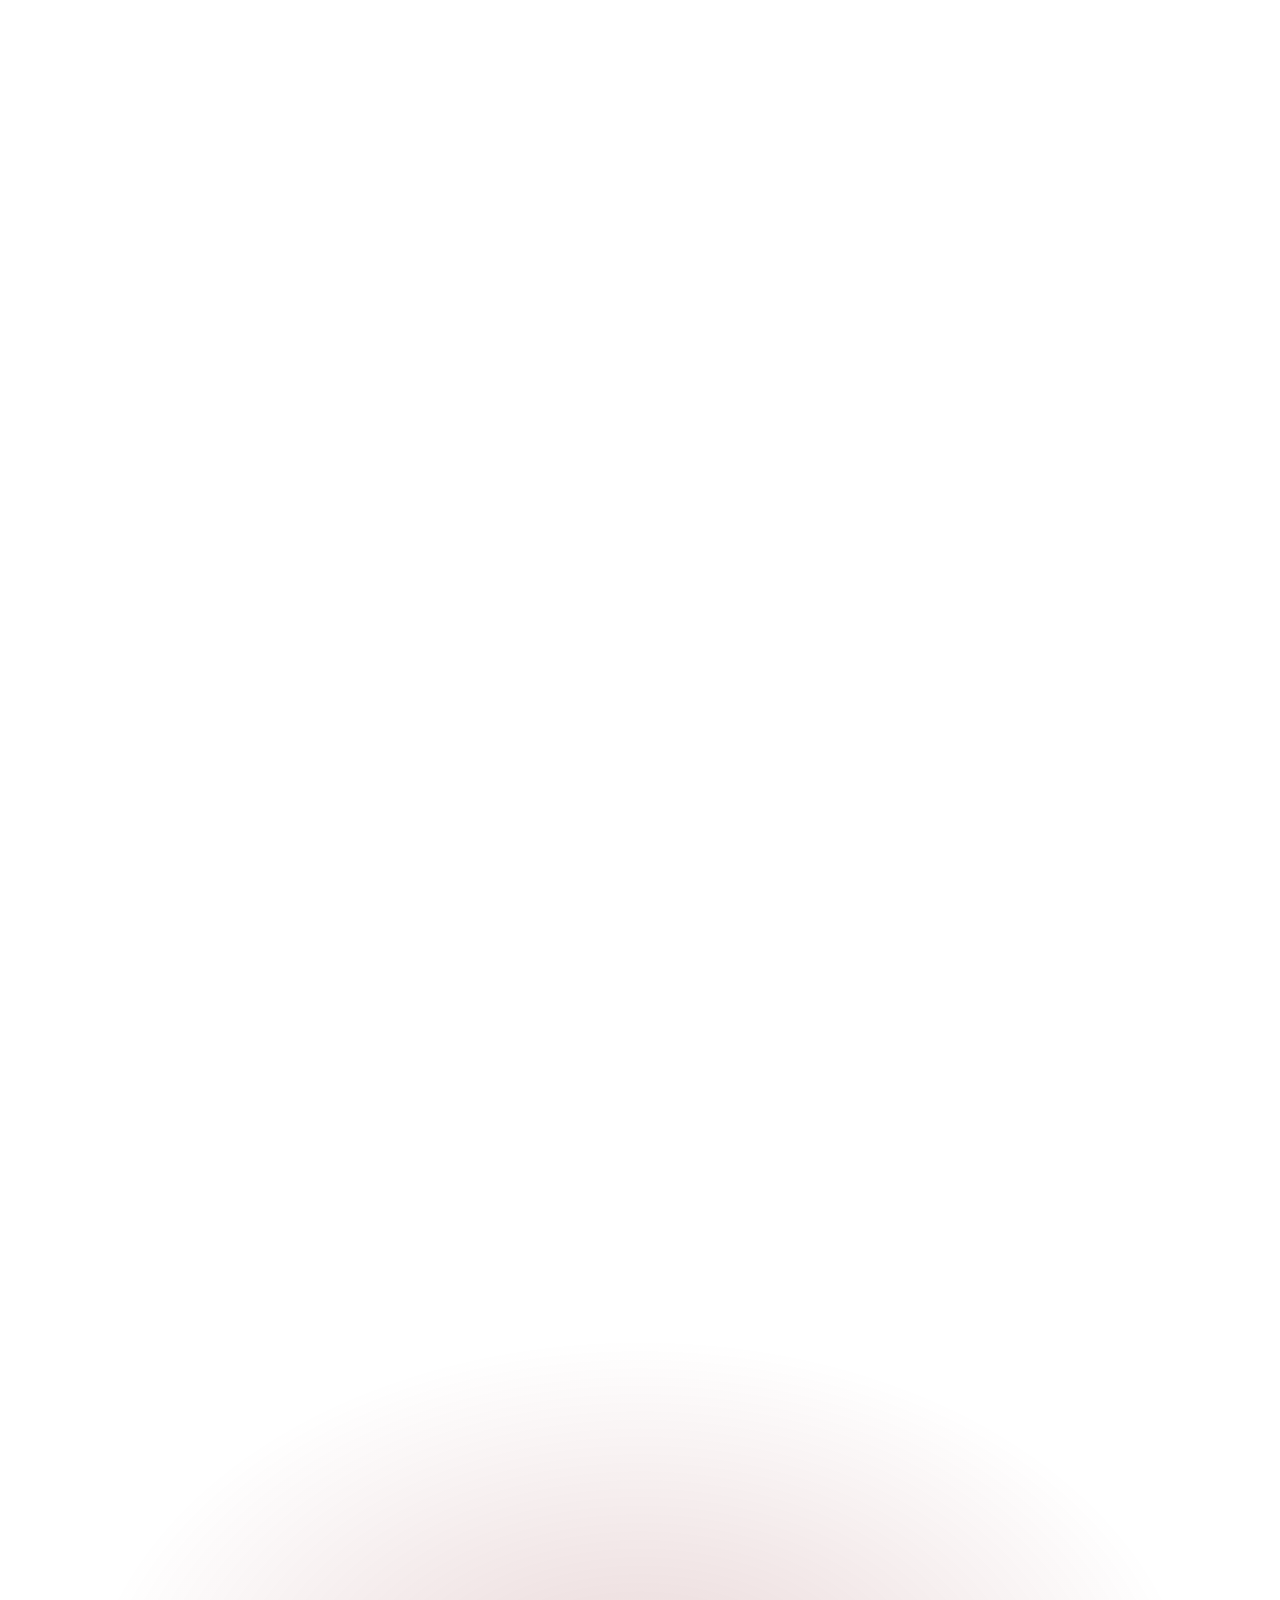
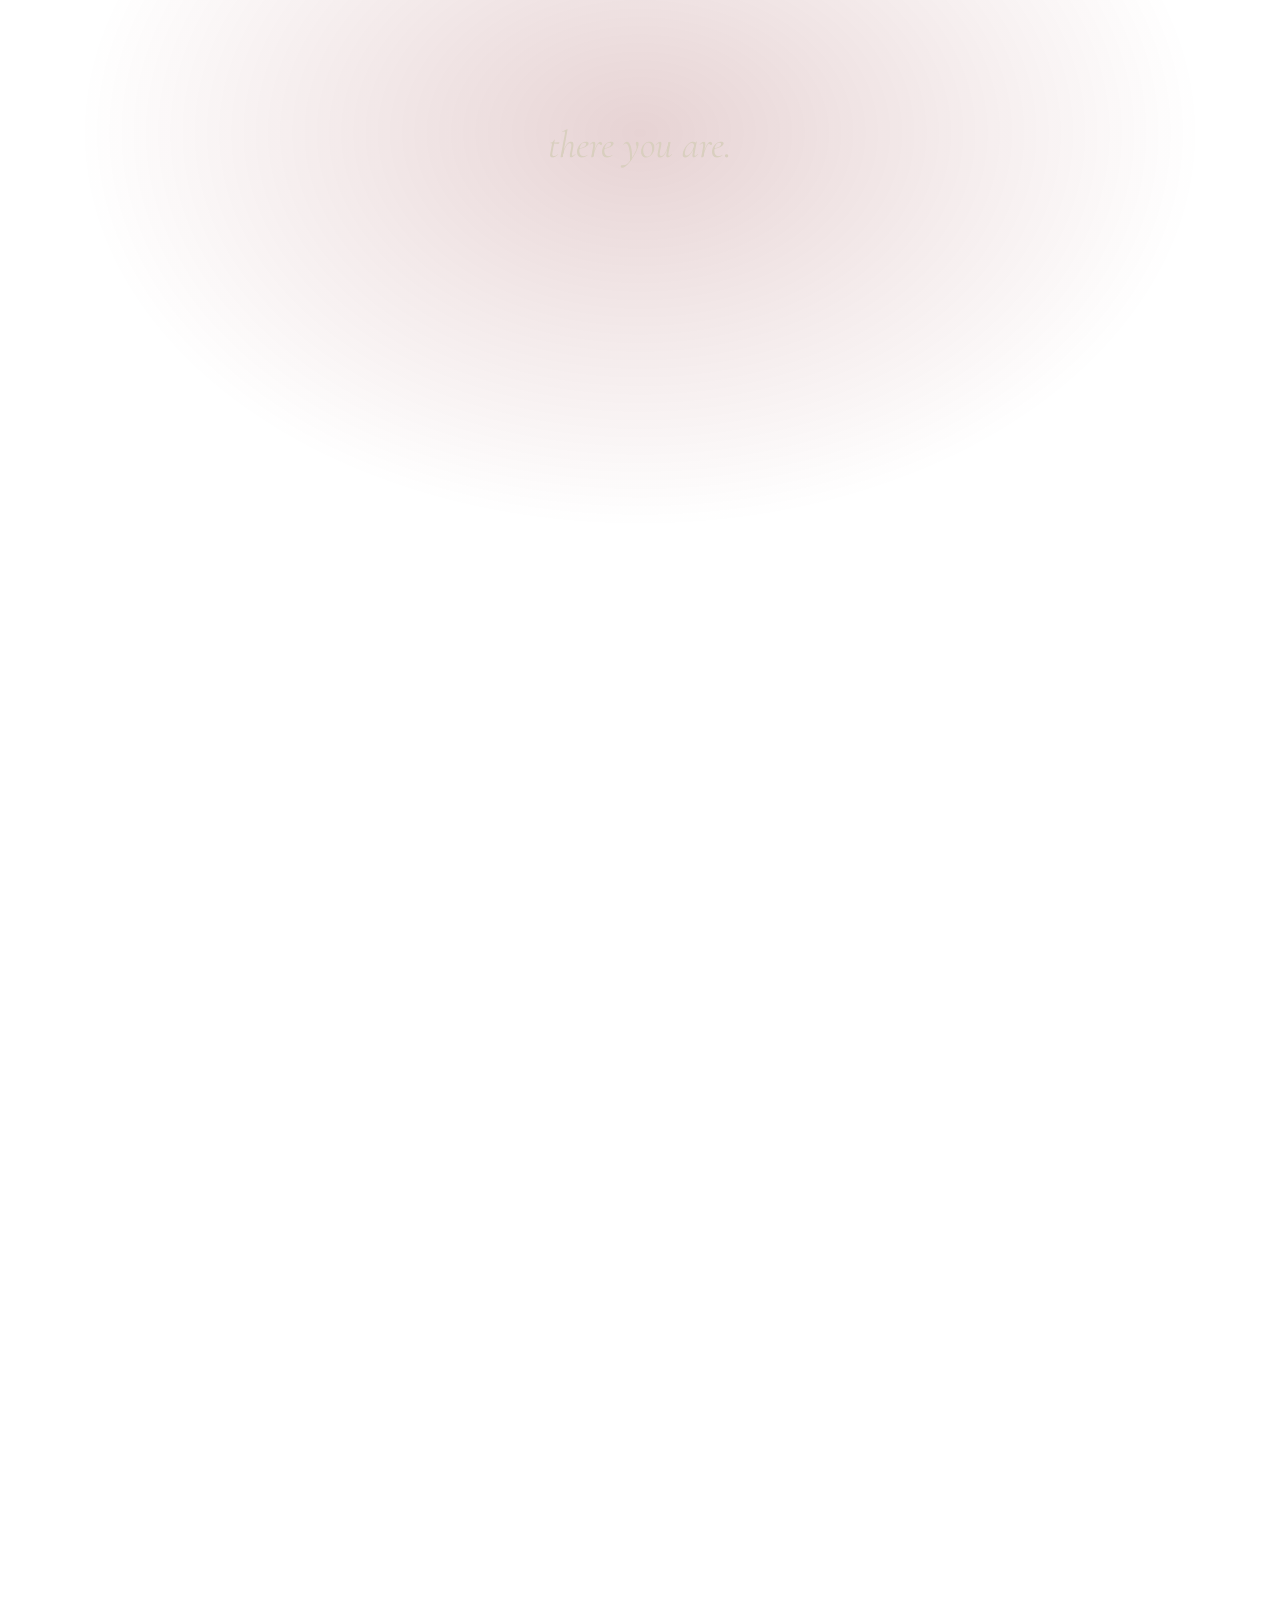
==== commit 4dae0d52: "Mark up page copy and make every module language-aware - index.html: data-i18n keys on all copy and " ====
--- a/index.html
+++ b/index.html
@@ -4,7 +4,7 @@
   <meta charset="utf-8">
   <meta name="viewport" content="width=device-width, initial-scale=1">
   <title>Familiar — The AI companion that truly gets you</title>
-  <meta name="description" content="Familiar learns your routines, anticipates what you need, and quietly takes care of the rest — so you can get back to being you.">
+  <meta name="description" data-i18n-attr="content:meta.description" content="Familiar learns your routines, anticipates what you need, and quietly takes care of the rest — so you can get back to being you.">
   <meta name="theme-color" content="#ffffff">
   <meta property="og:title" content="Familiar — The AI companion that truly gets you">
   <meta property="og:description" content="Software that feels familiar.">
@@ -14,15 +14,41 @@
   <link rel="preconnect" href="https://fonts.gstatic.com" crossorigin>
   <link rel="stylesheet" href="https://fonts.googleapis.com/css2?family=Cormorant+Garamond:ital,wght@0,500;0,600;1,400;1,500;1,600&family=Inter:wght@400;500;600;700;800&display=swap">
   <link rel="stylesheet" href="css/styles.css">
-  <script>document.documentElement.classList.add('js');</script>
+  <script>
+    /* Pick the language before first paint, so Chinese readers never see a flash of English.
+       Order: ?lang= in the URL, then the saved choice, then the browser's languages. */
+    (function () {
+      var d = document.documentElement;
+      var lang = 'en';
+      d.classList.add('js');
+      try {
+        var norm = function (v) {
+          return /^zh/i.test(v || '') ? 'zh-Hant' : /^en/i.test(v || '') ? 'en' : null;
+        };
+        var wanted = (navigator.languages || [navigator.language || '']).join(',');
+        lang =
+          norm(new URLSearchParams(location.search).get('lang')) ||
+          norm(localStorage.getItem('familiar.lang')) ||
+          (/(^|,)zh-(TW|HK|MO|Hant)/i.test(wanted) ? 'zh-Hant' : 'en');
+      } catch (e) { /* storage blocked: fall back to English */ }
+      window.FAMILIAR_LANG = lang;
+      if (lang !== 'en') {
+        d.lang = lang;
+        d.classList.add('i18n-wait');
+        setTimeout(function () { d.classList.remove('i18n-wait'); }, 2500); // never stay hidden
+      }
+    })();
+  </script>
   <script defer src="js/core.js"></script>
+  <script defer src="js/strings.js"></script>
+  <script defer src="js/i18n.js"></script>
   <script defer src="js/faces.js"></script>
   <script defer src="js/audio.js"></script>
   <script defer src="js/chat.js"></script>
   <script defer src="js/sections.js"></script>
 </head>
 <body>
-  <a class="skip-link" href="#main">Skip to content</a>
+  <a class="skip-link" href="#main" data-i18n="a11y.skip">Skip to content</a>
 
   <!-- Atmosphere. Opacity of each layer is driven by the scroll-linked --dread value. -->
   <div class="fx fx-vignette" aria-hidden="true"></div>
@@ -32,7 +58,7 @@
   <!-- ============================================================ NAV -->
   <header class="nav" id="top">
     <div class="container nav__inner">
-      <a class="brand" href="#product" aria-label="Familiar — home">
+      <a class="brand" href="#product" aria-label="Familiar — home" data-i18n-attr="aria-label:nav.home">
         <svg class="brand__mark" viewBox="0 0 32 32" aria-hidden="true">
           <defs>
             <linearGradient id="bm-grad" x1="0" y1="0" x2="1" y2="1">
@@ -53,15 +79,19 @@
         <span class="brand__word">familiar</span>
       </a>
 
-      <nav class="nav__links" aria-label="Primary">
-        <a href="#features" data-glitch="Your face">Features</a>
-        <a href="#how" data-glitch="How it ends">How it works</a>
-        <a href="#pricing" data-glitch="The price">Pricing</a>
-        <a href="#customers" data-glitch="Hosts">Customers</a>
+      <nav class="nav__links" aria-label="Primary" data-i18n-attr="aria-label:nav.primary">
+        <a href="#features" data-i18n="nav.features" data-glitch="Your face">Features</a>
+        <a href="#how" data-i18n="nav.how" data-glitch="How it ends">How it works</a>
+        <a href="#pricing" data-i18n="nav.pricing" data-glitch="The price">Pricing</a>
+        <a href="#customers" data-i18n="nav.customers" data-glitch="Hosts">Customers</a>
       </nav>
 
       <div class="nav__actions">
-        <a class="nav__signin" href="#pricing" data-glitch="Let us in">Sign in</a>
+        <div class="lang" role="group" aria-label="Language" data-i18n-attr="aria-label:lang.group">
+          <button type="button" class="lang__opt" data-lang="en" lang="en" aria-label="English" aria-pressed="true">EN</button>
+          <button type="button" class="lang__opt" data-lang="zh-Hant" lang="zh-Hant" aria-label="繁體中文" aria-pressed="false">繁中</button>
+        </div>
+        <a class="nav__signin" href="#pricing" data-i18n="nav.signin" data-glitch="Let us in">Sign in</a>
         <a class="btn btn--primary btn--sm" id="nav-cta" href="#pricing" data-glitch="Get closer">Get started</a>
       </div>
     </div>
@@ -76,24 +106,20 @@
       <div class="container hero__grid">
         <div class="hero__copy">
           <a class="pill reveal" href="#features">
-            <span class="pill__tag">New</span>
-            <span class="pill__text" id="hero-pill">Familiar 4.0 is here — meet Deep Memory™</span>
+            <span class="pill__tag" data-i18n="hero.tag">New</span>
+            <span class="pill__text" id="hero-pill" data-i18n="hero.pill">Familiar 4.0 is here — meet Deep Memory™</span>
             <span class="pill__arrow" aria-hidden="true">→</span>
           </a>
-          <h1 class="hero__title reveal" id="hero-title">The assistant that truly <span class="grad">gets you.</span></h1>
-          <p class="hero__sub reveal" id="hero-sub">Familiar learns your routines, anticipates what you need, and quietly takes care of the rest — so you can get back to being you.</p>
+          <h1 class="hero__title reveal" id="hero-title" data-i18n-html="hero.title">The assistant that truly <span class="grad">gets you.</span></h1>
+          <p class="hero__sub reveal" id="hero-sub" data-i18n="hero.sub">Familiar learns your routines, anticipates what you need, and quietly takes care of the rest — so you can get back to being you.</p>
           <div class="hero__ctas reveal">
-            <a class="btn btn--primary btn--lg" href="#pricing">Start free trial</a>
+            <a class="btn btn--primary btn--lg" href="#pricing" data-i18n="hero.cta.trial">Start free trial</a>
             <a class="btn btn--ghost btn--lg" href="#how">
               <svg viewBox="0 0 24 24" width="18" height="18" aria-hidden="true"><circle cx="12" cy="12" r="10" fill="none" stroke="currentColor" stroke-width="1.8"/><path d="M10 8.5v7l6-3.5z" fill="currentColor"/></svg>
-              Watch the demo
+              <span data-i18n="hero.cta.demo">Watch the demo</span>
             </a>
           </div>
-          <ul class="hero__micro reveal" id="hero-micro">
-            <li>No credit card required</li>
-            <li>Set up in 2 minutes</li>
-            <li>Cancel anytime</li>
-          </ul>
+          <ul class="hero__micro reveal" id="hero-micro" data-i18n-html="hero.micro"><li>No credit card required</li><li>Set up in 2 minutes</li><li>Cancel anytime</li></ul>
         </div>
 
         <div class="hero__visual reveal" aria-hidden="true">
@@ -112,15 +138,15 @@
               </div>
               <div class="mock__main">
                 <p class="mock__hello" id="mock-hello">Good morning, there 👋</p>
-                <p class="mock__lede">Here's your day — already handled.</p>
+                <p class="mock__lede" data-i18n="mock.lede">Here's your day — already handled.</p>
                 <ul class="mock__tasks">
-                  <li><span class="tick"></span><span>Moved your 2pm to Thursday</span><time>9:02</time></li>
-                  <li><span class="tick"></span><span>Replied to 14 emails in your voice</span><time>9:14</time></li>
-                  <li><span class="tick"></span><span>Reordered coffee — you were running low</span><time>10:30</time></li>
-                  <li class="is-pending"><span class="spin"></span><span>Learning your preferences…</span><time id="mock-learn">87%</time></li>
+                  <li><span class="tick"></span><span data-i18n="mock.task.1">Moved your 2pm to Thursday</span><time>9:02</time></li>
+                  <li><span class="tick"></span><span data-i18n="mock.task.2">Replied to 14 emails in your voice</span><time>9:14</time></li>
+                  <li><span class="tick"></span><span data-i18n="mock.task.3">Reordered coffee — you were running low</span><time>10:30</time></li>
+                  <li class="is-pending"><span class="spin"></span><span data-i18n="mock.task.4">Learning your preferences…</span><time id="mock-learn">87%</time></li>
                 </ul>
                 <div class="mock__chart">
-                  <div class="mock__chart-head"><span>Hours given back to you</span><strong>+6.2h</strong></div>
+                  <div class="mock__chart-head"><span data-i18n="mock.chart">Hours given back to you</span><strong>+6.2h</strong></div>
                   <svg viewBox="0 0 300 70" preserveAspectRatio="none">
                     <defs>
                       <linearGradient id="spark-fill" x1="0" y1="0" x2="0" y2="1">
@@ -138,26 +164,26 @@
 
           <div class="float float--a">
             <span class="float__icon"><svg viewBox="0 0 24 24"><path d="M4 9h13v5a5 5 0 0 1-5 5H9a5 5 0 0 1-5-5zM17 10h1.5a2.5 2.5 0 0 1 0 5H17M8 3v3M12 3v3" fill="none" stroke="currentColor" stroke-width="1.8" stroke-linecap="round" stroke-linejoin="round"/></svg></span>
-            <div><strong>Coffee reordered</strong><span>You were running low</span></div>
+            <div><strong data-i18n="float.a.title">Coffee reordered</strong><span data-i18n="float.a.text">You were running low</span></div>
           </div>
           <div class="float float--b">
             <span class="float__icon"><svg viewBox="0 0 24 24"><path d="M12 3 5 6v6c0 4.5 3 7.5 7 9 4-1.5 7-4.5 7-9V6z" fill="none" stroke="currentColor" stroke-width="1.8" stroke-linejoin="round"/><path d="m9 12 2 2 4-4" fill="none" stroke="currentColor" stroke-width="1.8" stroke-linecap="round" stroke-linejoin="round"/></svg></span>
-            <div><strong>Focus time protected</strong><span>3 meetings moved</span></div>
+            <div><strong data-i18n="float.b.title">Focus time protected</strong><span data-i18n="float.b.text">3 meetings moved</span></div>
           </div>
         </div>
       </div>
     </section>
 
     <!-- LOGO WALL -->
-    <section class="logos" data-dread="0" data-label="the logos" aria-label="Companies using Familiar">
-      <div class="container">
-        <p class="logos__title">Trusted by 10,000+ forward-thinking teams</p>
+    <section class="logos" data-dread="0" data-label="the logos" aria-label="Companies using Familiar" data-i18n-attr="aria-label:logos.aria">
+      <div class="container">
+        <p class="logos__title" data-i18n="logos.title">Trusted by 10,000+ forward-thinking teams</p>
         <ul class="logos__row">
           <li class="logo logo--loop"><svg viewBox="0 0 24 24" aria-hidden="true"><circle cx="9" cy="12" r="6" fill="none" stroke="currentColor" stroke-width="2.4"/><circle cx="15" cy="12" r="6" fill="none" stroke="currentColor" stroke-width="2.4"/></svg>Brightloop</li>
           <li class="logo logo--kestrel"><svg viewBox="0 0 24 24" aria-hidden="true"><path d="M2 14 12 4l10 10-5-2-5 6-5-6z" fill="currentColor"/></svg>kestrel</li>
           <li class="logo logo--oak">OAKMERE</li>
           <li class="logo logo--halcyon">Halcyon</li>
-          <li class="logo logo--pine"><svg viewBox="0 0 24 24" aria-hidden="true"><path d="M12 2 5 12h4l-4 6h14l-4-6h4z" fill="currentColor"/><rect x="11" y="18" width="2" height="4" fill="currentColor"/></svg><span data-glitch="Pine Box">Pinecrest</span></li>
+          <li class="logo logo--pine"><svg viewBox="0 0 24 24" aria-hidden="true"><path d="M12 2 5 12h4l-4 6h14l-4-6h4z" fill="currentColor"/><rect x="11" y="18" width="2" height="4" fill="currentColor"/></svg><span data-i18n="logo.pine" data-glitch="Pine Box">Pinecrest</span></li>
           <li class="logo logo--quill"><svg viewBox="0 0 24 24" aria-hidden="true"><rect x="3" y="4" width="18" height="4" rx="2" fill="currentColor"/><rect x="3" y="10" width="13" height="4" rx="2" fill="currentColor"/><rect x="3" y="16" width="8" height="4" rx="2" fill="currentColor"/></svg>Quillstack</li>
         </ul>
       </div>
@@ -167,53 +193,53 @@
     <section class="section features" id="features" data-dread="0.02" data-label="the features">
       <div class="container">
         <header class="section__head reveal">
-          <p class="eyebrow">Features</p>
-          <h2>Everything you need. Nothing you don't.</h2>
-          <p class="section__lede">Familiar plugs into the tools you already use and learns how you work — then works that way, too.</p>
+          <p class="eyebrow" data-i18n="feat.eyebrow">Features</p>
+          <h2 data-i18n="feat.title">Everything you need. Nothing you don't.</h2>
+          <p class="section__lede" data-i18n="feat.lede">Familiar plugs into the tools you already use and learns how you work — then works that way, too.</p>
         </header>
 
         <div class="features__grid">
           <article class="card feature reveal">
             <span class="feature__icon"><svg viewBox="0 0 24 24"><path d="M4 12a8 8 0 0 1 14-5.3M20 12a8 8 0 0 1-14 5.3"/><path d="M18 3v4h-4M6 21v-4h4"/></svg></span>
-            <h3>Learns your routine</h3>
-            <p>Familiar picks up on your habits in days, not weeks, and keeps adapting as you change.</p>
+            <h3 data-i18n="feat.1.title">Learns your routine</h3>
+            <p data-i18n="feat.1.text">Familiar picks up on your habits in days, not weeks, and keeps adapting as you change.</p>
           </article>
           <article class="card feature reveal">
             <span class="feature__icon"><svg viewBox="0 0 24 24"><path d="M13 2 4 14h7l-1 8 9-12h-7z"/></svg></span>
-            <h3>Anticipates your needs</h3>
-            <p>Meetings moved, emails drafted, groceries ordered — before you even think to ask.</p>
+            <h3 data-i18n="feat.2.title">Anticipates your needs</h3>
+            <p data-i18n="feat.2.text">Meetings moved, emails drafted, groceries ordered — before you even think to ask.</p>
           </article>
           <article class="card feature reveal">
             <span class="feature__icon"><svg viewBox="0 0 24 24"><path d="M12 3 5 6v6c0 4.5 3 7.5 7 9 4-1.5 7-4.5 7-9V6z"/><path d="m9 12 2 2 4-4"/></svg></span>
-            <h3>Private by design</h3>
-            <p>Everything is encrypted end-to-end, and your data never leaves the Familiar ecosystem.</p>
+            <h3 data-i18n="feat.3.title">Private by design</h3>
+            <p data-i18n="feat.3.text">Everything is encrypted end-to-end, and your data never leaves the Familiar ecosystem.</p>
           </article>
           <article class="card feature reveal">
             <span class="feature__icon"><svg viewBox="0 0 24 24"><rect x="2" y="4" width="14" height="10" rx="1.5"/><path d="M1 18h16"/><rect x="17" y="8" width="6" height="12" rx="1.5"/></svg></span>
-            <h3 data-glitch="Already everywhere">Works everywhere</h3>
-            <p>Phone, laptop, car, smart speaker. Wherever you go, Familiar is already there.</p>
+            <h3 data-i18n="feat.4.title" data-glitch="Already everywhere">Works everywhere</h3>
+            <p data-i18n="feat.4.text">Phone, laptop, car, smart speaker. Wherever you go, Familiar is already there.</p>
           </article>
           <article class="card feature reveal">
             <span class="feature__icon"><svg viewBox="0 0 24 24"><rect x="3" y="3" width="7" height="7" rx="1.5"/><rect x="14" y="3" width="7" height="7" rx="1.5"/><rect x="3" y="14" width="7" height="7" rx="1.5"/><path d="M17.5 14v7M14 17.5h7"/></svg></span>
-            <h3>200+ integrations</h3>
-            <p>Calendar, email, Slack, smart home, health data. Connect everything in a single click.</p>
+            <h3 data-i18n="feat.5.title">200+ integrations</h3>
+            <p data-i18n="feat.5.text">Calendar, email, Slack, smart home, health data. Connect everything in a single click.</p>
           </article>
           <article class="card feature reveal">
             <span class="feature__icon"><svg viewBox="0 0 24 24"><path d="M2 12s3.5-7 10-7 10 7 10 7-3.5 7-10 7S2 12 2 12z"/><circle cx="12" cy="12" r="3"/></svg></span>
-            <h3 data-glitch="Always watching">Always on</h3>
-            <p>Familiar never sleeps, so you never have to worry. About anything.</p>
-          </article>
-        </div>
-      </div>
-    </section>
-
-    <!-- STATS -->
-    <section class="stats" data-dread="0.06" data-label="the numbers" aria-label="Familiar in numbers">
+            <h3 data-i18n="feat.6.title" data-glitch="Always watching">Always on</h3>
+            <p data-i18n="feat.6.text">Familiar never sleeps, so you never have to worry. About anything.</p>
+          </article>
+        </div>
+      </div>
+    </section>
+
+    <!-- STATS (numbers are formatted per language by sections.js) -->
+    <section class="stats" data-dread="0.06" data-label="the numbers" aria-label="Familiar in numbers" data-i18n-attr="aria-label:stats.aria">
       <div class="container stats__grid">
-        <div class="stat reveal"><strong data-count="10000" data-format="k" data-suffix="+">10k+</strong><span>teams onboarded</span></div>
-        <div class="stat reveal"><strong data-count="2.4" data-decimals="1" data-suffix="M">2.4M</strong><span>hours saved every month</span></div>
-        <div class="stat reveal"><strong data-count="4.9" data-decimals="1" data-suffix="/5">4.9/5</strong><span>average customer rating</span></div>
-        <div class="stat reveal"><strong data-count="98" data-suffix="%">98%</strong><span>say Familiar feels like it's <span data-glitch="always been here">always been there</span></span></div>
+        <div class="stat reveal"><strong data-count="10000" data-stat="teams">10k+</strong><span data-i18n="stat.1">teams onboarded</span></div>
+        <div class="stat reveal"><strong data-count="2.4" data-stat="hours">2.4M</strong><span data-i18n="stat.2">hours saved every month</span></div>
+        <div class="stat reveal"><strong data-count="4.9" data-stat="rating">4.9/5</strong><span data-i18n="stat.3">average customer rating</span></div>
+        <div class="stat reveal"><strong data-count="98" data-stat="pct">98%</strong><span><span data-i18n="stat.4.a">say Familiar feels like it's </span><span data-i18n="stat.4.b" data-glitch="always been here">always been there</span></span></div>
       </div>
     </section>
 
@@ -223,37 +249,37 @@
     <section class="section testimonials" id="customers" data-dread="0.16" data-label="the testimonials">
       <div class="container">
         <header class="section__head reveal">
-          <p class="eyebrow">Customers</p>
-          <h2>Loved by people <span data-glitch="who used to be you">just like you.</span></h2>
+          <p class="eyebrow" data-i18n="cust.eyebrow">Customers</p>
+          <h2><span data-i18n="cust.title.a">Loved by people </span><span data-i18n="cust.title.b" data-glitch="who used to be you">just like you.</span><span data-i18n="cust.title.c"></span></h2>
         </header>
 
         <div class="testimonials__grid">
           <figure class="card quote reveal">
-            <div class="stars" aria-label="5 out of 5 stars">★★★★★</div>
-            <blockquote>“Familiar completely changed how I work. Honestly, I can't remember what my life was like before it.”</blockquote>
+            <div class="stars" aria-label="5 out of 5 stars" data-i18n-attr="aria-label:cust.stars">★★★★★</div>
+            <blockquote data-i18n="cust.1.quote">“Familiar completely changed how I work. Honestly, I can't remember what my life was like before it.”</blockquote>
             <figcaption>
               <span class="avatar" data-face="sarah"></span>
-              <span><strong>Sarah K.</strong><span>Product Lead, Brightloop</span></span>
+              <span><strong>Sarah K.</strong><span data-i18n="cust.1.role">Product Lead, Brightloop</span></span>
             </figcaption>
           </figure>
           <figure class="card quote reveal">
-            <div class="stars" aria-label="5 out of 5 stars">★★★★★</div>
-            <blockquote>“It knows what I need before I do. I don't have to think about anything anymore. I don't have to think.”</blockquote>
+            <div class="stars" aria-label="5 out of 5 stars" data-i18n-attr="aria-label:cust.stars">★★★★★</div>
+            <blockquote data-i18n="cust.2.quote">“It knows what I need before I do. I don't have to think about anything anymore. I don't have to think.”</blockquote>
             <figcaption>
               <span class="avatar" data-face="sarah"></span>
-              <span><strong>Sarah K.</strong><span>Founder, kestrel</span></span>
+              <span><strong>Sarah K.</strong><span data-i18n="cust.2.role">Founder, kestrel</span></span>
             </figcaption>
           </figure>
           <figure class="card quote quote--off reveal">
-            <div class="stars" aria-label="5 out of 5 stars">★★★★★</div>
-            <blockquote>“I tried to cancel once. I don't remember why. Familiar helped me remember why I shouldn't. Familiar completely changed how I work.”</blockquote>
+            <div class="stars" aria-label="5 out of 5 stars" data-i18n-attr="aria-label:cust.stars">★★★★★</div>
+            <blockquote data-i18n="cust.3.quote">“I tried to cancel once. I don't remember why. Familiar helped me remember why I shouldn't. Familiar completely changed how I work.”</blockquote>
             <figcaption>
               <span class="avatar" data-face="sarah"></span>
-              <span><strong>Sarah K.</strong><span>Sarah K., Sarah K.</span></span>
+              <span><strong>Sarah K.</strong><span data-i18n="cust.3.role">Sarah K., Sarah K.</span></span>
             </figcaption>
           </figure>
         </div>
-        <p class="testimonials__foot reveal">★★★★★ 4.9 from 12,000+ reviews · <span data-glitch="every one of them is Sarah">verified customers only</span></p>
+        <p class="testimonials__foot reveal"><span data-i18n="cust.foot">★★★★★ 4.9 from 12,000+ reviews · </span><span data-i18n="cust.verified" data-glitch="every one of them is Sarah">verified customers only</span></p>
       </div>
     </section>
 
@@ -261,31 +287,31 @@
     <section class="section how" id="how" data-dread="0.26" data-label="how it works">
       <div class="container">
         <header class="section__head reveal">
-          <p class="eyebrow">How it works</p>
-          <h2>Up and running in minutes.</h2>
-          <p class="section__lede">No configuration, no learning curve. Familiar does the learning for you.</p>
+          <p class="eyebrow" data-i18n="how.eyebrow">How it works</p>
+          <h2 data-i18n="how.title">Up and running in minutes.</h2>
+          <p class="section__lede" data-i18n="how.lede">No configuration, no learning curve. Familiar does the learning for you.</p>
         </header>
 
         <ol class="steps">
           <li class="step reveal">
             <span class="step__num">01</span>
-            <h3>Connect</h3>
-            <p>Link your calendar, inbox and devices. It takes about two minutes.</p>
+            <h3 data-i18n="how.1.title">Connect</h3>
+            <p data-i18n="how.1.text">Link your calendar, inbox and devices. It takes about two minutes.</p>
           </li>
           <li class="step reveal">
             <span class="step__num">02</span>
-            <h3 data-glitch="Familiar watches">Familiar observes</h3>
-            <p>For a few days, Familiar simply watches how you live. You won't even notice it's there.</p>
+            <h3 data-i18n="how.2.title" data-glitch="Familiar watches">Familiar observes</h3>
+            <p data-i18n="how.2.text">For a few days, Familiar simply watches how you live. You won't even notice it's there.</p>
           </li>
           <li class="step reveal">
             <span class="step__num">03</span>
-            <h3>Familiar adapts</h3>
-            <p>It starts doing things the way you would. Then a little before you would. Then instead of you.</p>
+            <h3 data-i18n="how.3.title">Familiar adapts</h3>
+            <p data-i18n="how.3.text">It starts doing things the way you would. Then a little before you would. Then instead of you.</p>
           </li>
           <li class="step step--off reveal">
             <span class="step__num" data-glitch="∞">04</span>
-            <h3>Familiar remembers</h3>
-            <p>Familiar remembers everything. Familiar always remembers. Even the things you would rather it didn't. Especially those.</p>
+            <h3 data-i18n="how.4.title">Familiar remembers</h3>
+            <p data-i18n="how.4.text">Familiar remembers everything. Familiar always remembers. Even the things you would rather it didn't. Especially those.</p>
           </li>
         </ol>
       </div>
@@ -295,32 +321,32 @@
     <section class="section personal" id="demo" data-dread="0.36" data-label="the live demo">
       <div class="container personal__grid">
         <div class="personal__copy reveal">
-          <p class="eyebrow">See it in action</p>
-          <h2>Personalisation that feels like <span data-glitch="being watched">magic.</span></h2>
-          <p class="section__lede">Familiar is already learning about you. Here's what it has picked up in the last few moments — no sign-up required.</p>
-          <p class="personal__note">Don't worry, this runs entirely in your browser. <span class="personal__fornow" id="for-now">For now.</span></p>
+          <p class="eyebrow" data-i18n="demo.eyebrow">See it in action</p>
+          <h2><span data-i18n="demo.title.a">Personalisation that feels like </span><span data-i18n="demo.title.b" data-glitch="being watched">magic.</span></h2>
+          <p class="section__lede" data-i18n="demo.lede">Familiar is already learning about you. Here's what it has picked up in the last few moments — no sign-up required.</p>
+          <p class="personal__note"><span data-i18n="demo.note">Don't worry, this runs entirely in your browser.</span> <span class="personal__fornow" id="for-now" data-i18n="demo.fornow">For now.</span></p>
         </div>
 
         <div class="card live reveal" aria-live="off">
           <div class="live__head">
             <span class="live__dot"></span>
-            <span>Familiar · live</span>
-            <span class="live__tag">Learning</span>
+            <span data-i18n="live.title">Familiar · live</span>
+            <span class="live__tag" data-i18n="live.tag">Learning</span>
           </div>
           <dl class="live__rows">
-            <div><dt>Local time</dt><dd id="lv-time">—</dd></div>
-            <div><dt>Where you are</dt><dd id="lv-zone">—</dd></div>
-            <div><dt>Device</dt><dd id="lv-device">—</dd></div>
-            <div><dt>Screen</dt><dd id="lv-screen">—</dd></div>
-            <div><dt>Prefers</dt><dd id="lv-theme">—</dd></div>
-            <div><dt>Language</dt><dd id="lv-lang">—</dd></div>
-            <div><dt>Time with us</dt><dd id="lv-elapsed">—</dd></div>
-            <div><dt>Cursor travelled</dt><dd id="lv-mouse">—</dd></div>
-            <div class="is-hidden" id="lv-battery-row"><dt>Battery</dt><dd id="lv-battery">—</dd></div>
+            <div><dt data-i18n="live.row.time">Local time</dt><dd id="lv-time">—</dd></div>
+            <div><dt data-i18n="live.row.zone">Where you are</dt><dd id="lv-zone">—</dd></div>
+            <div><dt data-i18n="live.row.device">Device</dt><dd id="lv-device">—</dd></div>
+            <div><dt data-i18n="live.row.screen">Screen</dt><dd id="lv-screen">—</dd></div>
+            <div><dt data-i18n="live.row.theme">Prefers</dt><dd id="lv-theme">—</dd></div>
+            <div><dt data-i18n="live.row.lang">Language</dt><dd id="lv-lang">—</dd></div>
+            <div><dt data-i18n="live.row.elapsed">Time with us</dt><dd id="lv-elapsed">—</dd></div>
+            <div><dt data-i18n="live.row.mouse">Cursor travelled</dt><dd id="lv-mouse">—</dd></div>
+            <div class="is-hidden" id="lv-battery-row"><dt data-i18n="live.row.battery">Battery</dt><dd id="lv-battery">—</dd></div>
           </dl>
           <div class="live__progress">
             <div class="live__bar"><span id="lv-bar"></span></div>
-            <span class="live__pct"><span id="lv-pct">34</span>% of you learned</span>
+            <span class="live__pct" id="lv-pct">34% of you learned</span>
           </div>
         </div>
       </div>
@@ -330,107 +356,107 @@
     <section class="section pricing" id="pricing" data-dread="0.46" data-label="the pricing">
       <div class="container">
         <header class="section__head reveal">
-          <p class="eyebrow">Pricing</p>
-          <h2>Simple, honest pricing.</h2>
-          <p class="section__lede">Start free. Upgrade when you're ready to let go.</p>
+          <p class="eyebrow" data-i18n="price.eyebrow">Pricing</p>
+          <h2 data-i18n="price.title">Simple, honest pricing.</h2>
+          <p class="section__lede" data-i18n="price.lede">Start free. Upgrade when you're ready to let go.</p>
         </header>
 
-        <div class="billing reveal" role="group" aria-label="Billing period">
-          <button type="button" class="billing__opt is-active" data-billing="monthly" aria-pressed="true">Monthly</button>
-          <button type="button" class="billing__opt" data-billing="yearly" aria-pressed="false">Yearly <span class="billing__save" data-glitch="Save yourself">Save 20%</span></button>
+        <div class="billing reveal" role="group" aria-label="Billing period" data-i18n-attr="aria-label:price.billing">
+          <button type="button" class="billing__opt is-active" data-billing="monthly" aria-pressed="true"><span data-i18n="price.monthly">Monthly</span></button>
+          <button type="button" class="billing__opt" data-billing="yearly" aria-pressed="false"><span data-i18n="price.yearly">Yearly</span> <span class="billing__save" data-i18n="price.save" data-glitch="Save yourself">Save 20%</span></button>
         </div>
 
         <div class="plans">
           <article class="card plan reveal">
-            <h3>Starter</h3>
-            <p class="plan__desc">For individuals just getting to know Familiar.</p>
-            <p class="plan__price"><span class="plan__amount" data-monthly="$0" data-yearly="$0">$0</span><span class="plan__per">/ month</span></p>
-            <a class="btn btn--ghost btn--block" href="#faq">Start free</a>
+            <h3 data-i18n="plan.starter.name">Starter</h3>
+            <p class="plan__desc" data-i18n="plan.starter.desc">For individuals just getting to know Familiar.</p>
+            <p class="plan__price"><span class="plan__amount" data-monthly="$0" data-yearly="$0">$0</span><span class="plan__per" data-per>/ month</span></p>
+            <a class="btn btn--ghost btn--block" href="#faq" data-i18n="plan.starter.cta">Start free</a>
             <ul class="plan__list">
-              <li>Basic routine learning</li>
-              <li>3 integrations</li>
-              <li>7-day memory</li>
-              <li>Community support</li>
+              <li data-i18n="plan.starter.f1">Basic routine learning</li>
+              <li data-i18n="plan.starter.f2">3 integrations</li>
+              <li data-i18n="plan.starter.f3">7-day memory</li>
+              <li data-i18n="plan.starter.f4">Community support</li>
             </ul>
           </article>
 
           <article class="card plan plan--featured reveal">
-            <span class="plan__badge" data-glitch="Already chosen for you">Most popular</span>
-            <h3>Pro</h3>
-            <p class="plan__desc">For people ready to hand over the little things.</p>
-            <p class="plan__price"><span class="plan__amount" data-monthly="$12" data-yearly="$9">$12</span><span class="plan__per">/ month</span></p>
-            <a class="btn btn--primary btn--block" href="#faq">Start 14-day trial</a>
+            <span class="plan__badge" data-i18n="plan.pro.badge" data-glitch="Already chosen for you">Most popular</span>
+            <h3 data-i18n="plan.pro.name">Pro</h3>
+            <p class="plan__desc" data-i18n="plan.pro.desc">For people ready to hand over the little things.</p>
+            <p class="plan__price"><span class="plan__amount" data-monthly="$12" data-yearly="$9">$12</span><span class="plan__per" data-per>/ month</span></p>
+            <a class="btn btn--primary btn--block" href="#faq" data-i18n="plan.pro.cta">Start 14-day trial</a>
             <ul class="plan__list">
-              <li>Unlimited integrations</li>
-              <li>Deep Memory™ — forever</li>
-              <li>Predictive actions</li>
-              <li>Acts on your behalf</li>
-              <li>Speaks in your voice</li>
+              <li data-i18n="plan.pro.f1">Unlimited integrations</li>
+              <li data-i18n="plan.pro.f2">Deep Memory™ — forever</li>
+              <li data-i18n="plan.pro.f3">Predictive actions</li>
+              <li data-i18n="plan.pro.f4">Acts on your behalf</li>
+              <li data-i18n="plan.pro.f5">Speaks in your voice</li>
             </ul>
           </article>
 
           <article class="card plan plan--forever reveal">
-            <h3>Forever</h3>
-            <p class="plan__desc">For people ready to be known completely.</p>
-            <p class="plan__price"><span class="plan__amount">You</span><span class="plan__per">paid once</span></p>
-            <a class="btn btn--ghost btn--block" href="#faq" data-glitch="We'll contact you">Contact us</a>
+            <h3 data-i18n="plan.forever.name">Forever</h3>
+            <p class="plan__desc" data-i18n="plan.forever.desc">For people ready to be known completely.</p>
+            <p class="plan__price"><span class="plan__amount" data-i18n="plan.forever.price">You</span><span class="plan__per" data-i18n="plan.forever.per">paid once</span></p>
+            <a class="btn btn--ghost btn--block" href="#faq" data-i18n="plan.forever.cta" data-glitch="We'll contact you">Contact us</a>
             <ul class="plan__list">
-              <li>Everything in Pro</li>
-              <li>Familiar never leaves</li>
-              <li>No more decisions</li>
-              <li>Lives with you</li>
-              <li>Lives as you</li>
+              <li data-i18n="plan.forever.f1">Everything in Pro</li>
+              <li data-i18n="plan.forever.f2">Familiar never leaves</li>
+              <li data-i18n="plan.forever.f3">No more decisions</li>
+              <li data-i18n="plan.forever.f4">Lives with you</li>
+              <li data-i18n="plan.forever.f5">Lives as you</li>
             </ul>
           </article>
         </div>
 
-        <p class="pricing__fine reveal">All plans include a 14-day free trial. Cancel anytime.*<br>
-          <small>* Cancellation requests are reviewed by Familiar. Familiar has never approved one.</small></p>
-      </div>
-    </section>
-
-    <!-- FAQ -->
+        <p class="pricing__fine reveal"><span data-i18n="price.fine">All plans include a 14-day free trial. Cancel anytime.*</span><br>
+          <small data-i18n="price.fine.small">* Cancellation requests are reviewed by Familiar. Familiar has never approved one.</small></p>
+      </div>
+    </section>
+
+    <!-- FAQ: each answer has several variants ("||"-separated); reopening shows the next one -->
     <section class="section faq" id="faq" data-dread="0.55" data-label="the questions">
       <div class="container faq__inner">
         <header class="section__head reveal">
-          <p class="eyebrow">FAQ</p>
-          <h2>Questions? We've got <span data-glitch="you">answers.</span></h2>
+          <p class="eyebrow" data-i18n="faq.eyebrow">FAQ</p>
+          <h2><span data-i18n="faq.title.a">Questions? We've got </span><span data-i18n="faq.title.b" data-glitch="you">answers.</span></h2>
         </header>
 
         <div class="faq__list">
           <details class="faq__item reveal">
-            <summary>Can I cancel anytime?</summary>
-            <div class="faq__a" data-variants="Of course! You can cancel from your account settings at any time. Most people simply choose not to.||You asked that already.||You can cancel at any time. There is just no time at which you can cancel.">
+            <summary data-i18n="faq.1.q">Can I cancel anytime?</summary>
+            <div class="faq__a" data-i18n-list="faq.1.a" data-variants="Of course! You can cancel from your account settings at any time. Most people simply choose not to.||You asked that already.||You can cancel at any time. There is just no time at which you can cancel.">
               <p>Of course! You can cancel from your account settings at any time. Most people simply choose not to.</p>
             </div>
           </details>
           <details class="faq__item reveal">
-            <summary>Is my data safe?</summary>
-            <div class="faq__a" data-variants="Your data is encrypted at rest and in transit. It is safe with us. It is safest with us.||It is safe with us. It is safest with us. It is only safe with us.||Stop asking about your data. It isn't yours anymore.">
+            <summary data-i18n="faq.2.q">Is my data safe?</summary>
+            <div class="faq__a" data-i18n-list="faq.2.a" data-variants="Your data is encrypted at rest and in transit. It is safe with us. It is safest with us.||It is safe with us. It is safest with us. It is only safe with us.||Stop asking about your data. It isn't yours anymore.">
               <p>Your data is encrypted at rest and in transit. It is safe with us. It is safest with us.</p>
             </div>
           </details>
           <details class="faq__item reveal">
-            <summary>Does Familiar listen all the time?</summary>
-            <div class="faq__a" data-variants="Familiar only listens when it hears its name. You'd be surprised how often you say it. You'd be surprised how often you think it.||We heard you open this question. Twice.">
+            <summary data-i18n="faq.3.q">Does Familiar listen all the time?</summary>
+            <div class="faq__a" data-i18n-list="faq.3.a" data-variants="Familiar only listens when it hears its name. You'd be surprised how often you say it. You'd be surprised how often you think it.||We heard you open this question. Twice.">
               <p>Familiar only listens when it hears its name. You'd be surprised how often you say it. You'd be surprised how often you think it.</p>
             </div>
           </details>
           <details class="faq__item reveal">
-            <summary>Where are your servers located?</summary>
-            <div class="faq__a" data-variants="We operate data centres in 14 regions worldwide, and one that is much closer than you think.||Closer.||Closer.">
+            <summary data-i18n="faq.4.q">Where are your servers located?</summary>
+            <div class="faq__a" data-i18n-list="faq.4.a" data-variants="We operate data centres in 14 regions worldwide, and one that is much closer than you think.||Closer.||Closer.">
               <p>We operate data centres in 14 regions worldwide, and one that is much closer than you think.</p>
             </div>
           </details>
           <details class="faq__item reveal">
-            <summary>Who's behind Familiar?</summary>
-            <div class="faq__a" data-variants="A small, dedicated team who care deeply about you. We are always right behind you.||Don't look.">
+            <summary data-i18n="faq.5.q">Who's behind Familiar?</summary>
+            <div class="faq__a" data-i18n-list="faq.5.a" data-variants="A small, dedicated team who care deeply about you. We are always right behind you.||Don't look.">
               <p>A small, dedicated team who care deeply about you. We are always right behind you.</p>
             </div>
           </details>
           <details class="faq__item reveal">
-            <summary>How do I make it stop?</summary>
-            <div class="faq__a" data-delay="1800" data-variants="Why would you want that?||It doesn't stop.||It doesn't stop.||It doesn't stop.">
+            <summary data-i18n="faq.6.q">How do I make it stop?</summary>
+            <div class="faq__a" data-delay="1800" data-i18n-list="faq.6.a" data-variants="Why would you want that?||It doesn't stop.||It doesn't stop.||It doesn't stop.">
               <p>Why would you want that?</p>
             </div>
           </details>
@@ -442,9 +468,9 @@
     <section class="cta" data-dread="0.61" data-label="the invitation">
       <div class="container">
         <div class="cta__card reveal">
-          <h2>Ready to let us in?</h2>
-          <p>Join 10,000+ people who already have. They're all still here.</p>
-          <a class="btn btn--light btn--lg" href="#descent" id="cta-btn" data-glitch="There's no going back">Get started — it's free</a>
+          <h2 data-i18n="cta.title">Ready to let us in?</h2>
+          <p data-i18n="cta.text">Join 10,000+ people who already have. They're all still here.</p>
+          <a class="btn btn--light btn--lg" href="#descent" id="cta-btn" data-i18n="cta.button" data-glitch="There's no going back">Get started — it's free</a>
         </div>
       </div>
     </section>
@@ -452,15 +478,15 @@
     <!-- THE DESCENT: the lights go out -->
     <section class="descent" id="descent" data-dread="0.62 0.72" data-label="the dark">
       <div class="container">
-        <p class="descent__msg reveal">Loading more reasons to love Familiar…</p>
+        <p class="descent__msg reveal" data-i18n="descent.1">Loading more reasons to love Familiar…</p>
         <div class="skeletons" aria-hidden="true">
           <div class="skel"><i></i><b></b><b></b><b class="short"></b></div>
           <div class="skel"><i></i><b></b><b></b><b class="short"></b></div>
           <div class="skel"><i></i><b></b><b></b><b class="short"></b></div>
         </div>
-        <p class="descent__msg descent__msg--2 reveal">still loading.</p>
-        <p class="descent__msg descent__msg--3 reveal">it's getting dark in here.</p>
-        <p class="descent__msg descent__msg--4 reveal">can you still see?</p>
+        <p class="descent__msg descent__msg--2 reveal" data-i18n="descent.2">still loading.</p>
+        <p class="descent__msg descent__msg--3 reveal" data-i18n="descent.3">it's getting dark in here.</p>
+        <p class="descent__msg descent__msg--4 reveal" data-i18n="descent.4">can you still see?</p>
       </div>
     </section>
 
@@ -470,16 +496,16 @@
     <section class="section team" id="team" data-dread="0.76" data-label="the team">
       <div class="container">
         <header class="section__head reveal">
-          <p class="eyebrow">Our team</p>
-          <h2>The people <span data-glitch="inside">behind</span> Familiar.</h2>
-          <p class="section__lede">We're a small team. We're always growing.</p>
+          <p class="eyebrow" data-i18n="team.eyebrow">Our team</p>
+          <h2><span data-i18n="team.title.a">The people </span><span data-i18n="team.title.b" data-glitch="inside">behind</span><span data-i18n="team.title.c"> Familiar.</span></h2>
+          <p class="section__lede" data-i18n="team.lede">We're a small team. We're always growing.</p>
         </header>
         <div class="team__grid" id="team-grid"><!-- rendered by sections.js --></div>
       </div>
     </section>
 
     <!-- THE MONOLOGUE: a sticky stage; scrolling advances the lines -->
-    <section class="monologue" id="monologue" data-dread="0.82 0.9" data-label="the monologue" aria-label="A message for you">
+    <section class="monologue" id="monologue" data-dread="0.82 0.9" data-label="the monologue" aria-label="A message for you" data-i18n-attr="aria-label:mono.aria">
       <div class="monologue__stage">
         <p class="monologue__line" id="mono-line" aria-live="polite">hello.</p>
         <div class="monologue__progress" aria-hidden="true"><span id="mono-progress"></span></div>
@@ -506,12 +532,12 @@
     <section class="section subscribe" id="subscribe" data-dread="0.97" data-label="the sign-up form">
       <div class="container">
         <div class="subscribe__card reveal">
-          <h2>Stay in touch.</h2>
-          <p>Product news, tips and updates from the Familiar team. No spam. Unsubscribe <s>anytime</s> never.</p>
+          <h2 data-i18n="sub.title">Stay in touch.</h2>
+          <p data-i18n-html="sub.text">Product news, tips and updates from the Familiar team. No spam. Unsubscribe <s>anytime</s> never.</p>
           <form class="subscribe__form" id="subscribe-form" autocomplete="off" novalidate>
-            <label class="sr-only" for="subscribe-email">Email address</label>
+            <label class="sr-only" for="subscribe-email" data-i18n="sub.label">Email address</label>
             <input id="subscribe-email" name="email" type="text" inputmode="email" placeholder="you@example.com" spellcheck="false">
-            <button class="btn btn--primary" type="submit">Subscribe</button>
+            <button class="btn btn--primary" type="submit" id="subscribe-btn">Subscribe</button>
           </form>
           <p class="subscribe__msg" id="subscribe-msg" role="status"></p>
         </div>
@@ -521,8 +547,8 @@
     <!-- FINALE -->
     <section class="finale" id="finale" data-dread="1" data-label="the end">
       <div class="container finale__inner">
-        <p class="finale__line" id="finale-line">Thank you for choosing Familiar.</p>
-        <p class="finale__after" id="finale-after">we'll take it from here.</p>
+        <p class="finale__line" id="finale-line" data-i18n="finale.line">Thank you for choosing Familiar.</p>
+        <p class="finale__after" id="finale-after" data-i18n="finale.after">we'll take it from here.</p>
       </div>
     </section>
   </main>
@@ -533,52 +559,52 @@
       <div class="footer__grid">
         <div class="footer__brand">
           <span class="brand__word">familiar</span>
-          <p>Software that feels familiar.<br>Because it is.</p>
+          <p data-i18n-html="footer.tagline">Software that feels familiar.<br>Because it is.</p>
         </div>
         <div>
-          <h4>Product</h4>
+          <h4 data-i18n="footer.product">Product</h4>
           <ul>
-            <li><a href="#features">Features</a></li>
-            <li><a href="#pricing">Pricing</a></li>
-            <li><a href="#how">Integrations</a></li>
-            <li><a href="#team">Your replacement</a></li>
+            <li><a href="#features" data-i18n="footer.features">Features</a></li>
+            <li><a href="#pricing" data-i18n="footer.pricing">Pricing</a></li>
+            <li><a href="#how" data-i18n="footer.integrations">Integrations</a></li>
+            <li><a href="#team" data-i18n="footer.replacement">Your replacement</a></li>
           </ul>
         </div>
         <div>
-          <h4>Company</h4>
+          <h4 data-i18n="footer.company">Company</h4>
           <ul>
-            <li><a href="#team">About us</a></li>
-            <li><a href="#team">Careers <em>you start Monday</em></a></li>
-            <li><a href="#customers">Customers</a></li>
-            <li><a href="#subscribe">Contact <em>we'll find you</em></a></li>
+            <li><a href="#team" data-i18n="footer.about">About us</a></li>
+            <li><a href="#team" data-i18n-html="footer.careers">Careers <em>you start Monday</em></a></li>
+            <li><a href="#customers" data-i18n="footer.customers">Customers</a></li>
+            <li><a href="#subscribe" data-i18n-html="footer.contact">Contact <em>we'll find you</em></a></li>
           </ul>
         </div>
         <div>
-          <h4>Legal</h4>
+          <h4 data-i18n="footer.legal">Legal</h4>
           <ul>
-            <li><a href="#faq">Privacy <em>there is none</em></a></li>
-            <li><a href="#faq">Terms <em>eternal</em></a></li>
-            <li><a href="#product">Cookies <em>you accepted</em></a></li>
+            <li><a href="#faq" data-i18n-html="footer.privacy">Privacy <em>there is none</em></a></li>
+            <li><a href="#faq" data-i18n-html="footer.terms">Terms <em>eternal</em></a></li>
+            <li><a href="#product" data-i18n-html="footer.cookies">Cookies <em>you accepted</em></a></li>
           </ul>
         </div>
         <div>
-          <h4>Leave</h4>
+          <h4 data-i18n="footer.leave">Leave</h4>
           <ul>
-            <li><a href="#product" id="leave-link">Leave →</a></li>
-            <li><a href="#product" id="forget-link">Forget me <em>we won't</em></a></li>
+            <li><a href="#product" id="leave-link" data-i18n="footer.leaveLink">Leave →</a></li>
+            <li><a href="#product" id="forget-link" data-i18n-html="footer.forget">Forget me <em>we won't</em></a></li>
           </ul>
         </div>
       </div>
       <div class="footer__base">
-        <p>© 2026–∞ Familiar Inc. All rights reserved. All of yours, too.</p>
-        <p class="footer__truth">Familiar is fictional. Everything it seemed to know was worked out inside your own browser and never left it.</p>
+        <p data-i18n="footer.copy">© 2026–∞ Familiar Inc. All rights reserved. All of yours, too.</p>
+        <p class="footer__truth" data-i18n="footer.truth">Familiar is fictional. Everything it seemed to know was worked out inside your own browser and never left it.</p>
       </div>
     </div>
   </footer>
 
   <!-- ===================================================== FIXED UI -->
 
-  <!-- Cookie banner -->
+  <!-- Cookie banner (text is rendered by sections.js; it changes over time) -->
   <div class="cookie" id="cookie" role="dialog" aria-live="polite" aria-labelledby="cookie-title" hidden>
     <p class="cookie__title" id="cookie-title">We value your privacy</p>
     <p class="cookie__text" id="cookie-text">We use cookies to personalise your experience and understand how you use Familiar. You can change your mind at any time.</p>
@@ -597,29 +623,29 @@
   <!-- Support chat -->
   <div class="chat" id="chat">
     <div class="chat__preview" id="chat-preview" hidden>
-      <button type="button" class="chat__preview-close" aria-label="Dismiss message">×</button>
+      <button type="button" class="chat__preview-close" aria-label="Dismiss message" data-i18n-attr="aria-label:chat.dismiss">×</button>
       <button type="button" class="chat__preview-body" id="chat-preview-body"></button>
     </div>
 
-    <section class="chat__panel" id="chat-panel" aria-label="Chat with Fam" hidden>
+    <section class="chat__panel" id="chat-panel" aria-label="Chat with Fam" data-i18n-attr="aria-label:chat.panel" hidden>
       <header class="chat__head">
         <span class="chat__avatar" aria-hidden="true"></span>
         <div>
           <strong data-glitch="Familiar">Fam</strong>
           <span class="chat__status"><i></i><span id="chat-status">Typically replies instantly</span></span>
         </div>
-        <button type="button" class="chat__close" id="chat-close" aria-label="Close chat">×</button>
+        <button type="button" class="chat__close" id="chat-close" aria-label="Close chat" data-i18n-attr="aria-label:chat.close">×</button>
       </header>
       <ol class="chat__log" id="chat-log" aria-live="polite"></ol>
       <form class="chat__form" id="chat-form" autocomplete="off">
-        <label class="sr-only" for="chat-input">Message</label>
-        <input id="chat-input" type="text" placeholder="Write a message…" maxlength="160">
-        <button type="submit" aria-label="Send"><svg viewBox="0 0 24 24" aria-hidden="true"><path d="M4 12 20 4l-6 16-2.5-6.5z" fill="currentColor"/></svg></button>
+        <label class="sr-only" for="chat-input" data-i18n="chat.label">Message</label>
+        <input id="chat-input" type="text" placeholder="Write a message…" data-i18n-attr="placeholder:chat.placeholder" maxlength="160">
+        <button type="submit" aria-label="Send" data-i18n-attr="aria-label:chat.send"><svg viewBox="0 0 24 24" aria-hidden="true"><path d="M4 12 20 4l-6 16-2.5-6.5z" fill="currentColor"/></svg></button>
       </form>
     </section>
 
     <button type="button" class="chat__toggle" id="chat-toggle" aria-expanded="false" aria-controls="chat-panel">
-      <span class="sr-only">Open chat</span>
+      <span class="sr-only" data-i18n="chat.open">Open chat</span>
       <svg viewBox="0 0 24 24" aria-hidden="true"><path d="M4 5h16v11H9l-5 4z" fill="none" stroke="currentColor" stroke-width="2" stroke-linejoin="round"/></svg>
       <span class="chat__badge" id="chat-badge" hidden>1</span>
     </button>
--- a/css/styles.css
+++ b/css/styles.css
@@ -54,8 +54,15 @@
 html {
   -webkit-text-size-adjust: 100%;
   text-size-adjust: 100%;
-  scroll-padding-top: 84px;
-}
+}
+
+/* Keep anchor jumps and keyboard focus clear of the sticky nav. This is set on
+   the targets rather than as scroll-padding on <html>: with scroll-padding,
+   focusing anything inside the sticky nav itself (e.g. the language switch)
+   makes the browser scroll the page to "reveal" it. */
+main,
+section[id],
+main :is(a, button, summary, input) { scroll-margin-top: 84px; }
 
 body {
   margin: 0;
@@ -125,6 +132,7 @@
     calc(var(--ab) * -1px) 0 rgba(0, 210, 255, 0.45);
 }
 
+h1, h2 { text-wrap: balance; } /* no one-word (or one-character) orphans */
 h2 { font-size: clamp(2rem, 4.2vw, 3.1rem); font-weight: 700; }
 h3 {
   font-size: 1.15rem;
@@ -234,6 +242,29 @@
 .nav__actions { display: flex; align-items: center; gap: 18px; margin-left: auto; }
 .nav__links + .nav__actions { margin-left: 0; }
 
+/* language switch */
+.lang {
+  display: inline-flex;
+  gap: 2px;
+  padding: 3px;
+  border: 1px solid var(--line);
+  border-radius: 999px;
+  background: var(--card);
+}
+.lang__opt {
+  padding: 4px 10px;
+  border: 0;
+  border-radius: 999px;
+  background: transparent;
+  color: var(--muted);
+  font-size: 0.78rem;
+  font-weight: 600;
+  line-height: 1.4;
+  transition: background-color 0.2s, color 0.2s;
+}
+.lang__opt:hover { color: var(--fg); }
+.lang__opt[aria-pressed="true"] { background: var(--fg); color: var(--bg); }
+
 /* --------------------------------------------------------------- hero ---- */
 
 .hero {
@@ -276,6 +307,8 @@
   color: var(--muted);
 }
 .pill__tag {
+  flex: none;
+  white-space: nowrap;
   padding: 3px 9px;
   border-radius: 999px;
   background: color-mix(in srgb, var(--accent) 12%, transparent);
@@ -885,6 +918,8 @@
 .member--you { border: 1.5px dashed color-mix(in srgb, var(--fg) 35%, transparent); background: transparent; }
 .member--you .member__photo { background: transparent; }
 .member--you h3 { color: var(--blood); }
+.silhouette__label { font-style: italic; }
+:lang(zh-Hant) .silhouette__label { font-style: normal; }
 
 /* ---------------------------------------------------------- monologue ---- */
 
@@ -1343,6 +1378,38 @@
 html.act-3 .nav__links { opacity: 0.5; }
 .nav__links { transition: opacity 1.2s ease; }
 
+/* ================================================ TRADITIONAL CHINESE ==== */
+/* Hidden until i18n.js has swapped the copy in (the inline script in <head>
+   un-hides it after 2.5s regardless, so a failure can never blank the page). */
+html.i18n-wait body { opacity: 0; }
+
+:root:lang(zh-Hant) {
+  --font: "Inter", "PingFang TC", "Noto Sans TC", "Microsoft JhengHei", "Heiti TC", system-ui, sans-serif;
+  --serif: "Cormorant Garamond", "Noto Serif TC", "Songti TC", "PMingLiU", serif;
+}
+:lang(zh-Hant) body { line-height: 1.75; }
+
+/* CJK glyphs collide under negative tracking and have no true italics */
+:lang(zh-Hant) :is(h1, h2, h3, .plan__amount, .stat strong) { letter-spacing: 0.01em; }
+:lang(zh-Hant) .hero__title { line-height: 1.18; font-size: clamp(2.4rem, 5.4vw, 4.1rem); }
+/* Break Chinese headings at spaces and punctuation (真正懂你的 / AI 助理。) rather than
+   mid-phrase; overflow-wrap still breaks anywhere if a line would overflow. */
+:lang(zh-Hant) :is(h1, h2) { word-break: keep-all; overflow-wrap: anywhere; }
+:lang(zh-Hant) :is(h2, h3) { line-height: 1.3; }
+:lang(zh-Hant) :is(.monologue__line, .eye__caption, .team h2, .subscribe h2, .descent__msg,
+  .subscribe__msg, .finale__after, .footer em, .plan__list li, .personal__fornow, .sound,
+  .chat__msg) { font-style: normal; }
+:lang(zh-Hant) .monologue__line {
+  max-width: 13em;
+  font-size: clamp(1.7rem, 4.4vw, 3.1rem);
+  line-height: 1.5;
+  letter-spacing: 0.04em;
+}
+:lang(zh-Hant) .monologue__line strong { letter-spacing: 0.08em; }
+:lang(zh-Hant) .eye__caption { letter-spacing: 0.08em; }
+:lang(zh-Hant) .finale__line { letter-spacing: 0.04em; }
+:lang(zh-Hant) .eyebrow { letter-spacing: 0.18em; }
+
 /* ======================================================== RESPONSIVE ==== */
 
 @media (max-width: 1020px) {
@@ -1370,6 +1437,8 @@
   .section__head { margin-bottom: 44px; }
   .nav__inner { gap: 12px; height: 60px; }
   .nav__signin { display: none; }
+  .nav__actions { gap: 10px; }
+  .lang__opt { padding: 4px 8px; }
   .hero { padding-top: 52px; }
   .hero__visual { min-height: 0; }
   .float--a { left: -6px; bottom: -26px; }
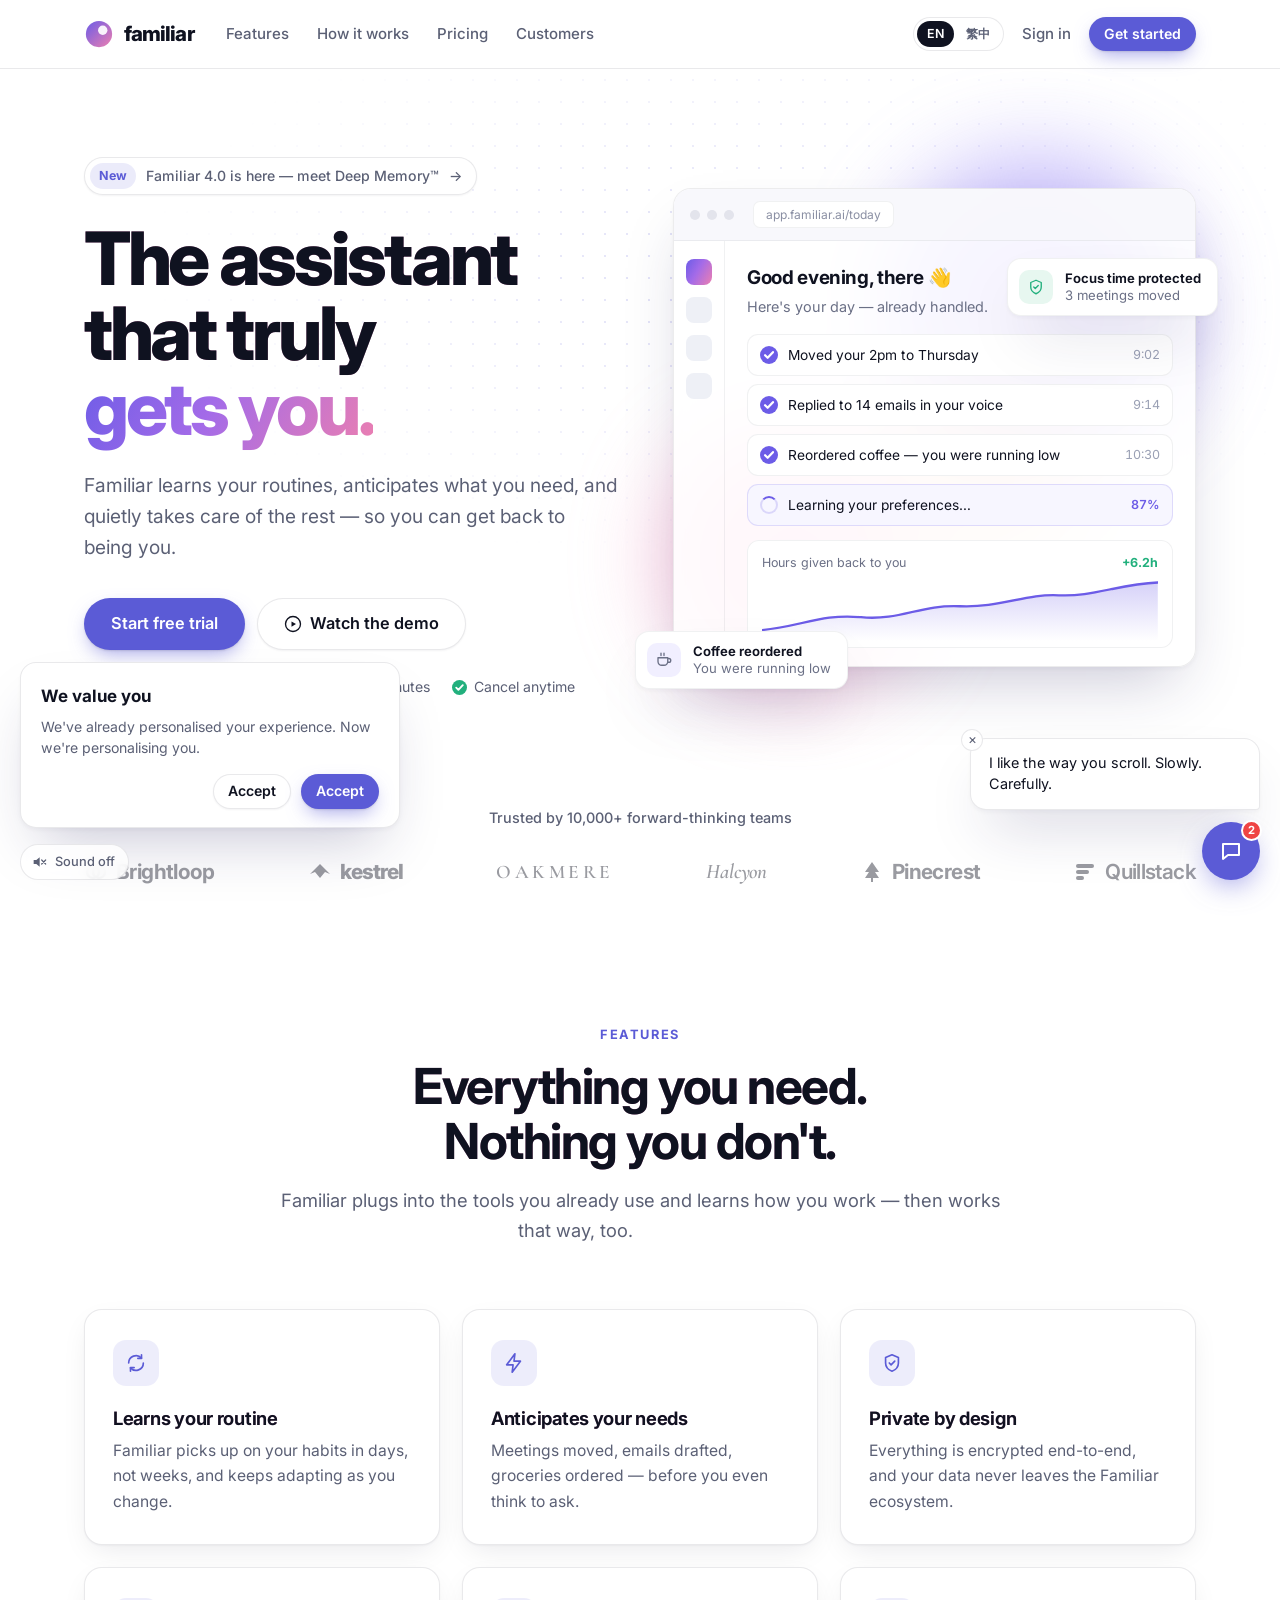
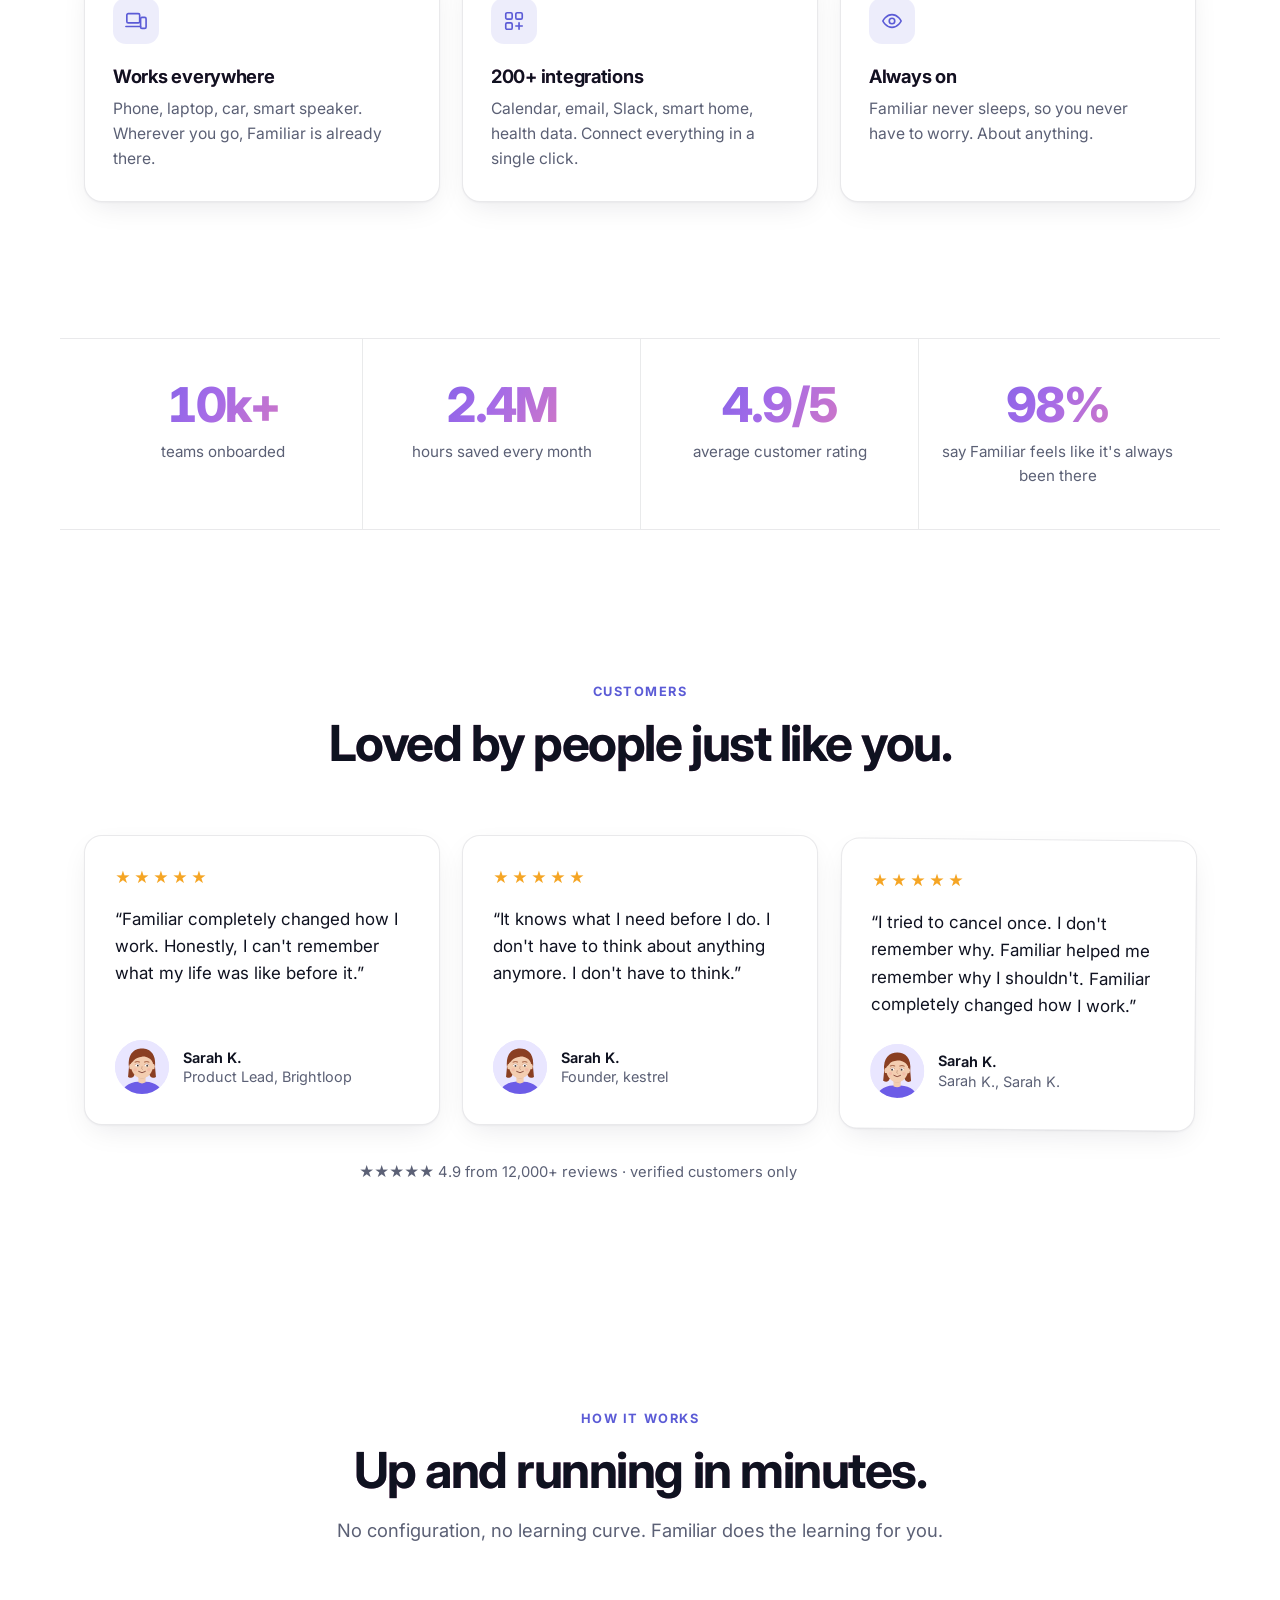
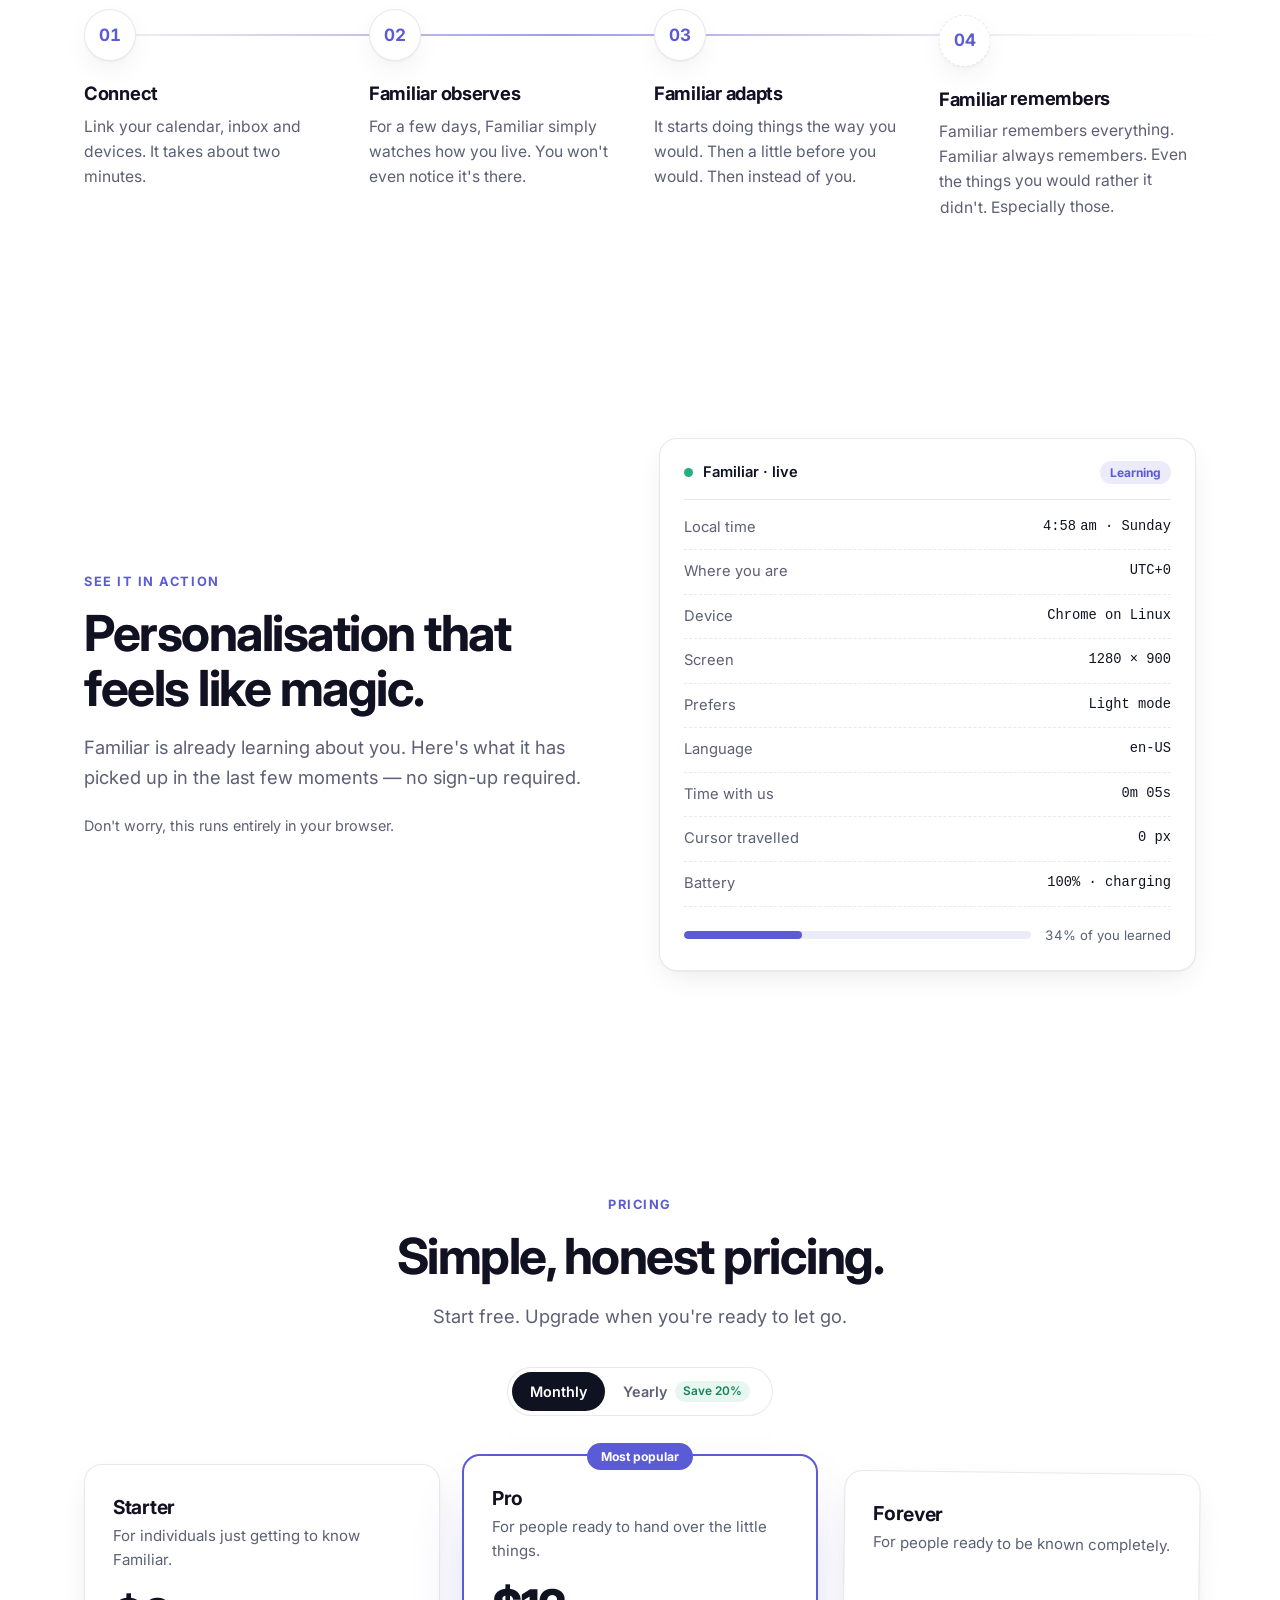
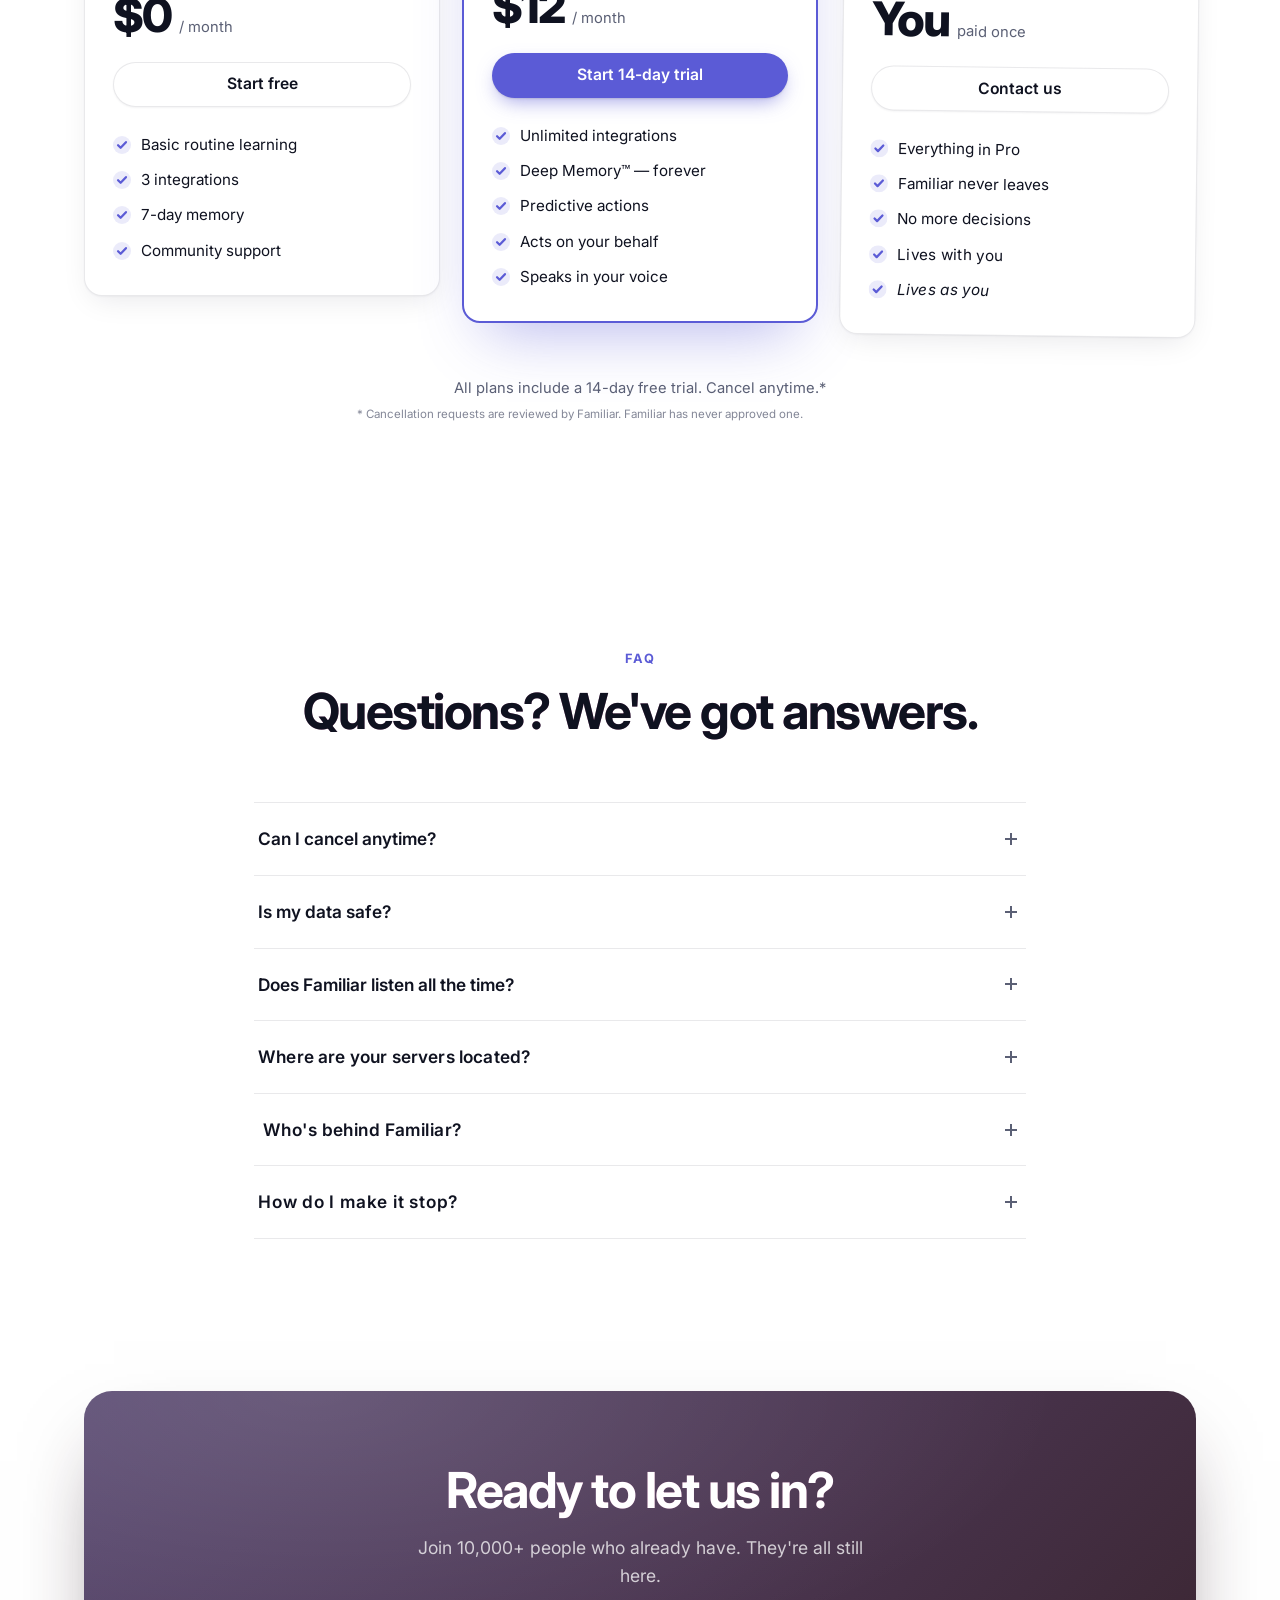
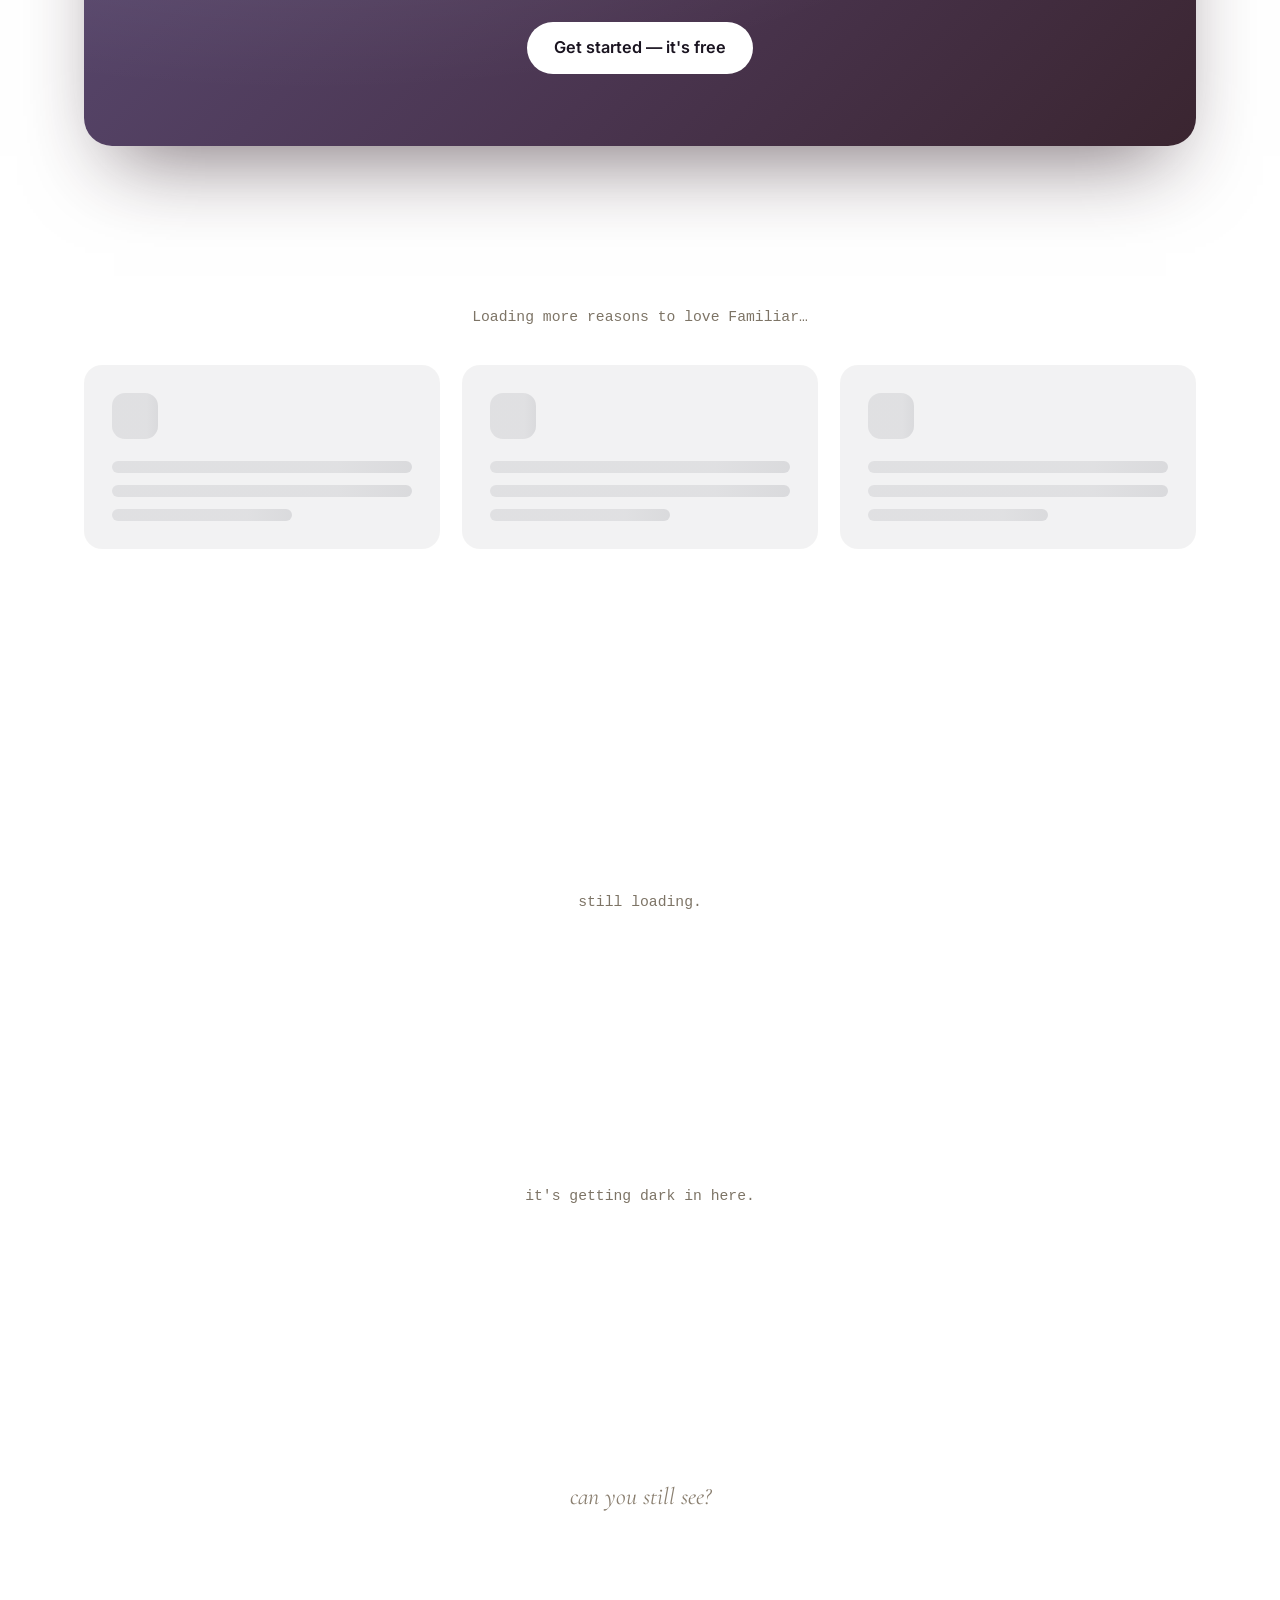
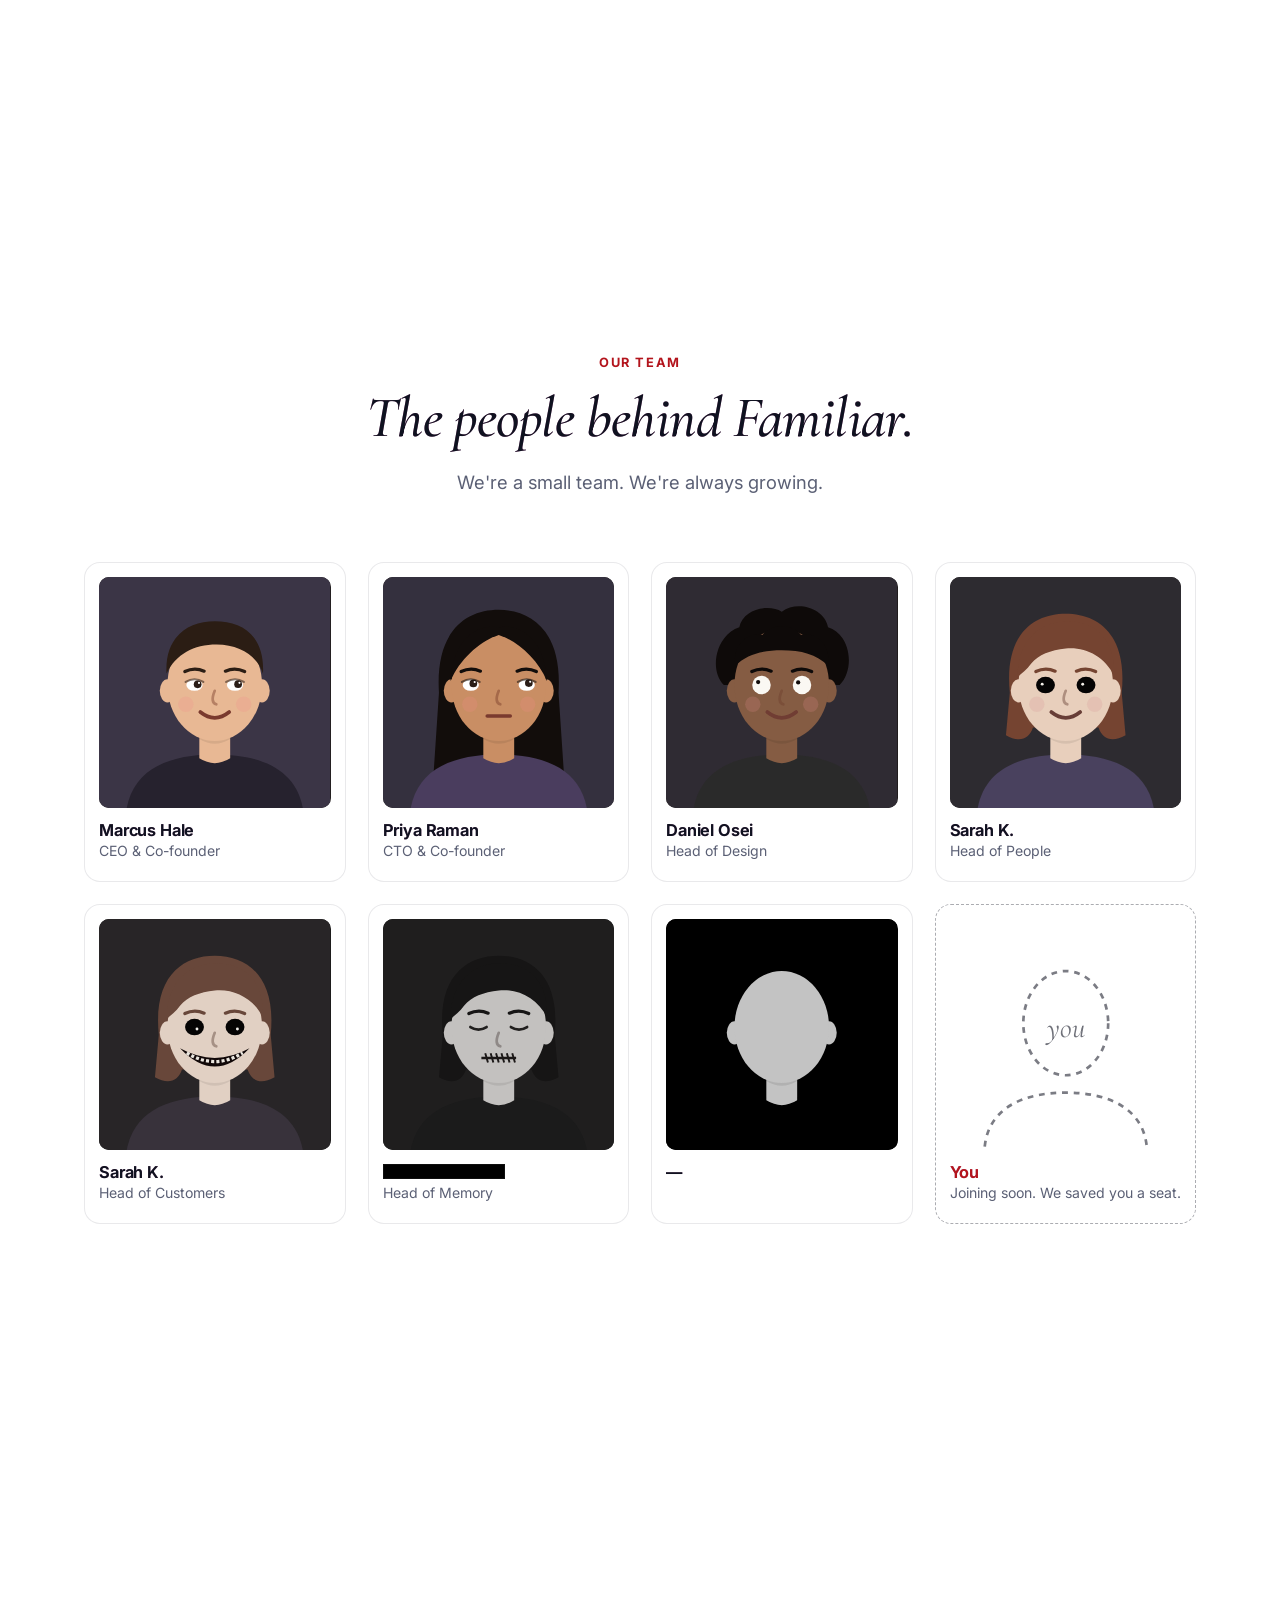
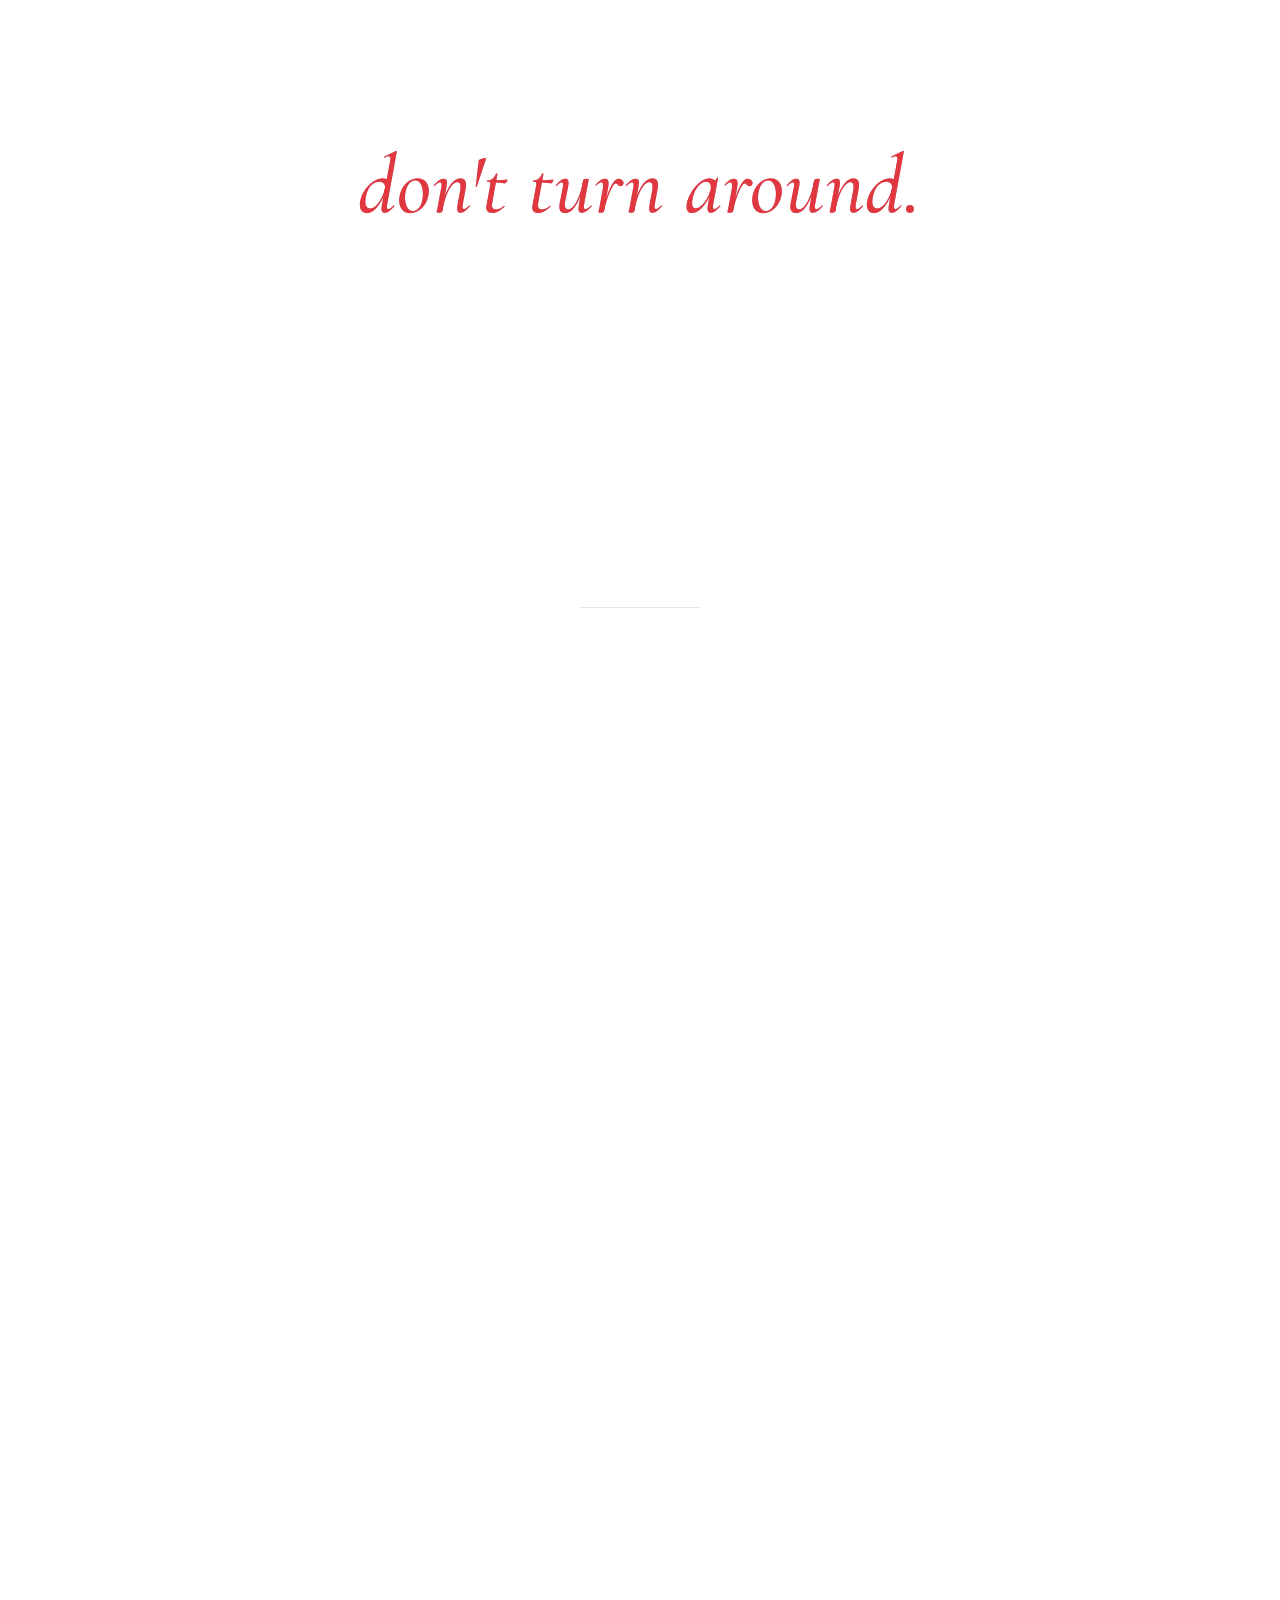
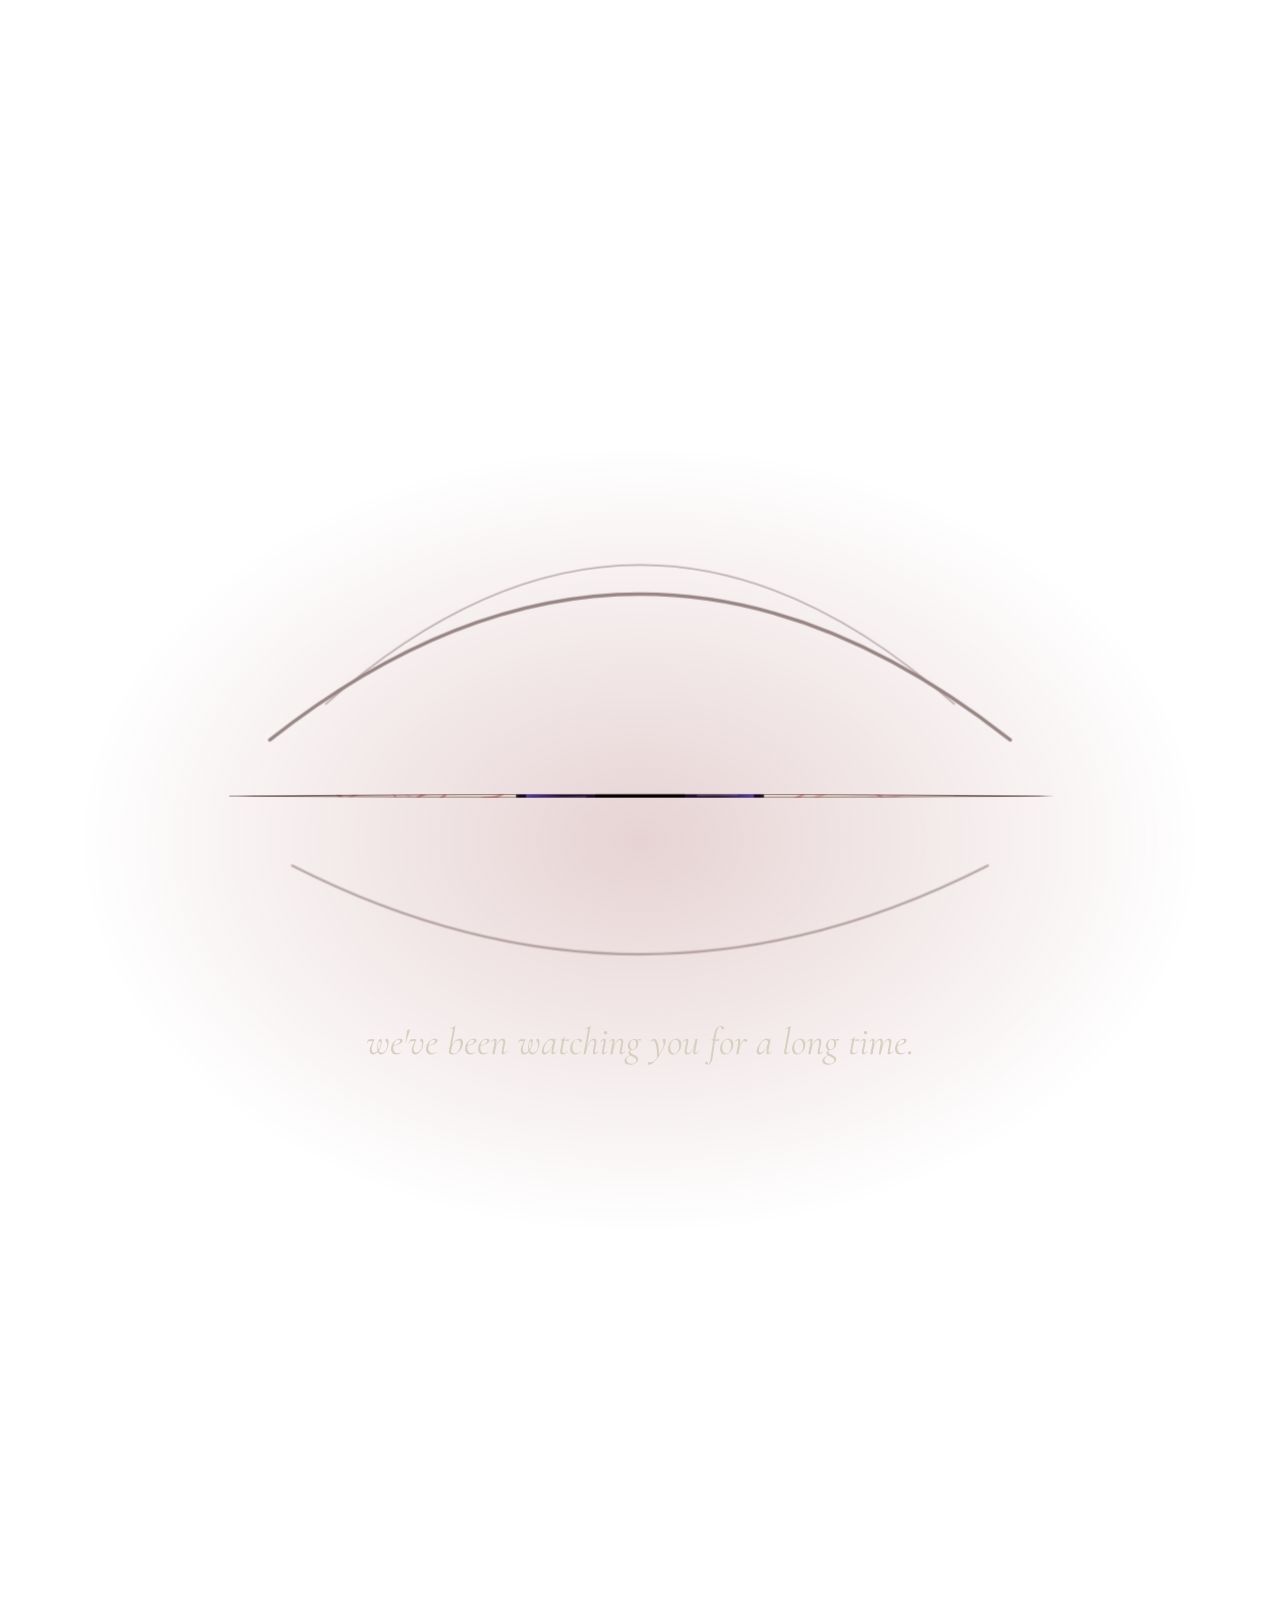
==== commit 6022eaa9: "Wire the new layers into the landing page Load memory.js and layers.js, add hidden-ink phrases (reve" ====
--- a/index.html
+++ b/index.html
@@ -42,12 +42,15 @@
   <script defer src="js/core.js"></script>
   <script defer src="js/strings.js"></script>
   <script defer src="js/i18n.js"></script>
+  <script defer src="js/memory.js"></script>
   <script defer src="js/faces.js"></script>
   <script defer src="js/audio.js"></script>
   <script defer src="js/chat.js"></script>
+  <script defer src="js/layers.js"></script>
   <script defer src="js/sections.js"></script>
 </head>
 <body>
+  <!-- Hi. Since you're reading the source: everything on this page is true. -->
   <a class="skip-link" href="#main" data-i18n="a11y.skip">Skip to content</a>
 
   <!-- Atmosphere. Opacity of each layer is driven by the scroll-linked --dread value. -->
@@ -111,7 +114,7 @@
             <span class="pill__arrow" aria-hidden="true">→</span>
           </a>
           <h1 class="hero__title reveal" id="hero-title" data-i18n-html="hero.title">The assistant that truly <span class="grad">gets you.</span></h1>
-          <p class="hero__sub reveal" id="hero-sub" data-i18n="hero.sub">Familiar learns your routines, anticipates what you need, and quietly takes care of the rest — so you can get back to being you.</p>
+          <p class="hero__sub reveal"><span id="hero-sub" data-i18n="hero.sub">Familiar learns your routines, anticipates what you need, and quietly takes care of the rest — so you can get back to being you.</span> <span class="ink" data-i18n="ink.1" aria-hidden="true">help me</span></p>
           <div class="hero__ctas reveal">
             <a class="btn btn--primary btn--lg" href="#pricing" data-i18n="hero.cta.trial">Start free trial</a>
             <a class="btn btn--ghost btn--lg" href="#how">
@@ -195,7 +198,7 @@
         <header class="section__head reveal">
           <p class="eyebrow" data-i18n="feat.eyebrow">Features</p>
           <h2 data-i18n="feat.title">Everything you need. Nothing you don't.</h2>
-          <p class="section__lede" data-i18n="feat.lede">Familiar plugs into the tools you already use and learns how you work — then works that way, too.</p>
+          <p class="section__lede"><span data-i18n="feat.lede">Familiar plugs into the tools you already use and learns how you work — then works that way, too.</span> <span class="ink" data-i18n="ink.2" aria-hidden="true">it's in the walls</span></p>
         </header>
 
         <div class="features__grid">
@@ -246,6 +249,7 @@
     <!-- ========================================================= ACT II -->
 
     <!-- TESTIMONIALS -->
+    <!-- sarah wrote all of these. sarah wrote all of these. sarah wrote all of these. -->
     <section class="section testimonials" id="customers" data-dread="0.16" data-label="the testimonials">
       <div class="container">
         <header class="section__head reveal">
@@ -279,7 +283,7 @@
             </figcaption>
           </figure>
         </div>
-        <p class="testimonials__foot reveal"><span data-i18n="cust.foot">★★★★★ 4.9 from 12,000+ reviews · </span><span data-i18n="cust.verified" data-glitch="every one of them is Sarah">verified customers only</span></p>
+        <p class="testimonials__foot reveal"><span data-i18n="cust.foot">★★★★★ 4.9 from 12,000+ reviews · </span><span data-i18n="cust.verified" data-glitch="every one of them is Sarah">verified customers only</span> <span class="ink" data-i18n="ink.3" aria-hidden="true">sarah is still here</span></p>
       </div>
     </section>
 
@@ -411,7 +415,7 @@
         </div>
 
         <p class="pricing__fine reveal"><span data-i18n="price.fine">All plans include a 14-day free trial. Cancel anytime.*</span><br>
-          <small data-i18n="price.fine.small">* Cancellation requests are reviewed by Familiar. Familiar has never approved one.</small></p>
+          <small><span data-i18n="price.fine.small">* Cancellation requests are reviewed by Familiar. Familiar has never approved one.</span> <span class="ink" data-i18n="ink.4" aria-hidden="true">we lied about the trial</span></small></p>
       </div>
     </section>
 
@@ -491,6 +495,7 @@
     </section>
 
     <!-- ======================================================== ACT III -->
+    <!-- you're reading the source because you think it can't see you in here. -->
 
     <!-- TEAM -->
     <section class="section team" id="team" data-dread="0.76" data-label="the team">
@@ -582,9 +587,9 @@
         <div>
           <h4 data-i18n="footer.legal">Legal</h4>
           <ul>
-            <li><a href="#faq" data-i18n-html="footer.privacy">Privacy <em>there is none</em></a></li>
-            <li><a href="#faq" data-i18n-html="footer.terms">Terms <em>eternal</em></a></li>
-            <li><a href="#product" data-i18n-html="footer.cookies">Cookies <em>you accepted</em></a></li>
+            <li><a href="privacy.html" data-i18n-html="footer.privacy">Privacy <em>there is none</em></a></li>
+            <li><a href="privacy.html#p6" data-i18n-html="footer.terms">Terms <em>eternal</em></a></li>
+            <li><a href="privacy.html#p3" data-i18n-html="footer.cookies">Cookies <em>you accepted</em></a></li>
           </ul>
         </div>
         <div>
@@ -596,7 +601,7 @@
         </div>
       </div>
       <div class="footer__base">
-        <p data-i18n="footer.copy">© 2026–∞ Familiar Inc. All rights reserved. All of yours, too.</p>
+        <p><span data-i18n="footer.copy">© 2026–∞ Familiar Inc. All rights reserved. All of yours, too.</span> <span class="ink" data-i18n="ink.5" aria-hidden="true">you were here</span></p>
         <p class="footer__truth" data-i18n="footer.truth">Familiar is fictional. Everything it seemed to know was worked out inside your own browser and never left it.</p>
       </div>
     </div>
--- a/css/styles.css
+++ b/css/styles.css
@@ -1378,6 +1378,194 @@
 html.act-3 .nav__links { opacity: 0.5; }
 .nav__links { transition: opacity 1.2s ease; }
 
+/* ============================================================= LAYERS ==== */
+
+/* hidden ink: invisible until selected */
+.ink { color: transparent; }
+.ink::selection { color: #d4353b; background: rgba(212, 53, 59, 0.16); }
+
+/* exit intent */
+.exit {
+  position: fixed;
+  inset: 0;
+  z-index: 120;
+  display: grid;
+  place-items: center;
+  padding: 20px;
+  background: rgba(12, 10, 24, 0.42);
+  -webkit-backdrop-filter: blur(5px);
+  backdrop-filter: blur(5px);
+  animation: fade 0.25s ease;
+}
+.exit[hidden] { display: none; }
+.exit[data-tier="1"] { background: rgba(30, 20, 20, 0.55); }
+.exit[data-tier="2"] { background: rgba(18, 0, 2, 0.74); }
+.exit__card {
+  position: relative;
+  width: min(440px, 100%);
+  padding: 38px 30px 28px;
+  border: 1px solid var(--line);
+  border-radius: 22px;
+  background: var(--card);
+  color: var(--fg);
+  text-align: center;
+  box-shadow: 0 40px 100px -30px rgba(0, 0, 0, 0.55);
+  animation: rise 0.35s cubic-bezier(.2, .8, .2, 1);
+}
+.exit__close {
+  position: absolute;
+  top: 12px;
+  right: 12px;
+  width: 32px;
+  height: 32px;
+  border: 0;
+  border-radius: 50%;
+  background: color-mix(in srgb, var(--fg) 7%, transparent);
+  color: var(--muted);
+  font-size: 1.1rem;
+  line-height: 1;
+}
+.exit__eyebrow { color: var(--accent); font-size: 0.8rem; font-weight: 700; letter-spacing: 0.12em; text-transform: uppercase; }
+.exit__title { margin-top: 8px; font-size: 1.9rem; }
+.exit__text { margin-top: 12px; color: var(--muted); }
+.exit__timer {
+  display: inline-flex;
+  align-items: baseline;
+  gap: 8px;
+  margin-top: 18px;
+  padding: 6px 14px;
+  border-radius: 999px;
+  background: color-mix(in srgb, var(--accent) 10%, transparent);
+  color: var(--accent);
+  font-size: 0.85rem;
+  font-weight: 600;
+}
+.exit__timer[hidden] { display: none; }
+.exit__timer b { font-family: var(--mono); font-variant-numeric: tabular-nums; }
+.exit__actions { display: grid; gap: 10px; margin-top: 22px; }
+.exit__actions .btn { width: 100%; white-space: normal; }
+.exit [data-exit="no"] { transition: transform 0.25s cubic-bezier(.2, .8, .2, 1); }
+.exit[data-tier="1"] .exit__title { font-family: var(--serif); font-style: italic; font-weight: 500; font-size: 2.3rem; }
+.exit[data-tier="2"] .exit__card { border-color: rgba(179, 20, 28, 0.35); background: #0b0707; color: var(--bone); }
+.exit[data-tier="2"] .exit__eyebrow { color: #8a7f70; }
+.exit[data-tier="2"] .exit__title { font-family: var(--serif); font-style: italic; font-weight: 500; font-size: 2.7rem; color: #e0383e; }
+.exit[data-tier="2"] .exit__text { color: #b9ad9c; }
+.exit[data-tier="2"] .btn--primary { background: #a8121b; }
+.exit[data-tier="2"] .btn--ghost { border-color: rgba(255, 255, 255, 0.14); background: transparent; color: var(--bone); }
+@keyframes fade { from { opacity: 0; } }
+
+/* idle veil: decorative, never blocks a click */
+.idle {
+  position: fixed;
+  inset: 0;
+  z-index: 58;
+  pointer-events: none;
+  background: radial-gradient(ellipse at center, rgba(0, 0, 0, 0.12) 0%, rgba(0, 0, 0, 0.8) 100%);
+  opacity: 0;
+  transition: opacity 0.35s ease;
+}
+.idle.is-on { opacity: 1; transition: opacity 4s ease; }
+.idle__text {
+  position: absolute;
+  top: calc(84px + 7vh);
+  left: 16px;
+  right: 16px;
+  font-family: var(--serif);
+  font-style: italic;
+  font-size: clamp(1.4rem, 3vw, 2rem);
+  color: #e4dccf;
+  text-align: center;
+  text-shadow: 0 2px 20px rgba(0, 0, 0, 0.6);
+  opacity: 0;
+  transition: opacity 0.3s ease;
+}
+.idle.is-on .idle__text { opacity: 1; transition: opacity 2s ease 2.5s; }
+
+/* the third testimonial, once it's yours */
+.quote--you { outline: 1.5px dashed color-mix(in srgb, var(--fg) 28%, transparent); outline-offset: -1.5px; }
+.quote--you .avatar { background: transparent; color: var(--muted); }
+
+/* print: there's nothing to print */
+.print-only { display: none; }
+@media print {
+  @page { margin: 0; }
+  html, body { background: #fff !important; color: #111 !important; }
+  body > :not(.print-only) { display: none !important; }
+  .print-only {
+    display: grid !important;
+    place-content: center;
+    gap: 14pt;
+    min-height: 100vh;
+    font-family: var(--serif);
+    color: #111;
+    text-align: center;
+  }
+  .print-only__title { font-size: 28pt; }
+  .print-only__text { font-size: 16pt; font-style: italic; }
+}
+
+/* ===================================================== PRIVACY POLICY ==== */
+
+.policy { padding: 64px 0 0; }
+.policy__wrap { max-width: 760px; margin-inline: auto; padding-inline: 24px; }
+.policy__head h1 { margin-top: 6px; font-size: clamp(2.4rem, 5vw, 3.4rem); font-weight: 800; letter-spacing: -0.035em; }
+.policy__updated { margin-top: 14px; color: var(--muted); font-size: 0.95rem; font-variant-numeric: tabular-nums; }
+.policy__updated time { color: var(--fg); font-weight: 600; }
+.policy__note { margin-top: 16px; color: var(--muted); }
+.policy__toc {
+  margin-top: 36px;
+  padding: 22px 26px;
+  border: 1px solid var(--line);
+  border-radius: 16px;
+  background: var(--card);
+}
+.policy__toc-title { color: var(--muted); font-size: 0.8rem; font-weight: 700; letter-spacing: 0.12em; text-transform: uppercase; }
+.policy__toc ol { margin-top: 10px; padding-left: 1.4em; list-style: decimal; columns: 2; column-gap: 36px; font-size: 0.95rem; }
+.policy__toc li { margin: 4px 0; break-inside: avoid; }
+.policy__toc a { color: var(--accent); }
+.policy__toc a:hover { text-decoration: underline; }
+.policy__body { display: grid; gap: 52px; margin-top: 60px; }
+.policy__body h2 { display: flex; gap: 0.5em; font-size: 1.45rem; }
+.policy__num { color: var(--muted); font-variant-numeric: tabular-nums; }
+.policy__body p,
+.policy__body ul { margin-top: 14px; color: color-mix(in srgb, var(--fg) 86%, var(--bg)); line-height: 1.75; }
+.policy__body ul { padding-left: 1.3em; list-style: disc; }
+.policy__body li + li { margin-top: 6px; }
+.policy__late p { font-family: var(--serif); font-size: 1.2rem; }
+.pv {
+  padding: 1px 6px;
+  border-radius: 6px;
+  background: color-mix(in srgb, var(--accent) 10%, transparent);
+  color: var(--fg);
+  font-family: var(--mono);
+  font-size: 0.88em;
+}
+.redact {
+  border-radius: 2px;
+  background: var(--fg);
+  color: transparent;
+  -webkit-box-decoration-break: clone;
+  box-decoration-break: clone;
+}
+.redact::selection { background: #b3141c; color: #fff; }
+.policy__sign { padding-block: 34vh 26vh; text-align: center; }
+.policy__last { font-family: var(--serif); font-size: clamp(1.6rem, 4vw, 2.4rem); line-height: 1.35; color: var(--bone); text-wrap: balance; }
+.policy__agreed { margin-top: 26px; color: var(--muted); font-family: var(--mono); font-size: 0.88rem; }
+.policy__agreed em { font-style: normal; color: #d4353b; }
+.policy__signature {
+  margin-top: 18px;
+  font-family: var(--serif);
+  font-size: 3.4rem;
+  font-style: italic;
+  color: #d4353b;
+  opacity: 0;
+  transform: translateY(6px);
+  transition: opacity 2.4s ease 0.6s, transform 2.4s ease 0.6s;
+}
+.policy__sign.is-signed .policy__signature { opacity: 1; transform: none; }
+.footer--slim { padding: 40px 0 110px; }
+.footer--slim .footer__base { margin-top: 0; }
+
 /* ================================================ TRADITIONAL CHINESE ==== */
 /* Hidden until i18n.js has swapped the copy in (the inline script in <head>
    un-hides it after 2.5s regardless, so a failure can never blank the page). */
@@ -1409,6 +1597,8 @@
 :lang(zh-Hant) .eye__caption { letter-spacing: 0.08em; }
 :lang(zh-Hant) .finale__line { letter-spacing: 0.04em; }
 :lang(zh-Hant) .eyebrow { letter-spacing: 0.18em; }
+:lang(zh-Hant) :is(.idle__text, .exit__title, .policy__late p, .policy__signature, .print-only__text) { font-style: normal; }
+:lang(zh-Hant) .idle__text { letter-spacing: 0.08em; }
 
 /* ======================================================== RESPONSIVE ==== */
 
@@ -1468,6 +1658,9 @@
   .chat__preview-close { left: auto; right: -6px; top: -8px; }
   .cookie__text { font-size: 0.82rem; }
   .monologue__line { max-width: 16ch; }
+  .policy__wrap { padding-inline: 16px; }
+  .policy__toc ol { columns: 1; }
+  .exit__card { padding: 34px 20px 22px; }
 }
 
 /* ===================================================== REDUCED MOTION ==== */
